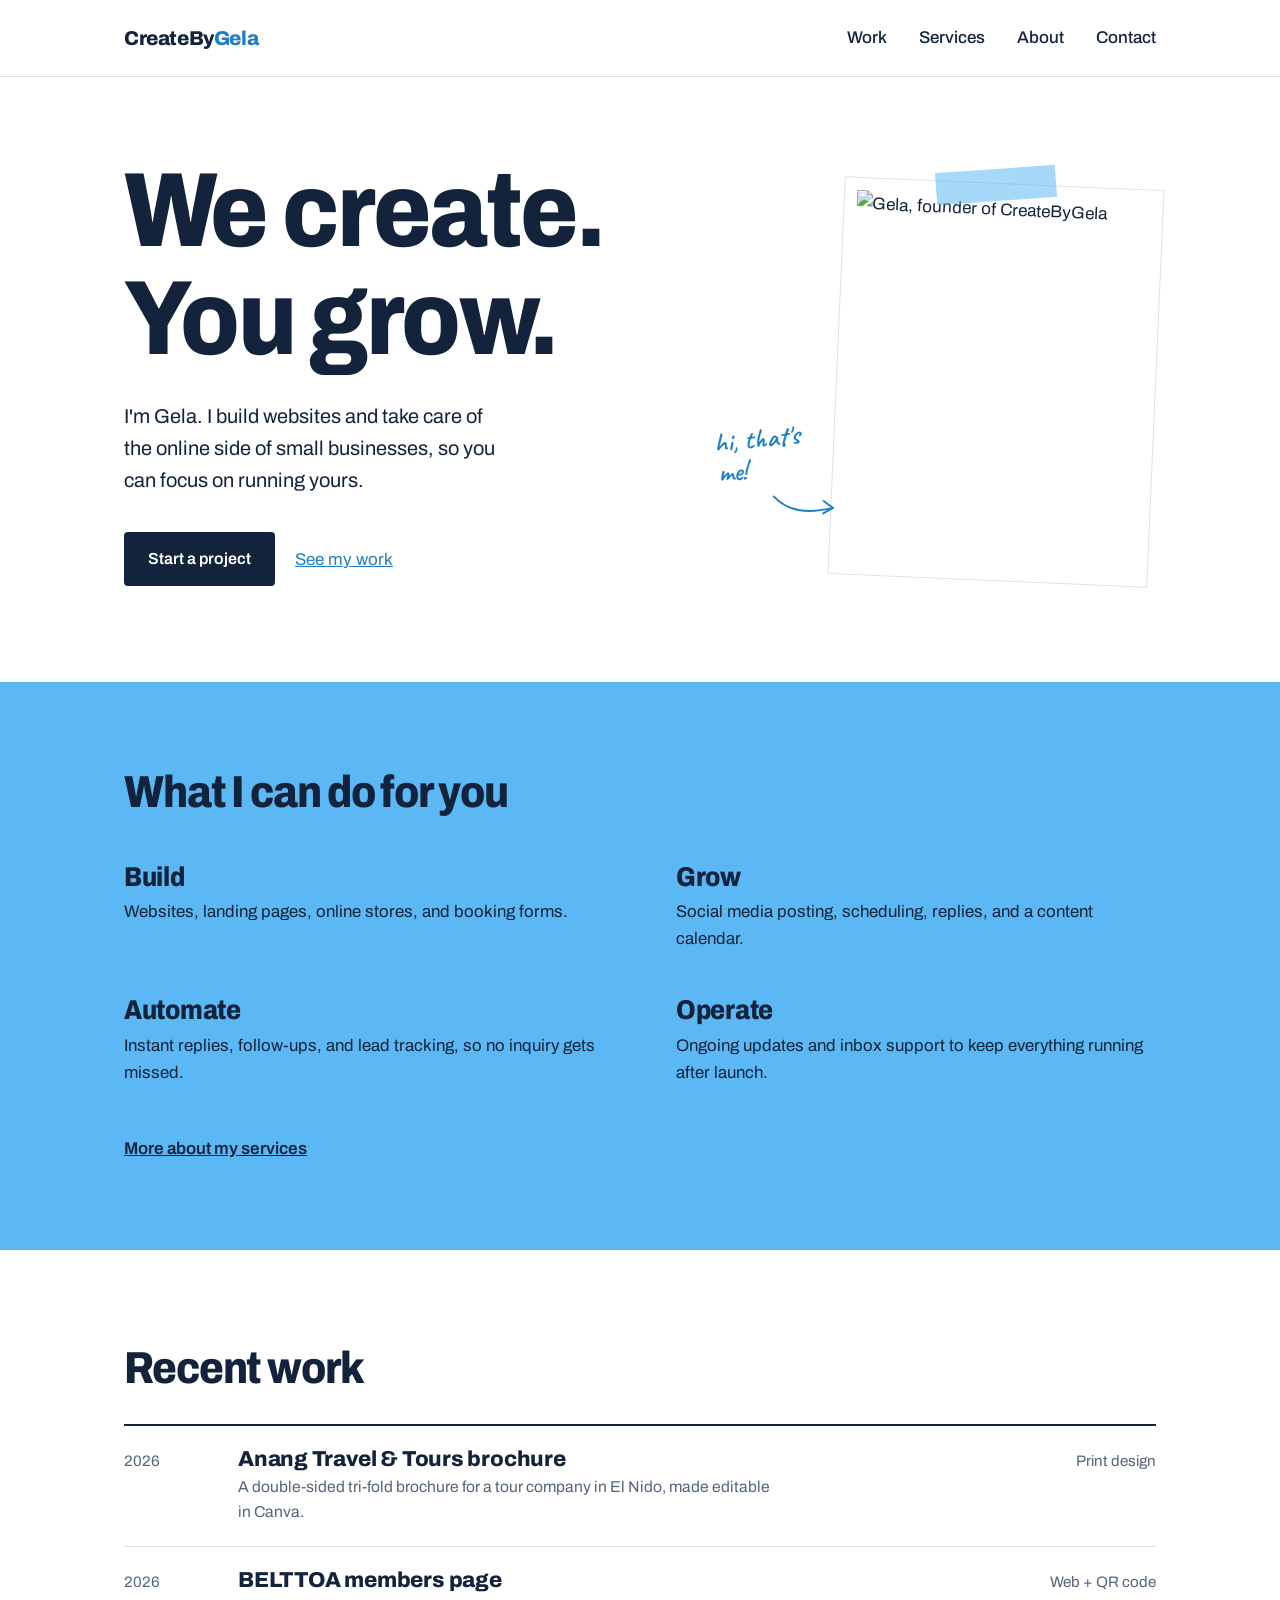
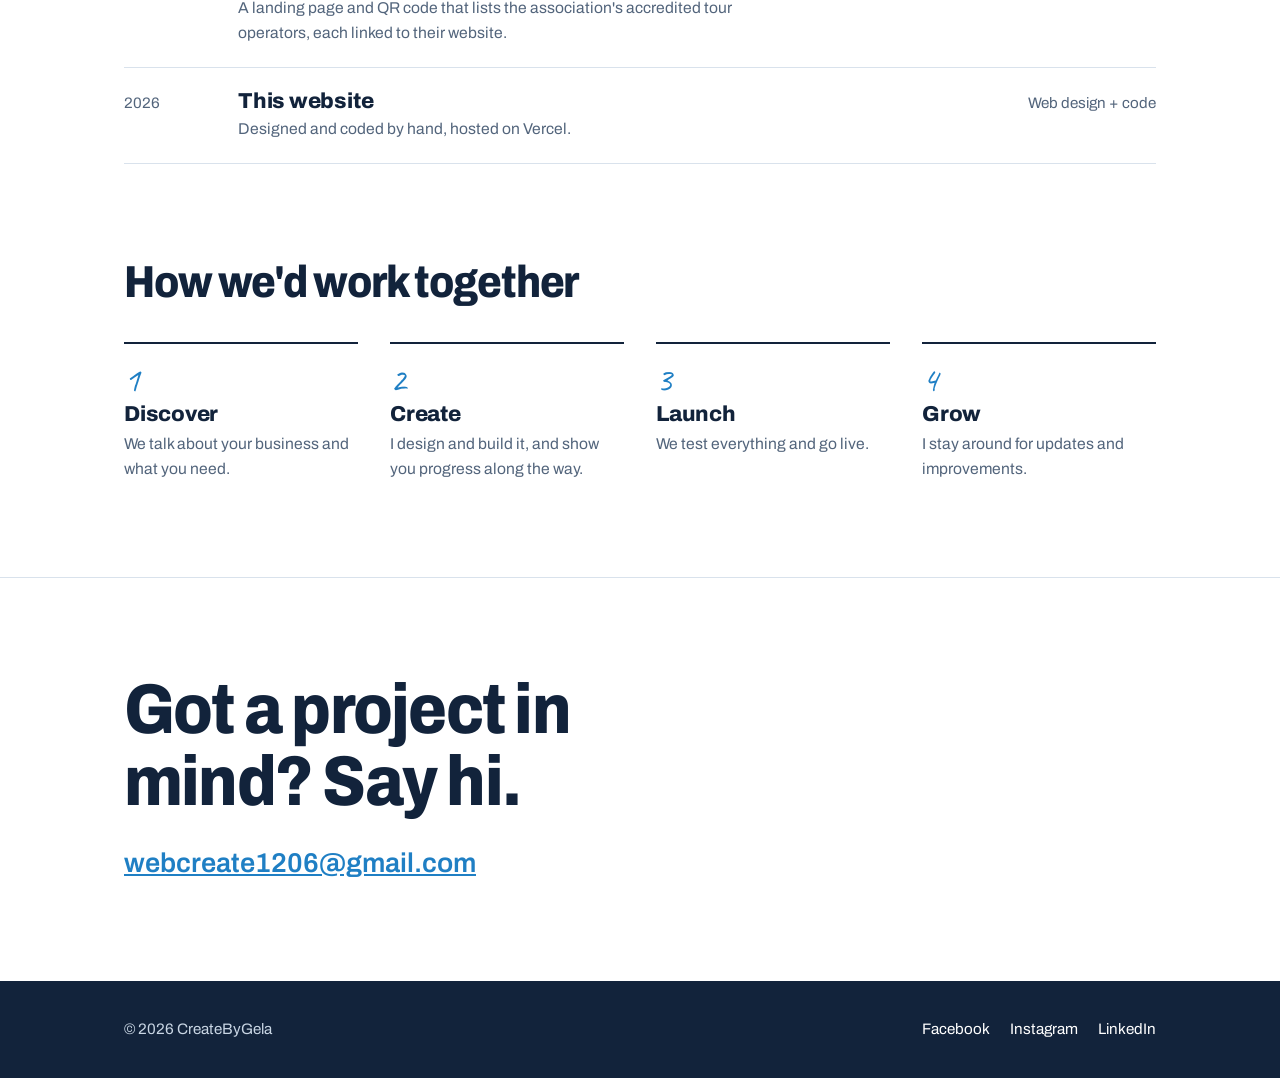
==== index.html @ d4316ad9 "Redesign site in sky blue with real recent work Co-Authored-By: Claude Opus 5.5 <noreply@anthropic.c" ====
<!DOCTYPE html>
<html lang="en">
<head>
<meta charset="UTF-8">
<meta name="viewport" content="width=device-width, initial-scale=1">
<title>CreateByGela — We Create. You Grow.</title>
<meta name="description" content="CreateByGela builds websites, manages social media, and automates the busywork for small businesses.">
<link rel="preconnect" href="https://fonts.googleapis.com"><link rel="preconnect" href="https://fonts.gstatic.com" crossorigin><link href="https://fonts.googleapis.com/css2?family=Archivo:wdth,wght@62..125,400..800&family=Caveat:wght@600&display=swap" rel="stylesheet">
<link rel="stylesheet" href="style.css">
</head>
<body>
<header><div class="wrap"><nav>
  <a class="logo" href="index.html">CreateBy<span>Gela</span></a>
  <button class="burger" aria-label="Open menu" aria-expanded="false" aria-controls="menu"><svg viewBox="0 0 24 24" fill="none" stroke="currentColor" stroke-width="2" stroke-linecap="round"><path d="M4 7h16M4 12h16M4 17h16"/></svg></button>
  <div class="links" id="menu"><a href="portfolio.html">Work</a><a href="services.html">Services</a><a href="about.html">About</a><a href="contact.html">Contact</a></div>
</nav></div></header>
<main>
<div class="wrap hero">
  <div>
    <h1>We create.<br>You grow.</h1>
    <p class="intro">I'm Gela. I build websites and take care of the online side of small businesses, so you can focus on running yours.</p>
    <div class="act"><a class="btn" href="contact.html">Start a project</a><a href="portfolio.html">See my work</a></div>
  </div>
  <div class="photo">
    <span class="tape" aria-hidden="true"></span>
    <div class="frame"><img src="assets/profile.png" alt="Gela, founder of CreateByGela"></div>
    <p class="hand">hi, that's me!<svg viewBox="0 0 80 40" fill="none" stroke="#1F7FC4" stroke-width="2.2" stroke-linecap="round" stroke-linejoin="round" aria-hidden="true"><path d="M4 8c14 18 34 24 66 20"/><path d="M60 19l10 9-12 5"/></svg></p>
  </div>
</div>

<div class="sky"><div class="wrap">
  <h2>What I can do for you</h2>
  <div class="what">
    <div><h3>Build</h3><p>Websites, landing pages, online stores, and booking forms.</p></div>
    <div><h3>Grow</h3><p>Social media posting, scheduling, replies, and a content calendar.</p></div>
    <div><h3>Automate</h3><p>Instant replies, follow-ups, and lead tracking, so no inquiry gets missed.</p></div>
    <div><h3>Operate</h3><p>Ongoing updates and inbox support to keep everything running after launch.</p></div>
  </div>
  <p style="margin-top:48px"><a href="services.html">More about my services</a></p>
</div></div>

<section><div class="wrap">
  <h2 style="margin-bottom:32px">Recent work</h2>
  <ul class="worklist"><li><span class="yr">2026</span><div><h3>Anang Travel &amp; Tours brochure</h3><p>A double-sided tri-fold brochure for a tour company in El Nido, made editable in Canva.</p></div><span class="type">Print design</span></li><li><span class="yr">2026</span><div><h3>BELTTOA members page</h3><p>A landing page and QR code that lists the association's accredited tour operators, each linked to their website.</p></div><span class="type">Web + QR code</span></li><li><span class="yr">2026</span><div><h3>This website</h3><p>Designed and coded by hand, hosted on Vercel.</p></div><span class="type">Web design + code</span></li></ul>
</div></section>

<section><div class="wrap">
  <h2 style="margin-bottom:36px">How we'd work together</h2>
  <ol class="steps">
    <li><span class="n">1</span><h3>Discover</h3><p>We talk about your business and what you need.</p></li>
    <li><span class="n">2</span><h3>Create</h3><p>I design and build it, and show you progress along the way.</p></li>
    <li><span class="n">3</span><h3>Launch</h3><p>We test everything and go live.</p></li>
    <li><span class="n">4</span><h3>Grow</h3><p>I stay around for updates and improvements.</p></li>
  </ol>
</div></section>

<div class="hello"><div class="wrap">
  <h2>Got a project in mind? Say hi.</h2>
  <a class="mail" href="mailto:webcreate1206@gmail.com">webcreate1206@gmail.com</a>
</div></div>
</main>
<footer><div class="wrap">
  <span>© 2026 CreateByGela</span>
  <span><a href="https://www.facebook.com/profile.php?id=61593954279510" target="_blank" rel="noopener">Facebook</a><a href="https://www.instagram.com/_webcreate" target="_blank" rel="noopener">Instagram</a><a href="https://www.linkedin.com/in/angela-reynoso-3a8237406" target="_blank" rel="noopener">LinkedIn</a></span>
</div></footer>
<script src="script.js"></script>
</body>
</html>
---- style.css ----
/* CreateByGela
   Colors: change them here and the whole site follows. */
:root{
  --ink:#12233B;      /* text */
  --soft:#53657C;     /* secondary text */
  --sky:#5BB8F5;      /* the sky blue */
  --sky-deep:#1F7FC4; /* links on white */
  --sky-pale:#DCEFFD; /* tape, light fills */
  --paper:#FFFFFF;
  --rule:#D9E2EC;
  --font:'Archivo','Helvetica Neue',Arial,sans-serif;
  --hand:'Caveat','Segoe Print','Bradley Hand',cursive;
}
*{box-sizing:border-box;margin:0;padding:0}
body{font-family:var(--font);font-size:1.0625rem;line-height:1.6;color:var(--ink);background:var(--paper)}
img{max-width:100%;display:block}
a{color:var(--sky-deep)}
a:hover{color:var(--ink)}
ul,ol{list-style:none}
:focus-visible{outline:3px solid var(--sky);outline-offset:3px}
.wrap{max-width:1080px;margin:0 auto;padding-left:24px;padding-right:24px}
p{max-width:60ch}

h1,h2,h3{font-weight:800;line-height:1.02;letter-spacing:-.025em;font-stretch:88%}
h1{font-size:clamp(3rem,8.5vw,6.6rem)}
h2{font-size:clamp(1.9rem,4vw,2.8rem)}
h3{font-size:1.35rem;letter-spacing:-.01em;font-stretch:100%}
.hand{font-family:var(--hand);font-weight:600;font-size:1.7rem;line-height:1.1;color:var(--sky-deep)}

/* header */
header{border-bottom:1px solid var(--rule)}
nav{display:flex;align-items:center;justify-content:space-between;height:76px}
.logo{font-weight:800;font-size:1.25rem;letter-spacing:-.02em;color:var(--ink);text-decoration:none}
.logo span{color:var(--sky-deep)}
.links{display:flex;gap:32px}
.links a{color:var(--ink);text-decoration:none;font-weight:500}
.links a:hover,.links a[aria-current="page"]{text-decoration:underline;text-decoration-thickness:2px;text-underline-offset:8px;text-decoration-color:var(--sky)}
.burger{display:none;background:none;border:0;cursor:pointer;width:44px;height:44px;color:var(--ink)}
.burger svg{width:26px;height:26px}

/* buttons */
.btn{display:inline-block;background:var(--ink);color:#fff;text-decoration:none;font-weight:600;padding:14px 24px;border:0;border-radius:4px;font-family:inherit;font-size:1rem;cursor:pointer}
.btn:hover{background:var(--sky-deep);color:#fff}

/* home hero */
.hero{display:grid;grid-template-columns:1.25fr .75fr;gap:56px;align-items:center;padding-top:80px;padding-bottom:96px}
.hero .intro{font-size:1.25rem;margin-top:28px;max-width:34ch}
.hero .act{display:flex;flex-wrap:wrap;align-items:center;gap:20px;margin-top:36px}
.photo{position:relative;justify-self:end;width:min(100%,320px);margin-top:20px}
.photo .frame{background:#fff;padding:12px 12px 16px;border:1px solid var(--rule);transform:rotate(2.5deg)}
.photo img{aspect-ratio:4/5;object-fit:cover;object-position:center 15%;width:100%}
.photo .tape{position:absolute;top:-14px;left:50%;width:120px;height:32px;margin-left:-60px;background:var(--sky);opacity:.55;transform:rotate(-4deg);z-index:2}
.photo .hand{position:absolute;left:-118px;bottom:56px;width:120px;transform:rotate(-6deg)}
.photo .hand svg{display:block;width:70px;margin:6px 0 0 50px}

/* page head */
.pagehead{padding-top:72px;padding-bottom:56px}
.pagehead p{font-size:1.25rem;margin-top:20px;color:var(--soft)}

/* sky block */
.sky{background:var(--sky);color:var(--ink);padding:88px 0}
.sky h2{margin-bottom:48px}
.what{display:grid;grid-template-columns:1fr 1fr;gap:44px 72px}
.what h3{font-size:1.7rem;font-stretch:88%;margin-bottom:8px}
.what p{font-size:1.05rem}
.what .inc{margin-top:10px;font-size:.98rem;color:#12233Bcc}
.sky a{color:var(--ink);font-weight:600}

section{padding:96px 0}
section + section{padding-top:0}
.split{display:grid;grid-template-columns:.8fr 1.2fr;gap:56px;align-items:start}

/* work list */
.worklist{border-top:2px solid var(--ink)}
.worklist li{display:grid;grid-template-columns:90px 1fr 200px;gap:24px;padding:22px 0;border-bottom:1px solid var(--rule);align-items:baseline}
.worklist .yr{color:var(--soft);font-size:.95rem}
.worklist h3{margin-bottom:4px}
.worklist p{color:var(--soft);font-size:.98rem}
.worklist .type{text-align:right;color:var(--soft);font-size:.95rem}

/* steps (a real sequence) */
.steps{display:grid;grid-template-columns:repeat(4,1fr);gap:32px}
.steps li{border-top:2px solid var(--ink);padding-top:18px}
.steps .n{font-family:var(--hand);font-size:2.2rem;line-height:1;color:var(--sky-deep);display:block;margin-bottom:6px}
.steps p{color:var(--soft);font-size:.98rem;margin-top:6px}

/* projects (work page) */
.project{display:grid;grid-template-columns:1fr 1fr;gap:56px;align-items:center;padding:56px 0;border-top:1px solid var(--rule)}
.project:first-child{border-top:0;padding-top:0}
.project .cover{aspect-ratio:4/3;display:flex;align-items:flex-end;padding:28px;font-weight:800;font-stretch:88%;font-size:clamp(1.8rem,3.4vw,2.6rem);line-height:1;letter-spacing:-.02em}
.c-sea{background:#0E7C86;color:#fff}
.c-sky{background:var(--sky);color:var(--ink)}
.c-ink{background:var(--ink);color:#fff}
.project .meta{color:var(--soft);font-size:.95rem;margin-bottom:10px}
.project h2{font-size:clamp(1.7rem,3vw,2.2rem);margin-bottom:14px}
.project p+p{margin-top:12px}
.project ul{margin-top:16px}
.project ul li{padding-left:18px;position:relative;margin-bottom:6px}
.project ul li::before{content:"";position:absolute;left:0;top:.7em;width:8px;height:2px;background:var(--sky-deep)}

/* about */
.about-photo{width:100%;max-width:380px}
.about-photo img{aspect-ratio:4/5;object-fit:cover;object-position:center 15%}
.about-photo .hand{margin-top:10px}
.prose p+p{margin-top:16px}
.prose .skills{margin-top:24px;color:var(--soft)}
.prose .skills b{color:var(--ink)}
.jobs li{display:grid;grid-template-columns:140px 1fr;gap:24px;padding:26px 0;border-top:1px solid var(--rule)}
.jobs li:last-child{border-bottom:1px solid var(--rule)}
.jobs .yr{color:var(--soft)}
.jobs .org{color:var(--soft);margin:2px 0 10px}
.jobs ul li{display:block;padding:0 0 0 18px;border:0;position:relative;margin-bottom:4px}
.jobs ul li::before{content:"";position:absolute;left:0;top:.7em;width:8px;height:2px;background:var(--sky-deep)}
.plain li{padding:12px 0;border-bottom:1px solid var(--rule)}
.plain li:first-child{border-top:1px solid var(--rule)}
.beliefs{display:grid;grid-template-columns:repeat(3,1fr);gap:40px}
.beliefs p{color:var(--soft);margin-top:6px}

/* services page */
.svc{padding:48px 0;border-top:1px solid var(--rule);display:grid;grid-template-columns:.7fr 1.3fr;gap:48px}
.svc:first-child{border-top:2px solid var(--ink)}
.svc h2{font-size:clamp(2.2rem,5vw,3.4rem)}
.svc ul{margin-top:16px;columns:2;column-gap:32px}
.svc ul li{padding-left:18px;position:relative;margin-bottom:8px;break-inside:avoid}
.svc ul li::before{content:"";position:absolute;left:0;top:.7em;width:8px;height:2px;background:var(--sky-deep)}

/* contact */
.contact-grid{display:grid;grid-template-columns:.85fr 1.15fr;gap:72px;align-items:start}
.direct li{padding:14px 0;border-bottom:1px solid var(--rule)}
.direct li:first-child{border-top:2px solid var(--ink)}
.direct span{display:block;color:var(--soft);font-size:.92rem}
.direct a{font-weight:600;font-size:1.1rem}
form{display:grid;gap:18px}
label{display:grid;gap:6px;font-weight:600;font-size:.95rem}
input,textarea{width:100%;padding:13px 14px;border:1.5px solid #B9C6D4;border-radius:4px;font:inherit;font-weight:400;color:var(--ink);background:#fff}
input:focus,textarea:focus{outline:0;border-color:var(--sky-deep);box-shadow:0 0 0 3px var(--sky-pale)}
textarea{min-height:150px;resize:vertical}
form .btn{justify-self:start}
#status{min-height:1.4em;color:var(--soft)}

/* closing + footer */
.hello{padding:96px 0;border-top:1px solid var(--rule)}
.hello h2{font-size:clamp(2.2rem,6vw,4.4rem);max-width:14ch}
.hello .mail{display:inline-block;margin-top:24px;font-size:clamp(1.2rem,2.6vw,1.7rem);font-weight:600}
footer{background:var(--ink);color:#C9D6E4;padding:36px 0;font-size:.95rem}
footer .wrap{display:flex;flex-wrap:wrap;justify-content:space-between;gap:16px}
footer a{color:#fff;text-decoration:none;margin-left:20px}
footer a:first-child{margin-left:0}
footer a:hover{color:var(--sky)}

@media(max-width:880px){
  .burger{display:grid;place-items:center}
  .links{display:none;position:absolute;left:0;right:0;top:76px;flex-direction:column;gap:0;background:#fff;border-bottom:1px solid var(--rule);padding:8px 24px 16px;z-index:10}
  .links.open{display:flex}
  .links a{padding:12px 0;border-bottom:1px solid var(--rule)}
  header{position:relative}
  .hero{grid-template-columns:1fr;padding-top:48px;padding-bottom:72px}
  .photo{justify-self:center;width:min(78%,300px)}
  .photo .hand{left:auto;right:-8px;bottom:-56px;width:auto;text-align:right}
  .photo .hand svg{display:none}
  .what,.split,.project,.contact-grid,.svc{grid-template-columns:1fr;gap:28px}
  .steps,.beliefs{grid-template-columns:1fr 1fr}
  .worklist li{grid-template-columns:1fr;gap:4px}
  .worklist .type{text-align:left}
  .jobs li{grid-template-columns:1fr;gap:6px}
  .svc ul{columns:1}
  section,.hello{padding:72px 0}
  .sky{padding:64px 0}
}
@media(max-width:520px){.steps,.beliefs{grid-template-columns:1fr}footer .wrap{flex-direction:column}}
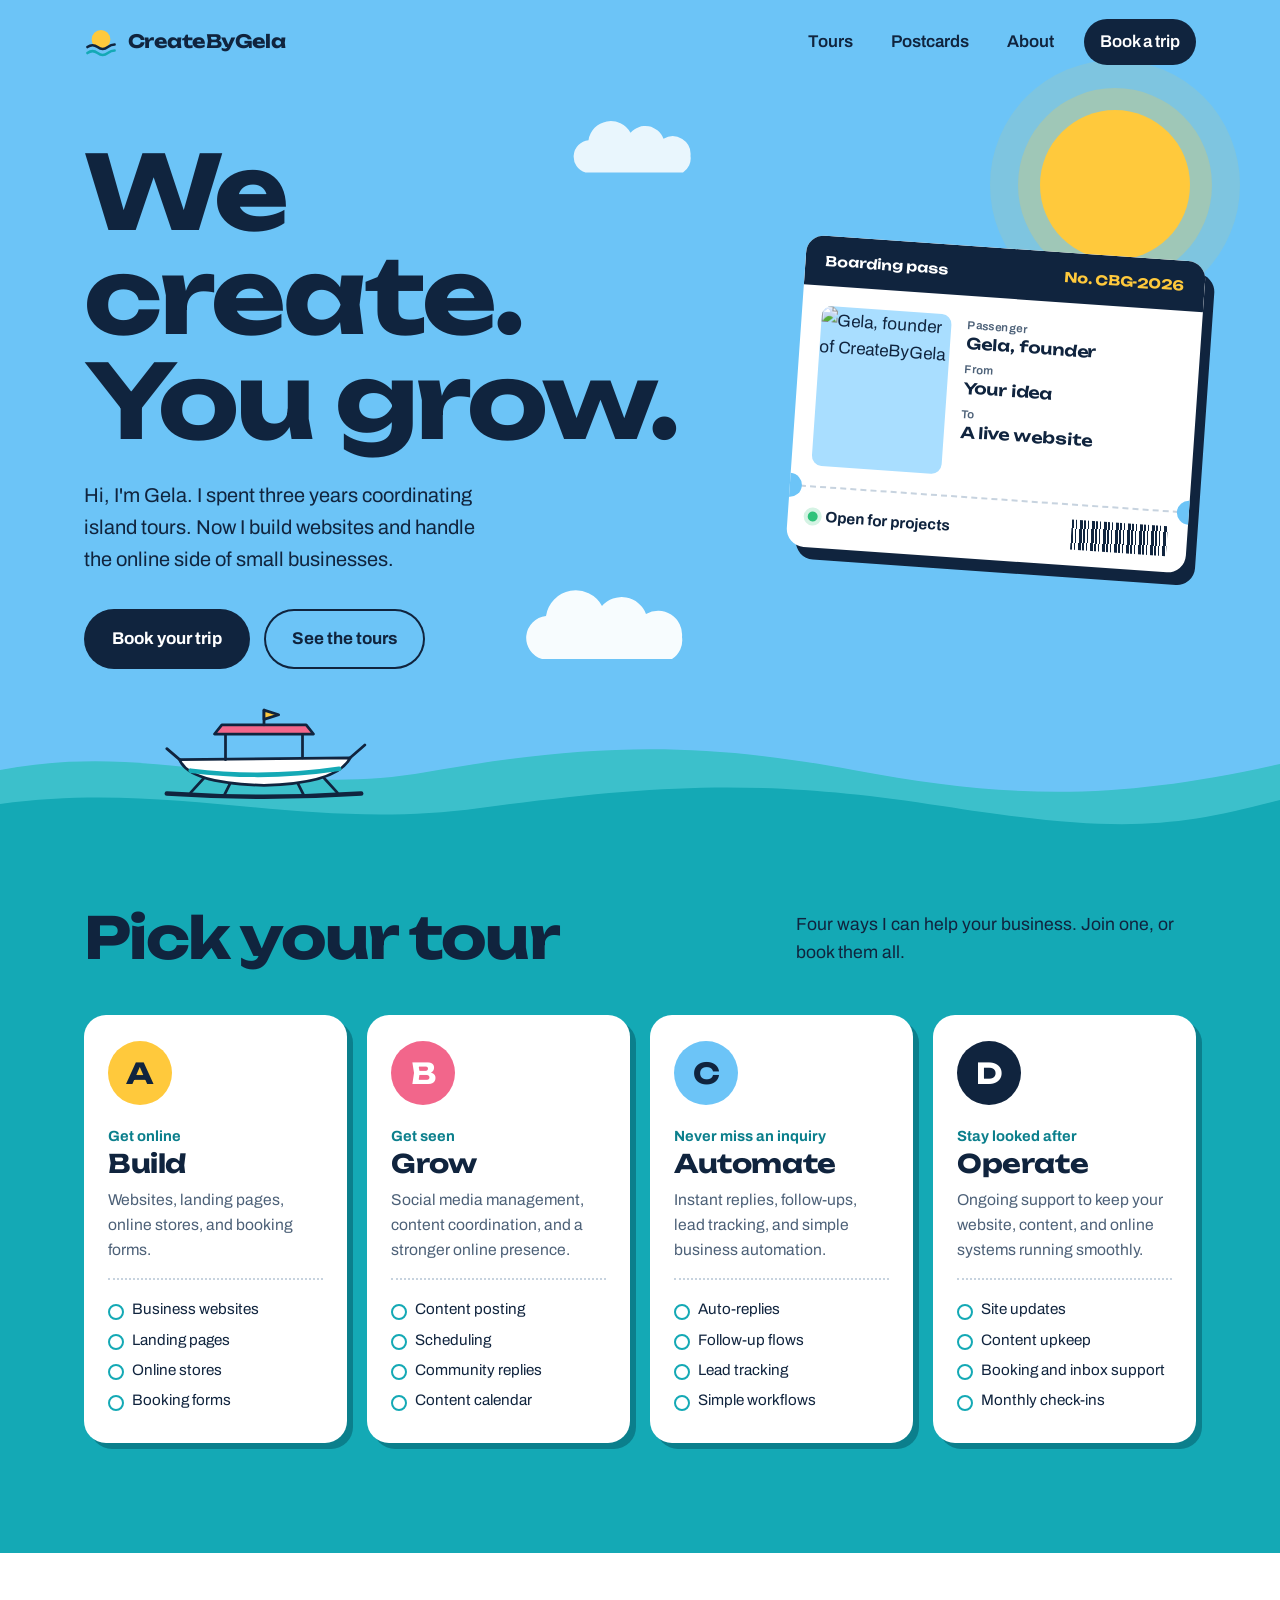
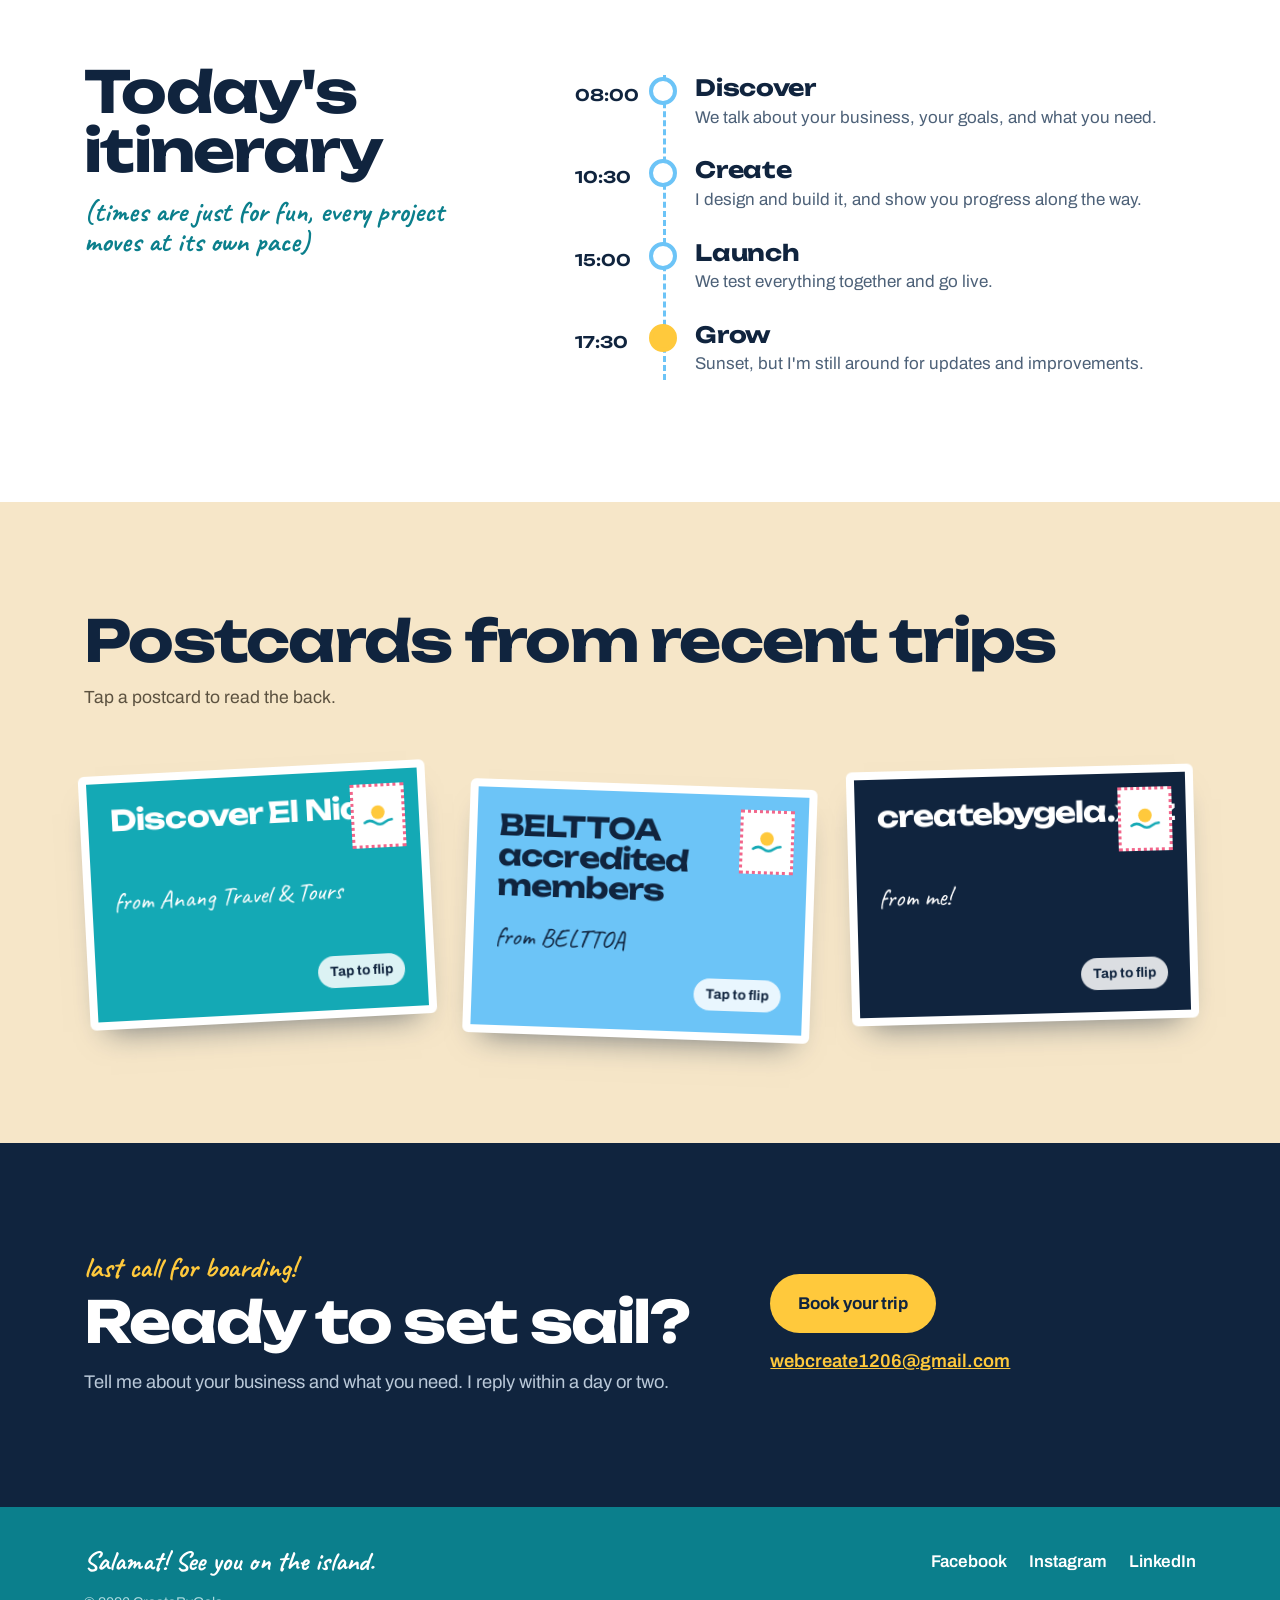
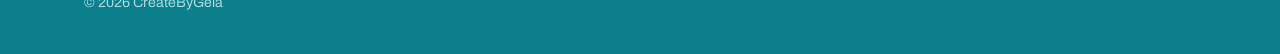
==== commit 31620c97: "Island-hopping redesign: boarding pass hero, tours, itinerary, postcards Co-Authored-By: Claude Opus" ====
--- a/index.html
+++ b/index.html
@@ -5,63 +5,96 @@
 <meta name="viewport" content="width=device-width, initial-scale=1">
 <title>CreateByGela — We Create. You Grow.</title>
 <meta name="description" content="CreateByGela builds websites, manages social media, and automates the busywork for small businesses.">
-<link rel="preconnect" href="https://fonts.googleapis.com"><link rel="preconnect" href="https://fonts.gstatic.com" crossorigin><link href="https://fonts.googleapis.com/css2?family=Archivo:wdth,wght@62..125,400..800&family=Caveat:wght@600&display=swap" rel="stylesheet">
+<meta name="theme-color" content="#6CC4F7">
+<link rel="preconnect" href="https://fonts.googleapis.com"><link rel="preconnect" href="https://fonts.gstatic.com" crossorigin><link href="https://fonts.googleapis.com/css2?family=Archivo:wght@400;500;600;700&family=Caveat:wght@700&family=Unbounded:wght@600;700&display=swap" rel="stylesheet">
 <link rel="stylesheet" href="style.css">
 </head>
 <body>
 <header><div class="wrap"><nav>
-  <a class="logo" href="index.html">CreateBy<span>Gela</span></a>
-  <button class="burger" aria-label="Open menu" aria-expanded="false" aria-controls="menu"><svg viewBox="0 0 24 24" fill="none" stroke="currentColor" stroke-width="2" stroke-linecap="round"><path d="M4 7h16M4 12h16M4 17h16"/></svg></button>
-  <div class="links" id="menu"><a href="portfolio.html">Work</a><a href="services.html">Services</a><a href="about.html">About</a><a href="contact.html">Contact</a></div>
+  <a class="logo" href="index.html"><svg viewBox="0 0 40 40" aria-hidden="true"><circle cx="20" cy="17" r="11" fill="#FFC93C"/><path d="M4 26c4-3 8-3 12 0s8 3 12 0 8-3 8-3" fill="none" stroke="#10243E" stroke-width="3" stroke-linecap="round"/><path d="M4 33c4-3 8-3 12 0s8 3 12 0 8-3 8-3" fill="none" stroke="#14A9B5" stroke-width="3" stroke-linecap="round"/></svg>CreateByGela</a>
+  <button class="burger" aria-label="Open menu" aria-expanded="false" aria-controls="menu"><svg viewBox="0 0 24 24" fill="none" stroke="currentColor" stroke-width="2.4" stroke-linecap="round"><path d="M4 7h16M4 12h16M4 17h16"/></svg></button>
+  <div class="links" id="menu"><a href="services.html">Tours</a><a href="portfolio.html">Postcards</a><a href="about.html">About</a><a class="book" href="contact.html">Book a trip</a></div>
 </nav></div></header>
 <main>
-<div class="wrap hero">
-  <div>
-    <h1>We create.<br>You grow.</h1>
-    <p class="intro">I'm Gela. I build websites and take care of the online side of small businesses, so you can focus on running yours.</p>
-    <div class="act"><a class="btn" href="contact.html">Start a project</a><a href="portfolio.html">See my work</a></div>
+<section class="hero">
+  <span class="sunball" aria-hidden="true"></span><svg class="cloud c1" viewBox="0 0 200 80" aria-hidden="true"><path d="M30 70a22 22 0 0 1 4-43 30 30 0 0 1 56-10 26 26 0 0 1 44 8 24 24 0 0 1 36 23 22 22 0 0 1-10 22z"/></svg><svg class="cloud c2" viewBox="0 0 200 80" aria-hidden="true"><path d="M30 70a22 22 0 0 1 4-43 30 30 0 0 1 56-10 26 26 0 0 1 44 8 24 24 0 0 1 36 23 22 22 0 0 1-10 22z"/></svg><svg class="cloud c3" viewBox="0 0 200 80" aria-hidden="true"><path d="M30 70a22 22 0 0 1 4-43 30 30 0 0 1 56-10 26 26 0 0 1 44 8 24 24 0 0 1 36 23 22 22 0 0 1-10 22z"/></svg>
+  <div class="wrap hero-grid">
+    <div>
+      <h1>We create.<br>You grow.</h1>
+      <p class="intro">Hi, I'm Gela. I spent three years coordinating island tours. Now I build websites and handle the online side of small businesses.</p>
+      <div class="act"><a class="btn" href="contact.html">Book your trip</a><a class="btn line" href="services.html">See the tours</a></div>
+    </div>
+    <div class="ticket">
+      <div class="top"><span>Boarding pass</span><b>No. CBG-2026</b></div>
+      <div class="body">
+        <img src="assets/profile.png" alt="Gela, founder of CreateByGela" fetchpriority="high">
+        <dl><div><dt>Passenger</dt><dd>Gela, founder</dd></div><div><dt>From</dt><dd>Your idea</dd></div><div><dt>To</dt><dd>A live website</dd></div></dl>
+      </div>
+      <div class="stub"><span class="status"><i></i>Open for projects</span><span class="barcode" aria-hidden="true"></span></div>
+    </div>
   </div>
-  <div class="photo">
-    <span class="tape" aria-hidden="true"></span>
-    <div class="frame"><img src="assets/profile.png" alt="Gela, founder of CreateByGela"></div>
-    <p class="hand">hi, that's me!<svg viewBox="0 0 80 40" fill="none" stroke="#1F7FC4" stroke-width="2.2" stroke-linecap="round" stroke-linejoin="round" aria-hidden="true"><path d="M4 8c14 18 34 24 66 20"/><path d="M60 19l10 9-12 5"/></svg></p>
-  </div>
-</div>
+  <div class="sea" aria-hidden="true"><svg viewBox="0 0 1440 170" preserveAspectRatio="none">
+  <path d="M0 70 C 180 40 300 100 480 72 S 780 40 960 70 S 1260 100 1440 64 V170 H0Z" fill="#3CC0CB"/>
+  <path d="M0 104 C 200 80 340 132 540 108 S 860 78 1060 106 S 1320 128 1440 100 V170 H0Z" fill="#14A9B5"/>
+</svg></div><svg class="bangka" viewBox="0 0 240 120" aria-hidden="true">
+  <g stroke="#10243E" stroke-width="3" stroke-linecap="round" stroke-linejoin="round">
+    <path d="M60 78 L40 100 M180 78 L200 100 M88 80 L76 104 M152 80 L164 104" fill="none"/>
+    <path d="M14 101 Q120 108 226 101" fill="none" stroke-width="5"/>
+    <path d="M28 64 Q38 90 120 92 Q200 90 214 62 Z" fill="#fff"/>
+    <path d="M40 76 Q120 86 202 74" fill="none" stroke="#14A9B5" stroke-width="5"/>
+    <path d="M28 64 L14 52 M214 62 L230 48" fill="none"/>
+    <path d="M78 64 V36 M162 62 V36" fill="none"/>
+    <path d="M66 36 H174 L166 26 H74 Z" fill="#F2668B"/>
+    <path d="M120 26 V10" fill="none"/>
+    <path d="M120 10 L136 15 L120 20 Z" fill="#FFC93C"/>
+  </g>
+</svg>
+</section>
 
-<div class="sky"><div class="wrap">
-  <h2>What I can do for you</h2>
-  <div class="what">
-    <div><h3>Build</h3><p>Websites, landing pages, online stores, and booking forms.</p></div>
-    <div><h3>Grow</h3><p>Social media posting, scheduling, replies, and a content calendar.</p></div>
-    <div><h3>Automate</h3><p>Instant replies, follow-ups, and lead tracking, so no inquiry gets missed.</p></div>
-    <div><h3>Operate</h3><p>Ongoing updates and inbox support to keep everything running after launch.</p></div>
-  </div>
-  <p style="margin-top:48px"><a href="services.html">More about my services</a></p>
-</div></div>
-
-<section><div class="wrap">
-  <h2 style="margin-bottom:32px">Recent work</h2>
-  <ul class="worklist"><li><span class="yr">2026</span><div><h3>Anang Travel &amp; Tours brochure</h3><p>A double-sided tri-fold brochure for a tour company in El Nido, made editable in Canva.</p></div><span class="type">Print design</span></li><li><span class="yr">2026</span><div><h3>BELTTOA members page</h3><p>A landing page and QR code that lists the association's accredited tour operators, each linked to their website.</p></div><span class="type">Web + QR code</span></li><li><span class="yr">2026</span><div><h3>This website</h3><p>Designed and coded by hand, hosted on Vercel.</p></div><span class="type">Web design + code</span></li></ul>
+<section class="tours"><div class="wrap">
+  <div class="head"><h2>Pick your tour</h2><p>Four ways I can help your business. Join one, or book them all.</p></div>
+  <div class="board"><article class="tour"><span class="letter" aria-label="Tour A">A</span><p class="kicker">Get online</p><h3>Build</h3><p>Websites, landing pages, online stores, and booking forms.</p><ul><li>Business websites</li><li>Landing pages</li><li>Online stores</li><li>Booking forms</li></ul></article><article class="tour"><span class="letter" aria-label="Tour B">B</span><p class="kicker">Get seen</p><h3>Grow</h3><p>Social media management, content coordination, and a stronger online presence.</p><ul><li>Content posting</li><li>Scheduling</li><li>Community replies</li><li>Content calendar</li></ul></article><article class="tour"><span class="letter" aria-label="Tour C">C</span><p class="kicker">Never miss an inquiry</p><h3>Automate</h3><p>Instant replies, follow-ups, lead tracking, and simple business automation.</p><ul><li>Auto-replies</li><li>Follow-up flows</li><li>Lead tracking</li><li>Simple workflows</li></ul></article><article class="tour"><span class="letter" aria-label="Tour D">D</span><p class="kicker">Stay looked after</p><h3>Operate</h3><p>Ongoing support to keep your website, content, and online systems running smoothly.</p><ul><li>Site updates</li><li>Content upkeep</li><li>Booking and inbox support</li><li>Monthly check-ins</li></ul></article></div>
 </div></section>
 
-<section><div class="wrap">
-  <h2 style="margin-bottom:36px">How we'd work together</h2>
-  <ol class="steps">
-    <li><span class="n">1</span><h3>Discover</h3><p>We talk about your business and what you need.</p></li>
-    <li><span class="n">2</span><h3>Create</h3><p>I design and build it, and show you progress along the way.</p></li>
-    <li><span class="n">3</span><h3>Launch</h3><p>We test everything and go live.</p></li>
-    <li><span class="n">4</span><h3>Grow</h3><p>I stay around for updates and improvements.</p></li>
+<section class="itin"><div class="wrap itin-grid">
+  <div><h2>Today's itinerary</h2><span class="hand">(times are just for fun, every project moves at its own pace)</span></div>
+  <ol class="stops">
+    <li><time>08:00</time><span class="dot"></span><div><h3>Discover</h3><p>We talk about your business, your goals, and what you need.</p></div></li>
+    <li><time>10:30</time><span class="dot"></span><div><h3>Create</h3><p>I design and build it, and show you progress along the way.</p></div></li>
+    <li><time>15:00</time><span class="dot"></span><div><h3>Launch</h3><p>We test everything together and go live.</p></div></li>
+    <li><time>17:30</time><span class="dot"></span><div><h3>Grow</h3><p>Sunset, but I'm still around for updates and improvements.</p></div></li>
   </ol>
 </div></section>
 
-<div class="hello"><div class="wrap">
-  <h2>Got a project in mind? Say hi.</h2>
-  <a class="mail" href="mailto:webcreate1206@gmail.com">webcreate1206@gmail.com</a>
-</div></div>
+<section class="cards"><div class="wrap">
+  <div class="head"><h2>Postcards from recent trips</h2><p>Tap a postcard to read the back.</p></div>
+  <div class="deck"><button class="pc" type="button" aria-pressed="false" aria-label="Anang Travel &amp; Tours brochure. Flip postcard for details">
+  <span class="inner">
+    <span class="face front f1"><span class="stamp" aria-hidden="true"><svg viewBox="0 0 40 40"><circle cx="20" cy="16" r="8" fill="#FFC93C"/><path d="M4 28c4-3 8-3 12 0s8 3 12 0 8-3 8-3" fill="none" stroke="#14A9B5" stroke-width="3" stroke-linecap="round"/></svg></span><strong>Discover El Nido</strong><span class="from">from Anang Travel &amp; Tours</span><span class="tap">Tap to flip</span></span>
+    <span class="face back"><span class="msg"><h3>Anang Travel &amp; Tours brochure</h3><p>A six-panel tri-fold for an El Nido tour company, editable in Canva and ready to print.</p></span><span class="addr"><span>Print design</span><span>2026</span><span>CreateByGela</span></span></span>
+  </span>
+</button><button class="pc" type="button" aria-pressed="false" aria-label="BELTTOA members page. Flip postcard for details">
+  <span class="inner">
+    <span class="face front f2"><span class="stamp" aria-hidden="true"><svg viewBox="0 0 40 40"><circle cx="20" cy="16" r="8" fill="#FFC93C"/><path d="M4 28c4-3 8-3 12 0s8 3 12 0 8-3 8-3" fill="none" stroke="#14A9B5" stroke-width="3" stroke-linecap="round"/></svg></span><strong>BELTTOA accredited members</strong><span class="from">from BELTTOA</span><span class="tap">Tap to flip</span></span>
+    <span class="face back"><span class="msg"><h3>BELTTOA members page</h3><p>One QR scan opens a page listing the accredited tour operators, each linked to their own site.</p></span><span class="addr"><span>Web + QR code</span><span>2026</span><span>CreateByGela</span></span></span>
+  </span>
+</button><button class="pc" type="button" aria-pressed="false" aria-label="This website. Flip postcard for details">
+  <span class="inner">
+    <span class="face front f3"><span class="stamp" aria-hidden="true"><svg viewBox="0 0 40 40"><circle cx="20" cy="16" r="8" fill="#FFC93C"/><path d="M4 28c4-3 8-3 12 0s8 3 12 0 8-3 8-3" fill="none" stroke="#14A9B5" stroke-width="3" stroke-linecap="round"/></svg></span><strong>createbygela.xyz</strong><span class="from">from me!</span><span class="tap">Tap to flip</span></span>
+    <span class="face back"><span class="msg"><h3>This website</h3><p>Designed and coded by hand in HTML, CSS, and JavaScript, then hosted on Vercel.</p></span><span class="addr"><span>Web design + code</span><span>2026</span><span>CreateByGela</span></span></span>
+  </span>
+</button></div>
+</div></section>
+
+<section class="board-cta"><div class="wrap">
+  <div><span class="hand">last call for boarding!</span><h2>Ready to set sail?</h2><p>Tell me about your business and what you need. I reply within a day or two.</p></div>
+  <div class="side"><a class="btn sun" href="contact.html">Book your trip</a><a class="mail" href="mailto:webcreate1206@gmail.com">webcreate1206@gmail.com</a></div>
+</div></section>
 </main>
 <footer><div class="wrap">
-  <span>© 2026 CreateByGela</span>
+  <span class="hand">Salamat! See you on the island.</span>
   <span><a href="https://www.facebook.com/profile.php?id=61593954279510" target="_blank" rel="noopener">Facebook</a><a href="https://www.instagram.com/_webcreate" target="_blank" rel="noopener">Instagram</a><a href="https://www.linkedin.com/in/angela-reynoso-3a8237406" target="_blank" rel="noopener">LinkedIn</a></span>
+  <small style="flex-basis:100%;opacity:.8">© 2026 CreateByGela</small>
 </div></footer>
 <script src="script.js"></script>
 </body>
--- a/style.css
+++ b/style.css
@@ -1,170 +1,279 @@
-/* CreateByGela
-   Colors: change them here and the whole site follows. */
+/* CreateByGela: island-hopping edition
+   All colors live here. */
 :root{
-  --ink:#12233B;      /* text */
-  --soft:#53657C;     /* secondary text */
-  --sky:#5BB8F5;      /* the sky blue */
-  --sky-deep:#1F7FC4; /* links on white */
-  --sky-pale:#DCEFFD; /* tape, light fills */
-  --paper:#FFFFFF;
-  --rule:#D9E2EC;
-  --font:'Archivo','Helvetica Neue',Arial,sans-serif;
+  --sky:#6CC4F7;
+  --sky-hi:#A9DEFF;
+  --sea:#14A9B5;
+  --sea-deep:#0B7F8C;
+  --sand:#F6E6C8;
+  --sun:#FFC93C;
+  --pink:#F2668B;
+  --ink:#10243E;
+  --soft:#4D6178;
+  --white:#FFFFFF;
+  --display:'Unbounded','Arial Black',system-ui,sans-serif;
+  --body:'Archivo','Helvetica Neue',Arial,sans-serif;
   --hand:'Caveat','Segoe Print','Bradley Hand',cursive;
 }
 *{box-sizing:border-box;margin:0;padding:0}
-body{font-family:var(--font);font-size:1.0625rem;line-height:1.6;color:var(--ink);background:var(--paper)}
+html{scroll-behavior:smooth}
+body{font-family:var(--body);font-size:1.0625rem;line-height:1.6;color:var(--ink);background:var(--white);overflow-x:hidden}
 img{max-width:100%;display:block}
-a{color:var(--sky-deep)}
-a:hover{color:var(--ink)}
+a{color:inherit}
 ul,ol{list-style:none}
-:focus-visible{outline:3px solid var(--sky);outline-offset:3px}
-.wrap{max-width:1080px;margin:0 auto;padding-left:24px;padding-right:24px}
+button{font:inherit;color:inherit}
+:focus-visible{outline:3px solid var(--ink);outline-offset:3px}
+.wrap{max-width:1160px;margin:0 auto;padding-left:24px;padding-right:24px}
 p{max-width:60ch}
 
-h1,h2,h3{font-weight:800;line-height:1.02;letter-spacing:-.025em;font-stretch:88%}
-h1{font-size:clamp(3rem,8.5vw,6.6rem)}
-h2{font-size:clamp(1.9rem,4vw,2.8rem)}
-h3{font-size:1.35rem;letter-spacing:-.01em;font-stretch:100%}
-.hand{font-family:var(--hand);font-weight:600;font-size:1.7rem;line-height:1.1;color:var(--sky-deep)}
-
-/* header */
-header{border-bottom:1px solid var(--rule)}
-nav{display:flex;align-items:center;justify-content:space-between;height:76px}
-.logo{font-weight:800;font-size:1.25rem;letter-spacing:-.02em;color:var(--ink);text-decoration:none}
-.logo span{color:var(--sky-deep)}
-.links{display:flex;gap:32px}
-.links a{color:var(--ink);text-decoration:none;font-weight:500}
-.links a:hover,.links a[aria-current="page"]{text-decoration:underline;text-decoration-thickness:2px;text-underline-offset:8px;text-decoration-color:var(--sky)}
-.burger{display:none;background:none;border:0;cursor:pointer;width:44px;height:44px;color:var(--ink)}
-.burger svg{width:26px;height:26px}
-
-/* buttons */
-.btn{display:inline-block;background:var(--ink);color:#fff;text-decoration:none;font-weight:600;padding:14px 24px;border:0;border-radius:4px;font-family:inherit;font-size:1rem;cursor:pointer}
-.btn:hover{background:var(--sky-deep);color:#fff}
-
-/* home hero */
-.hero{display:grid;grid-template-columns:1.25fr .75fr;gap:56px;align-items:center;padding-top:80px;padding-bottom:96px}
-.hero .intro{font-size:1.25rem;margin-top:28px;max-width:34ch}
-.hero .act{display:flex;flex-wrap:wrap;align-items:center;gap:20px;margin-top:36px}
-.photo{position:relative;justify-self:end;width:min(100%,320px);margin-top:20px}
-.photo .frame{background:#fff;padding:12px 12px 16px;border:1px solid var(--rule);transform:rotate(2.5deg)}
-.photo img{aspect-ratio:4/5;object-fit:cover;object-position:center 15%;width:100%}
-.photo .tape{position:absolute;top:-14px;left:50%;width:120px;height:32px;margin-left:-60px;background:var(--sky);opacity:.55;transform:rotate(-4deg);z-index:2}
-.photo .hand{position:absolute;left:-118px;bottom:56px;width:120px;transform:rotate(-6deg)}
-.photo .hand svg{display:block;width:70px;margin:6px 0 0 50px}
-
-/* page head */
-.pagehead{padding-top:72px;padding-bottom:56px}
-.pagehead p{font-size:1.25rem;margin-top:20px;color:var(--soft)}
-
-/* sky block */
-.sky{background:var(--sky);color:var(--ink);padding:88px 0}
-.sky h2{margin-bottom:48px}
-.what{display:grid;grid-template-columns:1fr 1fr;gap:44px 72px}
-.what h3{font-size:1.7rem;font-stretch:88%;margin-bottom:8px}
-.what p{font-size:1.05rem}
-.what .inc{margin-top:10px;font-size:.98rem;color:#12233Bcc}
-.sky a{color:var(--ink);font-weight:600}
-
-section{padding:96px 0}
-section + section{padding-top:0}
-.split{display:grid;grid-template-columns:.8fr 1.2fr;gap:56px;align-items:start}
-
-/* work list */
-.worklist{border-top:2px solid var(--ink)}
-.worklist li{display:grid;grid-template-columns:90px 1fr 200px;gap:24px;padding:22px 0;border-bottom:1px solid var(--rule);align-items:baseline}
-.worklist .yr{color:var(--soft);font-size:.95rem}
-.worklist h3{margin-bottom:4px}
-.worklist p{color:var(--soft);font-size:.98rem}
-.worklist .type{text-align:right;color:var(--soft);font-size:.95rem}
-
-/* steps (a real sequence) */
-.steps{display:grid;grid-template-columns:repeat(4,1fr);gap:32px}
-.steps li{border-top:2px solid var(--ink);padding-top:18px}
-.steps .n{font-family:var(--hand);font-size:2.2rem;line-height:1;color:var(--sky-deep);display:block;margin-bottom:6px}
-.steps p{color:var(--soft);font-size:.98rem;margin-top:6px}
-
-/* projects (work page) */
-.project{display:grid;grid-template-columns:1fr 1fr;gap:56px;align-items:center;padding:56px 0;border-top:1px solid var(--rule)}
-.project:first-child{border-top:0;padding-top:0}
-.project .cover{aspect-ratio:4/3;display:flex;align-items:flex-end;padding:28px;font-weight:800;font-stretch:88%;font-size:clamp(1.8rem,3.4vw,2.6rem);line-height:1;letter-spacing:-.02em}
-.c-sea{background:#0E7C86;color:#fff}
-.c-sky{background:var(--sky);color:var(--ink)}
-.c-ink{background:var(--ink);color:#fff}
-.project .meta{color:var(--soft);font-size:.95rem;margin-bottom:10px}
-.project h2{font-size:clamp(1.7rem,3vw,2.2rem);margin-bottom:14px}
-.project p+p{margin-top:12px}
-.project ul{margin-top:16px}
-.project ul li{padding-left:18px;position:relative;margin-bottom:6px}
-.project ul li::before{content:"";position:absolute;left:0;top:.7em;width:8px;height:2px;background:var(--sky-deep)}
+h1,h2,h3{font-family:var(--display);font-weight:700;line-height:1.02;letter-spacing:-.03em}
+h1{font-size:clamp(2.9rem,8vw,6.8rem)}
+h2{font-size:clamp(2rem,4.6vw,3.6rem)}
+h3{font-size:1.35rem;letter-spacing:-.015em}
+.hand{font-family:var(--hand);font-weight:700;font-size:1.8rem;line-height:1.05}
+
+/* ---------- nav ---------- */
+header{position:absolute;top:0;left:0;right:0;z-index:20}
+header.solid{position:relative;background:var(--sky)}
+nav{display:flex;align-items:center;justify-content:space-between;height:84px}
+.logo{display:flex;align-items:center;gap:10px;font-family:var(--display);font-weight:700;font-size:1.15rem;letter-spacing:-.03em;text-decoration:none}
+.logo svg{width:34px;height:34px}
+.links{display:flex;align-items:center;gap:6px}
+.links a{text-decoration:none;font-weight:600;padding:9px 16px;border-radius:999px;white-space:nowrap}
+.links a:hover{background:rgba(255,255,255,.45)}
+.links a[aria-current="page"]{background:var(--white)}
+.links a.book{background:var(--ink);color:var(--white);margin-left:8px}
+.links a.book:hover{background:var(--pink)}
+.burger{display:none;width:46px;height:46px;border:0;border-radius:50%;background:var(--white);cursor:pointer}
+.burger svg{width:24px;height:24px}
+
+/* ---------- buttons ---------- */
+.btn{display:inline-flex;align-items:center;gap:10px;padding:16px 28px;border-radius:999px;background:var(--ink);color:var(--white);font-weight:700;text-decoration:none;border:0;cursor:pointer;transition:transform .15s,background .15s}
+.btn:hover{background:var(--pink);transform:rotate(-2deg)}
+.btn.sun{background:var(--sun);color:var(--ink)}
+.btn.sun:hover{background:var(--white)}
+.btn.line{background:transparent;color:var(--ink);box-shadow:inset 0 0 0 2px var(--ink)}
+.btn.line:hover{background:var(--white)}
+
+/* ---------- hero: sky + sea ---------- */
+.hero{position:relative;background:var(--sky);padding-top:84px;overflow:hidden}
+.sunball{position:absolute;width:150px;height:150px;border-radius:50%;background:var(--sun);right:7%;top:110px;box-shadow:0 0 0 22px rgba(255,201,60,.25),0 0 0 50px rgba(255,201,60,.12)}
+.cloud{position:absolute;fill:var(--white)}
+.cloud.c1{width:200px;left:40%;bottom:200px;opacity:.95}
+.cloud.c2{width:150px;left:44%;top:120px;opacity:.85}
+.cloud.c3{width:120px;right:24%;top:330px;opacity:.7}
+.hero-grid{position:relative;z-index:2;display:grid;grid-template-columns:1.15fr .85fr;gap:40px;align-items:center;padding-top:56px;padding-bottom:200px}
+.hero h1 .l2{display:block;color:var(--white);-webkit-text-stroke:2px var(--ink);paint-order:stroke fill}
+.hero .intro{font-size:1.25rem;margin-top:26px;max-width:36ch}
+.hero .act{display:flex;flex-wrap:wrap;gap:14px;margin-top:34px}
+.hero .note{position:absolute;left:0;bottom:120px;transform:rotate(-4deg)}
+
+/* ticket */
+.ticket{position:relative;z-index:3;justify-self:end;width:min(100%,400px);background:var(--white);border-radius:18px;transform:rotate(4deg);box-shadow:10px 12px 0 var(--ink);display:grid;grid-template-columns:1fr;overflow:hidden}
+.ticket .top{display:flex;justify-content:space-between;align-items:center;padding:14px 20px;background:var(--ink);color:var(--white);font-family:var(--display);font-size:.85rem;font-weight:600}
+.ticket .top b{color:var(--sun)}
+.ticket .body{display:grid;grid-template-columns:130px 1fr;gap:16px;padding:20px}
+.ticket img{width:130px;height:160px;object-fit:cover;object-position:center 15%;border-radius:10px;background:var(--sky-hi)}
+.ticket dl{display:grid;gap:8px;align-content:start}
+.ticket dt{font-size:.72rem;color:var(--soft);font-weight:600;letter-spacing:.04em}
+.ticket dd{font-family:var(--display);font-weight:600;font-size:.98rem;line-height:1.15}
+.ticket .stub{position:relative;border-top:2px dashed #C7D3DF;padding:14px 20px 16px;display:flex;justify-content:space-between;align-items:center}
+.ticket .stub::before,.ticket .stub::after{content:"";position:absolute;top:-13px;width:24px;height:24px;border-radius:50%;background:var(--sky)}
+.ticket .stub::before{left:-12px}.ticket .stub::after{right:-12px}
+.ticket .status{display:flex;align-items:center;gap:8px;font-weight:700;font-size:.95rem}
+.ticket .status i{width:10px;height:10px;border-radius:50%;background:#2FC27A;box-shadow:0 0 0 4px rgba(47,194,122,.2)}
+.barcode{width:96px;height:30px;background:repeating-linear-gradient(90deg,var(--ink) 0 2px,transparent 2px 4px,var(--ink) 4px 5px,transparent 5px 8px,var(--ink) 8px 11px,transparent 11px 12px)}
+
+/* sea + bangka */
+.sea{position:absolute;left:0;right:0;bottom:-1px;height:170px;z-index:1}
+.sea svg{position:absolute;bottom:0;width:100%;height:100%}
+.bangka{position:absolute;left:12%;bottom:58px;z-index:2;width:220px;animation:bob 3.6s ease-in-out infinite;transform-origin:50% 80%}
+@keyframes bob{0%,100%{transform:translateY(0) rotate(-1.5deg)}50%{transform:translateY(-8px) rotate(1.5deg)}}
+
+/* ---------- tours ---------- */
+.tours{background:var(--sea);padding:40px 0 110px}
+.tours .head{display:flex;justify-content:space-between;align-items:end;gap:24px;flex-wrap:wrap;margin-bottom:48px}
+.tours .head p{max-width:40ch;font-size:1.1rem}
+.board{display:grid;grid-template-columns:repeat(4,1fr);gap:20px}
+.tour{background:var(--white);border-radius:22px;padding:26px 24px 28px;position:relative;box-shadow:6px 6px 0 var(--sea-deep);transition:transform .2s}
+.tour:hover{transform:translateY(-6px) rotate(-1deg)}
+.tour .letter{display:grid;place-items:center;width:64px;height:64px;border-radius:50%;background:var(--sun);font-family:var(--display);font-weight:700;font-size:1.8rem;margin-bottom:20px}
+.tour:nth-child(2) .letter{background:var(--pink);color:var(--white)}
+.tour:nth-child(3) .letter{background:var(--sky)}
+.tour:nth-child(4) .letter{background:var(--ink);color:var(--white)}
+.tour .kicker{font-weight:700;color:var(--sea-deep);font-size:.92rem}
+.tour h3{font-size:1.6rem;margin:2px 0 10px}
+.tour p{color:var(--soft);font-size:.98rem}
+.tour ul{margin-top:16px;padding-top:14px;border-top:2px dotted #C7D3DF}
+.tour li{font-size:.95rem;padding:3px 0 3px 24px;position:relative}
+.tour li::before{content:"";position:absolute;left:0;top:.62em;width:12px;height:12px;border-radius:50%;border:2px solid var(--sea)}
+
+/* ---------- itinerary ---------- */
+.itin{padding:110px 0}
+.itin-grid{display:grid;grid-template-columns:.8fr 1.2fr;gap:64px;align-items:start}
+.itin .hand{color:var(--sea-deep);margin-top:16px;display:block}
+.stops{position:relative;padding-left:8px}
+.stops::before{content:"";position:absolute;left:96px;top:12px;bottom:12px;border-left:3px dashed var(--sky)}
+.stops li{display:grid;grid-template-columns:72px 48px 1fr;align-items:start;padding:14px 0}
+.stops time{font-family:var(--display);font-weight:600;font-size:1rem;padding-top:6px}
+.stops .dot{width:28px;height:28px;border-radius:50%;background:var(--white);border:4px solid var(--sky);position:relative;z-index:1;margin-left:2px}
+.stops li:last-child .dot{background:var(--sun);border-color:var(--sun)}
+.stops h3{font-size:1.4rem}
+.stops p{color:var(--soft);margin-top:4px}
+
+/* ---------- postcards ---------- */
+.cards{background:var(--sand);padding:110px 0 120px;position:relative}
+.cards .head{margin-bottom:56px}
+.cards .head p{margin-top:14px;font-size:1.1rem;color:#5C5240}
+.deck{display:grid;grid-template-columns:repeat(3,1fr);gap:36px}
+.pc{display:block;width:100%;perspective:1200px;background:none;border:0;padding:0;cursor:pointer;text-align:left;aspect-ratio:3/2.2}
+.pc .inner{display:block;position:relative;width:100%;height:100%;transition:transform .7s cubic-bezier(.3,.8,.3,1);transform-style:preserve-3d}
+.pc:nth-child(1) .inner{transform:rotate(-3deg)}
+.pc:nth-child(2) .inner{transform:rotate(2deg) translateY(16px)}
+.pc:nth-child(3) .inner{transform:rotate(-1.5deg)}
+.pc.flip .inner{transform:rotateY(180deg)}.pc:nth-child(1).flip .inner{transform:rotate(3deg) rotateY(180deg)}.pc:nth-child(2).flip .inner{transform:rotate(-2deg) translateY(16px) rotateY(180deg)}.pc:nth-child(3).flip .inner{transform:rotate(1.5deg) rotateY(180deg)}
+.pc .face{position:absolute;inset:0;backface-visibility:hidden;border-radius:6px;box-shadow:0 18px 30px -18px rgba(16,36,62,.6);overflow:hidden}
+.pc .front{display:flex;flex-direction:column;justify-content:space-between;padding:22px;border:8px solid var(--white)}
+.pc .front strong{font-family:var(--display);font-size:clamp(1.3rem,2.4vw,1.8rem);line-height:1.05;letter-spacing:-.03em;max-width:11ch}
+.pc .front .from{font-family:var(--hand);font-size:1.6rem;line-height:1}
+.pc .front .tap{align-self:flex-end;font-size:.85rem;font-weight:700;background:rgba(255,255,255,.85);color:var(--ink);padding:5px 12px;border-radius:999px}
+.pc .stamp{position:absolute;top:14px;right:14px;width:54px;height:64px;background:var(--white);border:3px dotted var(--pink);display:grid;place-items:center}
+.pc .stamp svg{width:34px;height:34px}
+.f1{background:var(--sea);color:var(--white)}
+.f2{background:var(--sky);color:var(--ink)}
+.f3{background:var(--ink);color:var(--white)}
+.pc .back{transform:rotateY(180deg);background:var(--white);padding:22px 24px;display:grid;grid-template-columns:1.4fr .6fr;gap:14px}
+.pc .back .msg{border-right:2px solid #E3E9EF;padding-right:14px;overflow:auto}
+.pc .back h3{font-size:1.1rem;margin-bottom:8px}
+.pc .back p{font-family:var(--hand);font-size:1.35rem;line-height:1.15;color:var(--ink)}
+.pc .back .addr{display:grid;align-content:end;gap:6px;font-size:.82rem;color:var(--soft)}
+.pc .back .addr span{border-bottom:1.5px solid #D5DEE7;padding-bottom:4px}
+
+/* ---------- booking band ---------- */
+.board-cta{background:var(--ink);color:var(--white);padding:110px 0;position:relative;overflow:hidden}
+.board-cta .wrap{position:relative;z-index:1;display:grid;grid-template-columns:1.2fr .8fr;gap:48px;align-items:center}
+.board-cta p{color:#B9C8D8;margin-top:16px;font-size:1.15rem}
+.board-cta .side{display:grid;gap:14px;justify-items:start}
+.board-cta .side a.mail{color:var(--sun);font-weight:600;font-size:1.15rem}
+.board-cta .hand{color:var(--sun);display:block;margin-bottom:10px}
+
+/* ---------- inner pages ---------- */
+.phead{background:var(--sky);position:relative;overflow:hidden;padding:150px 0 160px}
+.phead .cloud.c2{display:none}
+.phead .cloud.c1{left:auto;right:15%;top:200px;bottom:auto;width:150px}
+.phead h1{position:relative;z-index:2;max-width:14ch}
+.phead p{position:relative;z-index:2;font-size:1.25rem;margin-top:18px;max-width:44ch}
+.phead .sea{height:120px}
+.phead .sunball{top:96px;width:110px;height:110px}
+.section{padding:100px 0}
 
 /* about */
-.about-photo{width:100%;max-width:380px}
-.about-photo img{aspect-ratio:4/5;object-fit:cover;object-position:center 15%}
-.about-photo .hand{margin-top:10px}
-.prose p+p{margin-top:16px}
-.prose .skills{margin-top:24px;color:var(--soft)}
-.prose .skills b{color:var(--ink)}
-.jobs li{display:grid;grid-template-columns:140px 1fr;gap:24px;padding:26px 0;border-top:1px solid var(--rule)}
-.jobs li:last-child{border-bottom:1px solid var(--rule)}
-.jobs .yr{color:var(--soft)}
-.jobs .org{color:var(--soft);margin:2px 0 10px}
-.jobs ul li{display:block;padding:0 0 0 18px;border:0;position:relative;margin-bottom:4px}
-.jobs ul li::before{content:"";position:absolute;left:0;top:.7em;width:8px;height:2px;background:var(--sky-deep)}
-.plain li{padding:12px 0;border-bottom:1px solid var(--rule)}
-.plain li:first-child{border-top:1px solid var(--rule)}
-.beliefs{display:grid;grid-template-columns:repeat(3,1fr);gap:40px}
-.beliefs p{color:var(--soft);margin-top:6px}
+.guide{display:grid;grid-template-columns:.8fr 1.2fr;gap:64px;align-items:center}
+.guide .polaroid{background:var(--white);padding:14px 14px 56px;box-shadow:8px 10px 0 var(--ink);transform:rotate(-3deg);position:relative;max-width:360px}
+.guide .polaroid img{aspect-ratio:4/5;object-fit:cover;object-position:center 15%}
+.guide .polaroid .hand{position:absolute;bottom:12px;left:18px;font-size:1.7rem}
+.guide .big{font-family:var(--display);font-weight:600;font-size:clamp(1.3rem,2.4vw,1.75rem);line-height:1.25;letter-spacing:-.02em}
+.guide p+p{margin-top:16px}
+.packing{margin-top:26px;display:flex;flex-wrap:wrap;gap:10px}
+.packing span{background:var(--sand);padding:8px 16px;border-radius:999px;font-weight:600;font-size:.92rem}
+.log{background:var(--sea);padding:100px 0}
+.log h2{margin-bottom:40px}
+.entries{display:grid;grid-template-columns:1fr 1fr;gap:24px}
+.entry{background:var(--white);border-radius:22px;padding:30px;box-shadow:6px 6px 0 var(--sea-deep)}
+.entry time{display:inline-block;background:var(--sun);font-family:var(--display);font-weight:600;font-size:.85rem;padding:5px 12px;border-radius:999px}
+.entry h3{margin:14px 0 2px}
+.entry .org{color:var(--soft);margin-bottom:14px}
+.entry li{padding:3px 0 3px 22px;position:relative}
+.entry li::before{content:"";position:absolute;left:0;top:.65em;width:11px;height:11px;border-radius:50%;border:2px solid var(--sea)}
+.rules{display:grid;grid-template-columns:repeat(3,1fr);gap:24px;margin-top:40px}
+.rule{border:2.5px solid var(--ink);border-radius:22px;padding:28px}
+.rule .n{font-family:var(--hand);font-size:2.4rem;line-height:1;color:var(--pink)}
+.rule h3{margin:8px 0 6px}
+.rule p{color:var(--soft)}
+.why{display:grid;grid-template-columns:.8fr 1.2fr;gap:48px;align-items:start}
+.why ul li{font-size:1.15rem;padding:14px 0 14px 40px;border-bottom:2px dotted #C7D3DF;position:relative}
+.why ul li::before{content:"";position:absolute;left:0;top:16px;width:24px;height:24px;border-radius:50%;background:var(--sun) url("data:image/svg+xml,%3Csvg xmlns='http://www.w3.org/2000/svg' viewBox='0 0 24 24' fill='none' stroke='%2310243E' stroke-width='3.2' stroke-linecap='round' stroke-linejoin='round'%3E%3Cpath d='M6 12.5l4 4 8-9'/%3E%3C/svg%3E") center/14px no-repeat}
 
 /* services page */
-.svc{padding:48px 0;border-top:1px solid var(--rule);display:grid;grid-template-columns:.7fr 1.3fr;gap:48px}
-.svc:first-child{border-top:2px solid var(--ink)}
-.svc h2{font-size:clamp(2.2rem,5vw,3.4rem)}
-.svc ul{margin-top:16px;columns:2;column-gap:32px}
-.svc ul li{padding-left:18px;position:relative;margin-bottom:8px;break-inside:avoid}
-.svc ul li::before{content:"";position:absolute;left:0;top:.7em;width:8px;height:2px;background:var(--sky-deep)}
+.tour-rows{display:grid;gap:28px}
+.trow{display:grid;grid-template-columns:120px 1fr 1fr;gap:36px;align-items:start;background:var(--white);border-radius:28px;padding:36px;box-shadow:6px 6px 0 var(--sea-deep)}
+.trow .letter{display:grid;place-items:center;width:96px;height:96px;border-radius:50%;background:var(--sun);font-family:var(--display);font-weight:700;font-size:2.6rem}
+.trow:nth-child(2) .letter{background:var(--pink);color:var(--white)}
+.trow:nth-child(3) .letter{background:var(--sky)}
+.trow:nth-child(4) .letter{background:var(--ink);color:var(--white)}
+.trow h2{font-size:clamp(1.8rem,3.4vw,2.6rem);margin:4px 0 10px}
+.trow .kicker{font-weight:700;color:var(--sea-deep)}
+.trow p{color:var(--soft)}
+.trow ul li{padding:6px 0 6px 28px;position:relative;font-weight:500}
+.trow ul li::before{content:"";position:absolute;left:0;top:.75em;width:14px;height:14px;border-radius:50%;border:2.5px solid var(--sea)}
+.trow ul{padding-top:6px}
+
+/* work page */
+.deck.big{grid-template-columns:repeat(2,1fr);gap:48px 56px}
+.deck.big .pc{aspect-ratio:3/2}
 
 /* contact */
-.contact-grid{display:grid;grid-template-columns:.85fr 1.15fr;gap:72px;align-items:start}
-.direct li{padding:14px 0;border-bottom:1px solid var(--rule)}
-.direct li:first-child{border-top:2px solid var(--ink)}
-.direct span{display:block;color:var(--soft);font-size:.92rem}
-.direct a{font-weight:600;font-size:1.1rem}
-form{display:grid;gap:18px}
-label{display:grid;gap:6px;font-weight:600;font-size:.95rem}
-input,textarea{width:100%;padding:13px 14px;border:1.5px solid #B9C6D4;border-radius:4px;font:inherit;font-weight:400;color:var(--ink);background:#fff}
-input:focus,textarea:focus{outline:0;border-color:var(--sky-deep);box-shadow:0 0 0 3px var(--sky-pale)}
-textarea{min-height:150px;resize:vertical}
-form .btn{justify-self:start}
-#status{min-height:1.4em;color:var(--soft)}
-
-/* closing + footer */
-.hello{padding:96px 0;border-top:1px solid var(--rule)}
-.hello h2{font-size:clamp(2.2rem,6vw,4.4rem);max-width:14ch}
-.hello .mail{display:inline-block;margin-top:24px;font-size:clamp(1.2rem,2.6vw,1.7rem);font-weight:600}
-footer{background:var(--ink);color:#C9D6E4;padding:36px 0;font-size:.95rem}
-footer .wrap{display:flex;flex-wrap:wrap;justify-content:space-between;gap:16px}
-footer a{color:#fff;text-decoration:none;margin-left:20px}
+.booking{display:grid;grid-template-columns:.9fr 1.1fr;gap:64px;align-items:start}
+.booking .ways li{border-bottom:2px dotted #C7D3DF}
+.booking .ways a{display:flex;justify-content:space-between;gap:16px;padding:16px 0;text-decoration:none;font-weight:700}
+.booking .ways a span{font-weight:400;color:var(--soft)}
+.booking .ways a:hover span{color:var(--sea-deep)}
+form.slip{background:var(--white);border-radius:24px;box-shadow:10px 12px 0 var(--ink);border:2.5px solid var(--ink);overflow:hidden}
+.slip .top{background:var(--ink);color:var(--white);padding:16px 26px;display:flex;justify-content:space-between;font-family:var(--display);font-size:.9rem;font-weight:600}
+.slip .top b{color:var(--sun)}
+.slip .fields{padding:28px 26px 30px;display:grid;gap:18px}
+.slip .row{display:grid;grid-template-columns:1fr 1fr;gap:18px}
+.slip label{display:grid;gap:6px;font-weight:700;font-size:.92rem}
+.slip input,.slip textarea{width:100%;padding:13px 14px;border:2px solid #C7D3DF;border-radius:12px;font:inherit;font-weight:400;color:var(--ink);background:#FAFCFE}
+.slip input:focus,.slip textarea:focus{outline:0;border-color:var(--sea);background:var(--white);box-shadow:0 0 0 4px rgba(20,169,181,.18)}
+.slip textarea{min-height:140px;resize:vertical}
+.slip .btn{justify-self:start}
+#status{min-height:1.4em;color:var(--soft);font-weight:600}
+
+/* footer */
+footer{background:var(--sea-deep);color:#D4F1F3;padding:40px 0}
+footer .wrap{display:flex;flex-wrap:wrap;justify-content:space-between;align-items:center;gap:16px}
+footer .hand{color:var(--white);font-size:1.7rem}
+footer a{color:var(--white);text-decoration:none;font-weight:600;margin-left:22px}
 footer a:first-child{margin-left:0}
-footer a:hover{color:var(--sky)}
-
-@media(max-width:880px){
+footer a:hover{color:var(--sun)}
+
+/* ---------- responsive ---------- */
+@media(max-width:960px){
+  .board{grid-template-columns:1fr 1fr}
+  .deck{grid-template-columns:1fr 1fr}
+}
+@media(max-width:860px){
   .burger{display:grid;place-items:center}
-  .links{display:none;position:absolute;left:0;right:0;top:76px;flex-direction:column;gap:0;background:#fff;border-bottom:1px solid var(--rule);padding:8px 24px 16px;z-index:10}
+  .links{display:none;position:absolute;top:84px;left:16px;right:16px;flex-direction:column;align-items:stretch;gap:4px;background:var(--white);padding:12px;border-radius:22px;box-shadow:6px 6px 0 var(--ink)}
   .links.open{display:flex}
-  .links a{padding:12px 0;border-bottom:1px solid var(--rule)}
-  header{position:relative}
-  .hero{grid-template-columns:1fr;padding-top:48px;padding-bottom:72px}
-  .photo{justify-self:center;width:min(78%,300px)}
-  .photo .hand{left:auto;right:-8px;bottom:-56px;width:auto;text-align:right}
-  .photo .hand svg{display:none}
-  .what,.split,.project,.contact-grid,.svc{grid-template-columns:1fr;gap:28px}
-  .steps,.beliefs{grid-template-columns:1fr 1fr}
-  .worklist li{grid-template-columns:1fr;gap:4px}
-  .worklist .type{text-align:left}
-  .jobs li{grid-template-columns:1fr;gap:6px}
-  .svc ul{columns:1}
-  section,.hello{padding:72px 0}
-  .sky{padding:64px 0}
-}
-@media(max-width:520px){.steps,.beliefs{grid-template-columns:1fr}footer .wrap{flex-direction:column}}
+  .links a{padding:12px 16px}
+  .links a[aria-current="page"]{background:var(--sky-hi)}
+  .links a.book{margin:6px 0 0;text-align:center}
+  .hero-grid{grid-template-columns:1fr;padding-top:28px;padding-bottom:190px;gap:56px}
+  .ticket{justify-self:center;transform:rotate(2deg)}
+  .hero .note{display:none}
+  .sunball{width:96px;height:96px;top:96px;right:-20px}
+  .cloud.c2,.cloud.c3{display:none}
+  .bangka{width:150px;left:auto;right:8%;bottom:60px}
+  .itin-grid,.board-cta .wrap,.guide,.why,.booking,.entries{grid-template-columns:1fr;gap:36px}
+  .rules{grid-template-columns:1fr}
+  .phead{padding:120px 0 130px}
+  .phead .cloud.c1{display:none}
+  .trow{grid-template-columns:1fr;gap:16px;padding:28px}
+  .trow .letter{width:72px;height:72px;font-size:2rem}
+  .deck.big{grid-template-columns:1fr}
+  .itin,.cards,.board-cta,.section,.log{padding:76px 0}
+  .slip .row{grid-template-columns:1fr}
+}
+@media(max-width:600px){
+  .board,.deck{grid-template-columns:1fr}
+  .deck{gap:44px}
+  .pc{aspect-ratio:3/2.3}
+  .ticket .body{grid-template-columns:100px 1fr}
+  .ticket img{width:100px;height:128px}
+  .stops::before{left:84px}
+  .stops li{grid-template-columns:60px 46px 1fr}
+  footer .wrap{flex-direction:column;align-items:flex-start}
+}
+@media(prefers-reduced-motion:reduce){*{animation:none!important;transition:none!important;scroll-behavior:auto!important}}
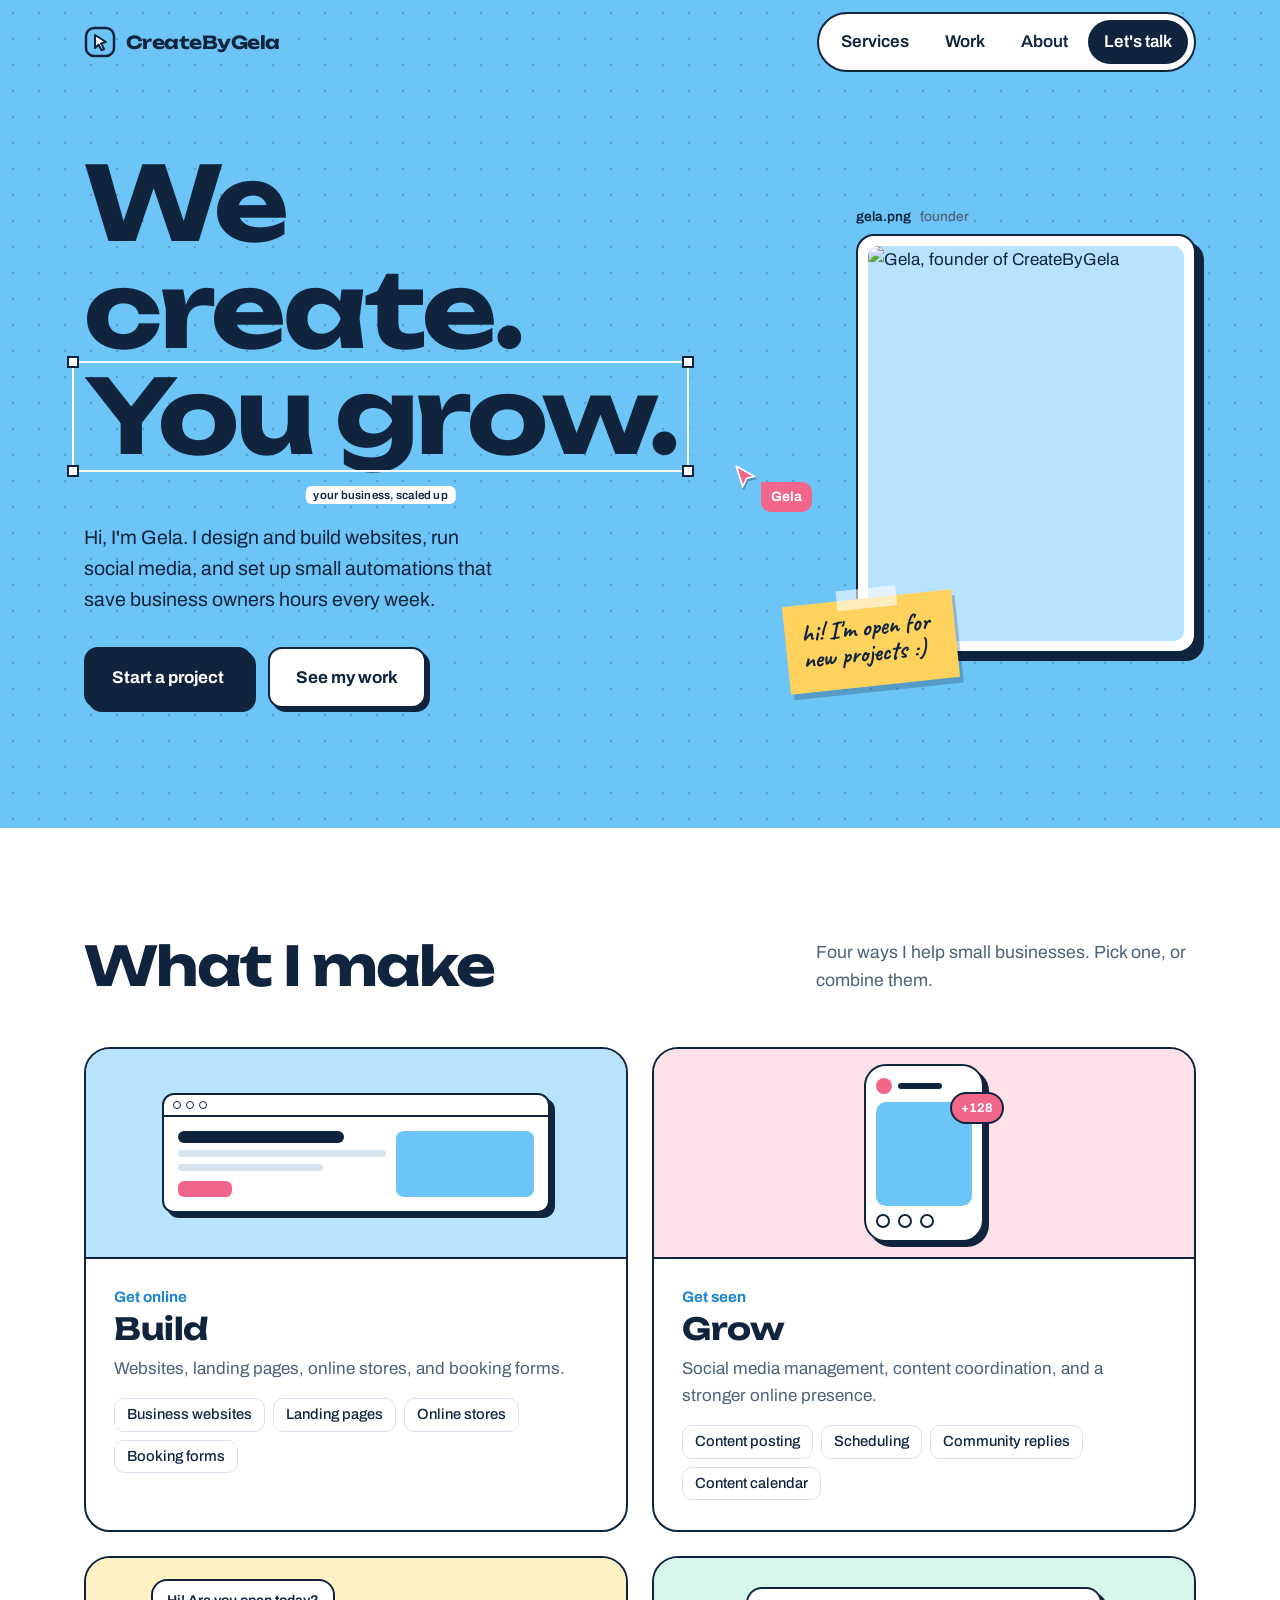
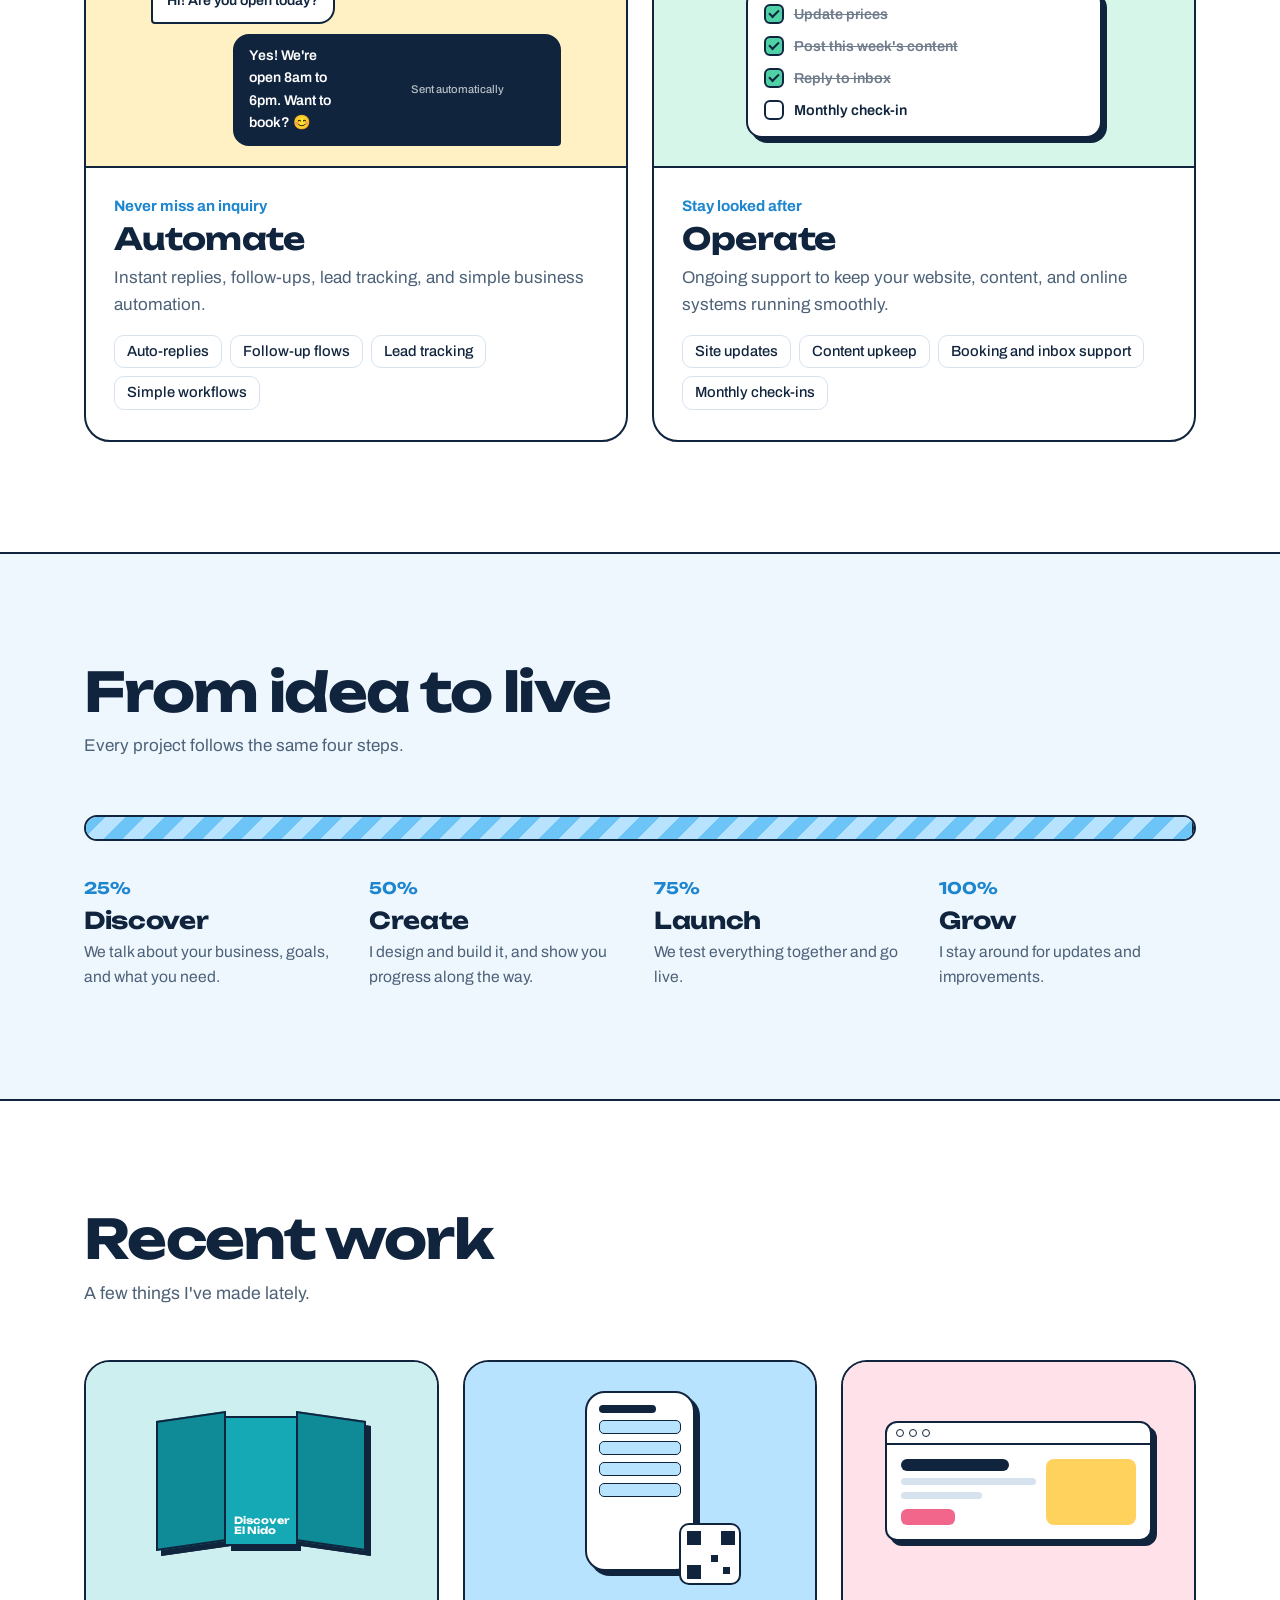
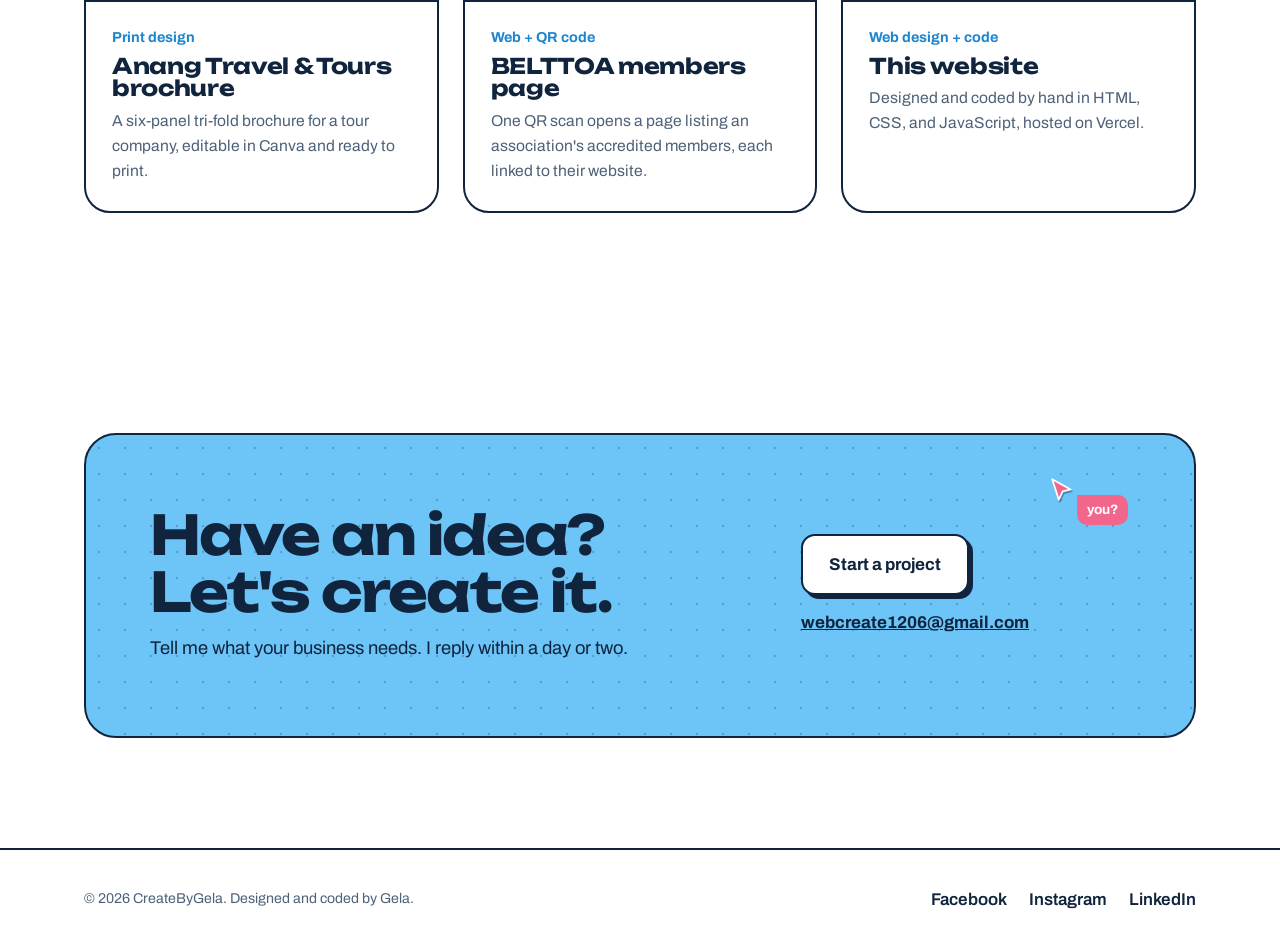
==== commit e42b7ad2: "Replace travel theme with design-canvas look Co-Authored-By: Claude Opus 5.5 <noreply@anthropic.com>" ====
--- a/index.html
+++ b/index.html
@@ -11,90 +11,57 @@
 </head>
 <body>
 <header><div class="wrap"><nav>
-  <a class="logo" href="index.html"><svg viewBox="0 0 40 40" aria-hidden="true"><circle cx="20" cy="17" r="11" fill="#FFC93C"/><path d="M4 26c4-3 8-3 12 0s8 3 12 0 8-3 8-3" fill="none" stroke="#10243E" stroke-width="3" stroke-linecap="round"/><path d="M4 33c4-3 8-3 12 0s8 3 12 0 8-3 8-3" fill="none" stroke="#14A9B5" stroke-width="3" stroke-linecap="round"/></svg>CreateByGela</a>
-  <button class="burger" aria-label="Open menu" aria-expanded="false" aria-controls="menu"><svg viewBox="0 0 24 24" fill="none" stroke="currentColor" stroke-width="2.4" stroke-linecap="round"><path d="M4 7h16M4 12h16M4 17h16"/></svg></button>
-  <div class="links" id="menu"><a href="services.html">Tours</a><a href="portfolio.html">Postcards</a><a href="about.html">About</a><a class="book" href="contact.html">Book a trip</a></div>
+  <a class="logo" href="index.html"><svg viewBox="0 0 32 32" aria-hidden="true"><rect x="2" y="2" width="28" height="28" rx="8" fill="#6CC4F7" stroke="#10243E" stroke-width="2.5"/><path d="M11 9l11 7-5 1.4 3 5.6-2.4 1.2-3-5.6L11 22z" fill="#fff" stroke="#10243E" stroke-width="2" stroke-linejoin="round"/></svg>CreateByGela</a>
+  <button class="burger" aria-label="Open menu" aria-expanded="false" aria-controls="menu"><svg viewBox="0 0 24 24" fill="none" stroke="currentColor" stroke-width="2.6" stroke-linecap="round"><path d="M4 7h16M4 12h16M4 17h16"/></svg></button>
+  <div class="links" id="menu"><a href="services.html">Services</a><a href="portfolio.html">Work</a><a href="about.html">About</a><a class="cta" href="contact.html">Let's talk</a></div>
 </nav></div></header>
 <main>
-<section class="hero">
-  <span class="sunball" aria-hidden="true"></span><svg class="cloud c1" viewBox="0 0 200 80" aria-hidden="true"><path d="M30 70a22 22 0 0 1 4-43 30 30 0 0 1 56-10 26 26 0 0 1 44 8 24 24 0 0 1 36 23 22 22 0 0 1-10 22z"/></svg><svg class="cloud c2" viewBox="0 0 200 80" aria-hidden="true"><path d="M30 70a22 22 0 0 1 4-43 30 30 0 0 1 56-10 26 26 0 0 1 44 8 24 24 0 0 1 36 23 22 22 0 0 1-10 22z"/></svg><svg class="cloud c3" viewBox="0 0 200 80" aria-hidden="true"><path d="M30 70a22 22 0 0 1 4-43 30 30 0 0 1 56-10 26 26 0 0 1 44 8 24 24 0 0 1 36 23 22 22 0 0 1-10 22z"/></svg>
-  <div class="wrap hero-grid">
-    <div>
-      <h1>We create.<br>You grow.</h1>
-      <p class="intro">Hi, I'm Gela. I spent three years coordinating island tours. Now I build websites and handle the online side of small businesses.</p>
-      <div class="act"><a class="btn" href="contact.html">Book your trip</a><a class="btn line" href="services.html">See the tours</a></div>
-    </div>
-    <div class="ticket">
-      <div class="top"><span>Boarding pass</span><b>No. CBG-2026</b></div>
-      <div class="body">
-        <img src="assets/profile.png" alt="Gela, founder of CreateByGela" fetchpriority="high">
-        <dl><div><dt>Passenger</dt><dd>Gela, founder</dd></div><div><dt>From</dt><dd>Your idea</dd></div><div><dt>To</dt><dd>A live website</dd></div></dl>
-      </div>
-      <div class="stub"><span class="status"><i></i>Open for projects</span><span class="barcode" aria-hidden="true"></span></div>
-    </div>
+<section class="canvas"><div class="wrap hero">
+  <div class="cursor gela" aria-hidden="true"><svg viewBox="0 0 24 24" aria-hidden="true"><path d="M3 2l17 9.5-7.4 1.8L9 21z" fill="#F2668B" stroke="#fff" stroke-width="1.6" stroke-linejoin="round"/></svg><span>Gela</span></div>
+  <div>
+    <h1>We create.<br><span class="sel">You grow.<i></i><i></i><i></i><i></i><span class="size" aria-hidden="true">your business, scaled up</span></span></h1>
+    <p class="intro">Hi, I'm Gela. I design and build websites, run social media, and set up small automations that save business owners hours every week.</p>
+    <div class="act"><a class="btn" href="contact.html">Start a project</a><a class="btn white" href="portfolio.html">See my work</a></div>
   </div>
-  <div class="sea" aria-hidden="true"><svg viewBox="0 0 1440 170" preserveAspectRatio="none">
-  <path d="M0 70 C 180 40 300 100 480 72 S 780 40 960 70 S 1260 100 1440 64 V170 H0Z" fill="#3CC0CB"/>
-  <path d="M0 104 C 200 80 340 132 540 108 S 860 78 1060 106 S 1320 128 1440 100 V170 H0Z" fill="#14A9B5"/>
-</svg></div><svg class="bangka" viewBox="0 0 240 120" aria-hidden="true">
-  <g stroke="#10243E" stroke-width="3" stroke-linecap="round" stroke-linejoin="round">
-    <path d="M60 78 L40 100 M180 78 L200 100 M88 80 L76 104 M152 80 L164 104" fill="none"/>
-    <path d="M14 101 Q120 108 226 101" fill="none" stroke-width="5"/>
-    <path d="M28 64 Q38 90 120 92 Q200 90 214 62 Z" fill="#fff"/>
-    <path d="M40 76 Q120 86 202 74" fill="none" stroke="#14A9B5" stroke-width="5"/>
-    <path d="M28 64 L14 52 M214 62 L230 48" fill="none"/>
-    <path d="M78 64 V36 M162 62 V36" fill="none"/>
-    <path d="M66 36 H174 L166 26 H74 Z" fill="#F2668B"/>
-    <path d="M120 26 V10" fill="none"/>
-    <path d="M120 10 L136 15 L120 20 Z" fill="#FFC93C"/>
-  </g>
-</svg>
-</section>
-
-<section class="tours"><div class="wrap">
-  <div class="head"><h2>Pick your tour</h2><p>Four ways I can help your business. Join one, or book them all.</p></div>
-  <div class="board"><article class="tour"><span class="letter" aria-label="Tour A">A</span><p class="kicker">Get online</p><h3>Build</h3><p>Websites, landing pages, online stores, and booking forms.</p><ul><li>Business websites</li><li>Landing pages</li><li>Online stores</li><li>Booking forms</li></ul></article><article class="tour"><span class="letter" aria-label="Tour B">B</span><p class="kicker">Get seen</p><h3>Grow</h3><p>Social media management, content coordination, and a stronger online presence.</p><ul><li>Content posting</li><li>Scheduling</li><li>Community replies</li><li>Content calendar</li></ul></article><article class="tour"><span class="letter" aria-label="Tour C">C</span><p class="kicker">Never miss an inquiry</p><h3>Automate</h3><p>Instant replies, follow-ups, lead tracking, and simple business automation.</p><ul><li>Auto-replies</li><li>Follow-up flows</li><li>Lead tracking</li><li>Simple workflows</li></ul></article><article class="tour"><span class="letter" aria-label="Tour D">D</span><p class="kicker">Stay looked after</p><h3>Operate</h3><p>Ongoing support to keep your website, content, and online systems running smoothly.</p><ul><li>Site updates</li><li>Content upkeep</li><li>Booking and inbox support</li><li>Monthly check-ins</li></ul></article></div>
+  <div class="frame">
+    <span class="label">gela.png <b>founder</b></span>
+    <div class="pic"><img src="assets/profile.png" alt="Gela, founder of CreateByGela" fetchpriority="high"></div>
+    <div class="sticky">hi! I'm open for new projects :)</div>
+  </div>
 </div></section>
 
-<section class="itin"><div class="wrap itin-grid">
-  <div><h2>Today's itinerary</h2><span class="hand">(times are just for fun, every project moves at its own pace)</span></div>
-  <ol class="stops">
-    <li><time>08:00</time><span class="dot"></span><div><h3>Discover</h3><p>We talk about your business, your goals, and what you need.</p></div></li>
-    <li><time>10:30</time><span class="dot"></span><div><h3>Create</h3><p>I design and build it, and show you progress along the way.</p></div></li>
-    <li><time>15:00</time><span class="dot"></span><div><h3>Launch</h3><p>We test everything together and go live.</p></div></li>
-    <li><time>17:30</time><span class="dot"></span><div><h3>Grow</h3><p>Sunset, but I'm still around for updates and improvements.</p></div></li>
+<section class="make"><div class="wrap">
+  <div class="head"><h2>What I make</h2><p>Four ways I help small businesses. Pick one, or combine them.</p></div>
+  <div class="grid4"><article class="svc" id="build"><div class="art a1" aria-hidden="true"><div class="mini-browser"><div class="bar"><i></i><i></i><i></i></div><div class="pg"><div><b></b><u></u><u style="width:70%"></u><s></s></div><em></em></div></div></div><div class="txt"><p class="kicker">Get online</p><h3>Build</h3><p>Websites, landing pages, online stores, and booking forms.</p><ul class="inc"><li>Business websites</li><li>Landing pages</li><li>Online stores</li><li>Booking forms</li></ul></div></article><article class="svc" id="grow"><div class="art a2" aria-hidden="true"><div class="mini-phone"><div class="who"><i></i><b></b></div><div class="post"></div><div class="acts"><i></i><i></i><i></i></div><span class="heart">+128</span></div></div><div class="txt"><p class="kicker">Get seen</p><h3>Grow</h3><p>Social media management, content coordination, and a stronger online presence.</p><ul class="inc"><li>Content posting</li><li>Scheduling</li><li>Community replies</li><li>Content calendar</li></ul></div></article><article class="svc" id="automate"><div class="art a3" aria-hidden="true"><div class="mini-chat"><span class="bub them">Hi! Are you open today?</span><span class="bub me">Yes! We're open 8am to 6pm. Want to book? 😊<small>Sent automatically</small></span></div></div><div class="txt"><p class="kicker">Never miss an inquiry</p><h3>Automate</h3><p>Instant replies, follow-ups, lead tracking, and simple business automation.</p><ul class="inc"><li>Auto-replies</li><li>Follow-up flows</li><li>Lead tracking</li><li>Simple workflows</li></ul></div></article><article class="svc" id="operate"><div class="art a4" aria-hidden="true"><ul class="mini-check"><li class="done"><i></i><span>Update prices</span></li><li class="done"><i></i><span>Post this week's content</span></li><li class="done"><i></i><span>Reply to inbox</span></li><li><i></i><span>Monthly check-in</span></li></ul></div><div class="txt"><p class="kicker">Stay looked after</p><h3>Operate</h3><p>Ongoing support to keep your website, content, and online systems running smoothly.</p><ul class="inc"><li>Site updates</li><li>Content upkeep</li><li>Booking and inbox support</li><li>Monthly check-ins</li></ul></div></article></div>
+</div></section>
+
+<section class="proc"><div class="wrap">
+  <h2>From idea to live</h2>
+  <p class="sub">Every project follows the same four steps.</p>
+  <div class="loader" aria-hidden="true"><i></i></div>
+  <ol class="stages">
+    <li><span class="pct">25%</span><h3>Discover</h3><p>We talk about your business, goals, and what you need.</p></li>
+    <li><span class="pct">50%</span><h3>Create</h3><p>I design and build it, and show you progress along the way.</p></li>
+    <li><span class="pct">75%</span><h3>Launch</h3><p>We test everything together and go live.</p></li>
+    <li><span class="pct">100%</span><h3>Grow</h3><p>I stay around for updates and improvements.</p></li>
   </ol>
 </div></section>
 
-<section class="cards"><div class="wrap">
-  <div class="head"><h2>Postcards from recent trips</h2><p>Tap a postcard to read the back.</p></div>
-  <div class="deck"><button class="pc" type="button" aria-pressed="false" aria-label="Anang Travel &amp; Tours brochure. Flip postcard for details">
-  <span class="inner">
-    <span class="face front f1"><span class="stamp" aria-hidden="true"><svg viewBox="0 0 40 40"><circle cx="20" cy="16" r="8" fill="#FFC93C"/><path d="M4 28c4-3 8-3 12 0s8 3 12 0 8-3 8-3" fill="none" stroke="#14A9B5" stroke-width="3" stroke-linecap="round"/></svg></span><strong>Discover El Nido</strong><span class="from">from Anang Travel &amp; Tours</span><span class="tap">Tap to flip</span></span>
-    <span class="face back"><span class="msg"><h3>Anang Travel &amp; Tours brochure</h3><p>A six-panel tri-fold for an El Nido tour company, editable in Canva and ready to print.</p></span><span class="addr"><span>Print design</span><span>2026</span><span>CreateByGela</span></span></span>
-  </span>
-</button><button class="pc" type="button" aria-pressed="false" aria-label="BELTTOA members page. Flip postcard for details">
-  <span class="inner">
-    <span class="face front f2"><span class="stamp" aria-hidden="true"><svg viewBox="0 0 40 40"><circle cx="20" cy="16" r="8" fill="#FFC93C"/><path d="M4 28c4-3 8-3 12 0s8 3 12 0 8-3 8-3" fill="none" stroke="#14A9B5" stroke-width="3" stroke-linecap="round"/></svg></span><strong>BELTTOA accredited members</strong><span class="from">from BELTTOA</span><span class="tap">Tap to flip</span></span>
-    <span class="face back"><span class="msg"><h3>BELTTOA members page</h3><p>One QR scan opens a page listing the accredited tour operators, each linked to their own site.</p></span><span class="addr"><span>Web + QR code</span><span>2026</span><span>CreateByGela</span></span></span>
-  </span>
-</button><button class="pc" type="button" aria-pressed="false" aria-label="This website. Flip postcard for details">
-  <span class="inner">
-    <span class="face front f3"><span class="stamp" aria-hidden="true"><svg viewBox="0 0 40 40"><circle cx="20" cy="16" r="8" fill="#FFC93C"/><path d="M4 28c4-3 8-3 12 0s8 3 12 0 8-3 8-3" fill="none" stroke="#14A9B5" stroke-width="3" stroke-linecap="round"/></svg></span><strong>createbygela.xyz</strong><span class="from">from me!</span><span class="tap">Tap to flip</span></span>
-    <span class="face back"><span class="msg"><h3>This website</h3><p>Designed and coded by hand in HTML, CSS, and JavaScript, then hosted on Vercel.</p></span><span class="addr"><span>Web design + code</span><span>2026</span><span>CreateByGela</span></span></span>
-  </span>
-</button></div>
+<section class="work"><div class="wrap">
+  <div class="head"><h2>Recent work</h2><p>A few things I've made lately.</p></div>
+  <div class="projects"><article class="proj"><div class="art w1" aria-hidden="true"><div class="trifold"><span></span><span>Discover El Nido</span><span></span></div></div><div class="txt"><p class="type">Print design</p><h3>Anang Travel &amp; Tours brochure</h3><p>A six-panel tri-fold brochure for a tour company, editable in Canva and ready to print.</p></div></article><article class="proj"><div class="art w2" aria-hidden="true"><div class="qrwrap"><div class="qrphone"><b></b><u></u><u></u><u></u><u></u></div><span class="qr"></span></div></div><div class="txt"><p class="type">Web + QR code</p><h3>BELTTOA members page</h3><p>One QR scan opens a page listing an association's accredited members, each linked to their website.</p></div></article><article class="proj"><div class="art w3" aria-hidden="true"><div class="mini-browser" style="width:76%"><div class="bar"><i></i><i></i><i></i></div><div class="pg"><div><b></b><u></u><u style="width:60%"></u><s></s></div><em style="background:var(--sun)"></em></div></div></div><div class="txt"><p class="type">Web design + code</p><h3>This website</h3><p>Designed and coded by hand in HTML, CSS, and JavaScript, hosted on Vercel.</p></div></article></div>
 </div></section>
 
-<section class="board-cta"><div class="wrap">
-  <div><span class="hand">last call for boarding!</span><h2>Ready to set sail?</h2><p>Tell me about your business and what you need. I reply within a day or two.</p></div>
-  <div class="side"><a class="btn sun" href="contact.html">Book your trip</a><a class="mail" href="mailto:webcreate1206@gmail.com">webcreate1206@gmail.com</a></div>
+<section class="cta-band"><div class="wrap">
+  <div class="cta-box canvas"><div class="cursor you" aria-hidden="true"><svg viewBox="0 0 24 24" aria-hidden="true"><path d="M3 2l17 9.5-7.4 1.8L9 21z" fill="#F2668B" stroke="#fff" stroke-width="1.6" stroke-linejoin="round"/></svg><span>you?</span></div>
+    <div><h2>Have an idea? Let's create it.</h2><p>Tell me what your business needs. I reply within a day or two.</p></div>
+    <div class="side"><a class="btn white" href="contact.html">Start a project</a><a class="mail" href="mailto:webcreate1206@gmail.com">webcreate1206@gmail.com</a></div>
+  </div>
 </div></section>
 </main>
 <footer><div class="wrap">
-  <span class="hand">Salamat! See you on the island.</span>
+  <small>© 2026 CreateByGela. Designed and coded by Gela.</small>
   <span><a href="https://www.facebook.com/profile.php?id=61593954279510" target="_blank" rel="noopener">Facebook</a><a href="https://www.instagram.com/_webcreate" target="_blank" rel="noopener">Instagram</a><a href="https://www.linkedin.com/in/angela-reynoso-3a8237406" target="_blank" rel="noopener">LinkedIn</a></span>
-  <small style="flex-basis:100%;opacity:.8">© 2026 CreateByGela</small>
 </div></footer>
 <script src="script.js"></script>
 </body>
--- a/style.css
+++ b/style.css
@@ -1,23 +1,24 @@
-/* CreateByGela: island-hopping edition
+/* CreateByGela: design-canvas edition
    All colors live here. */
 :root{
   --sky:#6CC4F7;
-  --sky-hi:#A9DEFF;
-  --sea:#14A9B5;
-  --sea-deep:#0B7F8C;
-  --sand:#F6E6C8;
-  --sun:#FFC93C;
-  --pink:#F2668B;
+  --sky-hi:#B7E3FF;
+  --sky-deep:#1E86CF;
   --ink:#10243E;
   --soft:#4D6178;
-  --white:#FFFFFF;
+  --pink:#F2668B;
+  --sun:#FFD25E;
+  --mint:#4FD1A5;
+  --paper:#FFFFFF;
+  --mist:#EEF7FE;
+  --line:#D6E3EE;
   --display:'Unbounded','Arial Black',system-ui,sans-serif;
   --body:'Archivo','Helvetica Neue',Arial,sans-serif;
   --hand:'Caveat','Segoe Print','Bradley Hand',cursive;
 }
 *{box-sizing:border-box;margin:0;padding:0}
 html{scroll-behavior:smooth}
-body{font-family:var(--body);font-size:1.0625rem;line-height:1.6;color:var(--ink);background:var(--white);overflow-x:hidden}
+body{font-family:var(--body);font-size:1.0625rem;line-height:1.6;color:var(--ink);background:var(--paper);overflow-x:hidden}
 img{max-width:100%;display:block}
 a{color:inherit}
 ul,ol{list-style:none}
@@ -25,255 +26,247 @@
 :focus-visible{outline:3px solid var(--ink);outline-offset:3px}
 .wrap{max-width:1160px;margin:0 auto;padding-left:24px;padding-right:24px}
 p{max-width:60ch}
-
-h1,h2,h3{font-family:var(--display);font-weight:700;line-height:1.02;letter-spacing:-.03em}
-h1{font-size:clamp(2.9rem,8vw,6.8rem)}
-h2{font-size:clamp(2rem,4.6vw,3.6rem)}
-h3{font-size:1.35rem;letter-spacing:-.015em}
-.hand{font-family:var(--hand);font-weight:700;font-size:1.8rem;line-height:1.05}
+h1,h2,h3{font-family:var(--display);font-weight:700;line-height:1.04;letter-spacing:-.03em}
+h1{font-size:clamp(2.9rem,8vw,6.6rem)}
+h2{font-size:clamp(2rem,4.4vw,3.4rem)}
+h3{font-size:1.3rem;letter-spacing:-.015em}
+.hand{font-family:var(--hand);font-weight:700;line-height:1.05}
 
 /* ---------- nav ---------- */
-header{position:absolute;top:0;left:0;right:0;z-index:20}
-header.solid{position:relative;background:var(--sky)}
+header{position:absolute;top:0;left:0;right:0;z-index:30}
 nav{display:flex;align-items:center;justify-content:space-between;height:84px}
-.logo{display:flex;align-items:center;gap:10px;font-family:var(--display);font-weight:700;font-size:1.15rem;letter-spacing:-.03em;text-decoration:none}
-.logo svg{width:34px;height:34px}
-.links{display:flex;align-items:center;gap:6px}
-.links a{text-decoration:none;font-weight:600;padding:9px 16px;border-radius:999px;white-space:nowrap}
-.links a:hover{background:rgba(255,255,255,.45)}
-.links a[aria-current="page"]{background:var(--white)}
-.links a.book{background:var(--ink);color:var(--white);margin-left:8px}
-.links a.book:hover{background:var(--pink)}
-.burger{display:none;width:46px;height:46px;border:0;border-radius:50%;background:var(--white);cursor:pointer}
-.burger svg{width:24px;height:24px}
+.logo{display:flex;align-items:center;gap:10px;font-family:var(--display);font-weight:700;font-size:1.12rem;letter-spacing:-.03em;text-decoration:none}
+.logo svg{width:32px;height:32px}
+.links{display:flex;align-items:center;gap:4px;background:var(--paper);padding:6px;border-radius:999px;border:2px solid var(--ink)}
+.links a{text-decoration:none;font-weight:600;padding:8px 16px;border-radius:999px;white-space:nowrap}
+.links a:hover{background:var(--mist)}
+.links a[aria-current="page"]{background:var(--sky-hi)}
+.links a.cta{background:var(--ink);color:var(--paper)}
+.links a.cta:hover{background:var(--pink)}
+.burger{display:none;width:48px;height:48px;border:2px solid var(--ink);border-radius:50%;background:var(--paper);cursor:pointer}
+.burger svg{width:22px;height:22px}
 
 /* ---------- buttons ---------- */
-.btn{display:inline-flex;align-items:center;gap:10px;padding:16px 28px;border-radius:999px;background:var(--ink);color:var(--white);font-weight:700;text-decoration:none;border:0;cursor:pointer;transition:transform .15s,background .15s}
-.btn:hover{background:var(--pink);transform:rotate(-2deg)}
-.btn.sun{background:var(--sun);color:var(--ink)}
-.btn.sun:hover{background:var(--white)}
-.btn.line{background:transparent;color:var(--ink);box-shadow:inset 0 0 0 2px var(--ink)}
-.btn.line:hover{background:var(--white)}
-
-/* ---------- hero: sky + sea ---------- */
-.hero{position:relative;background:var(--sky);padding-top:84px;overflow:hidden}
-.sunball{position:absolute;width:150px;height:150px;border-radius:50%;background:var(--sun);right:7%;top:110px;box-shadow:0 0 0 22px rgba(255,201,60,.25),0 0 0 50px rgba(255,201,60,.12)}
-.cloud{position:absolute;fill:var(--white)}
-.cloud.c1{width:200px;left:40%;bottom:200px;opacity:.95}
-.cloud.c2{width:150px;left:44%;top:120px;opacity:.85}
-.cloud.c3{width:120px;right:24%;top:330px;opacity:.7}
-.hero-grid{position:relative;z-index:2;display:grid;grid-template-columns:1.15fr .85fr;gap:40px;align-items:center;padding-top:56px;padding-bottom:200px}
-.hero h1 .l2{display:block;color:var(--white);-webkit-text-stroke:2px var(--ink);paint-order:stroke fill}
-.hero .intro{font-size:1.25rem;margin-top:26px;max-width:36ch}
-.hero .act{display:flex;flex-wrap:wrap;gap:14px;margin-top:34px}
-.hero .note{position:absolute;left:0;bottom:120px;transform:rotate(-4deg)}
-
-/* ticket */
-.ticket{position:relative;z-index:3;justify-self:end;width:min(100%,400px);background:var(--white);border-radius:18px;transform:rotate(4deg);box-shadow:10px 12px 0 var(--ink);display:grid;grid-template-columns:1fr;overflow:hidden}
-.ticket .top{display:flex;justify-content:space-between;align-items:center;padding:14px 20px;background:var(--ink);color:var(--white);font-family:var(--display);font-size:.85rem;font-weight:600}
-.ticket .top b{color:var(--sun)}
-.ticket .body{display:grid;grid-template-columns:130px 1fr;gap:16px;padding:20px}
-.ticket img{width:130px;height:160px;object-fit:cover;object-position:center 15%;border-radius:10px;background:var(--sky-hi)}
-.ticket dl{display:grid;gap:8px;align-content:start}
-.ticket dt{font-size:.72rem;color:var(--soft);font-weight:600;letter-spacing:.04em}
-.ticket dd{font-family:var(--display);font-weight:600;font-size:.98rem;line-height:1.15}
-.ticket .stub{position:relative;border-top:2px dashed #C7D3DF;padding:14px 20px 16px;display:flex;justify-content:space-between;align-items:center}
-.ticket .stub::before,.ticket .stub::after{content:"";position:absolute;top:-13px;width:24px;height:24px;border-radius:50%;background:var(--sky)}
-.ticket .stub::before{left:-12px}.ticket .stub::after{right:-12px}
-.ticket .status{display:flex;align-items:center;gap:8px;font-weight:700;font-size:.95rem}
-.ticket .status i{width:10px;height:10px;border-radius:50%;background:#2FC27A;box-shadow:0 0 0 4px rgba(47,194,122,.2)}
-.barcode{width:96px;height:30px;background:repeating-linear-gradient(90deg,var(--ink) 0 2px,transparent 2px 4px,var(--ink) 4px 5px,transparent 5px 8px,var(--ink) 8px 11px,transparent 11px 12px)}
-
-/* sea + bangka */
-.sea{position:absolute;left:0;right:0;bottom:-1px;height:170px;z-index:1}
-.sea svg{position:absolute;bottom:0;width:100%;height:100%}
-.bangka{position:absolute;left:12%;bottom:58px;z-index:2;width:220px;animation:bob 3.6s ease-in-out infinite;transform-origin:50% 80%}
-@keyframes bob{0%,100%{transform:translateY(0) rotate(-1.5deg)}50%{transform:translateY(-8px) rotate(1.5deg)}}
-
-/* ---------- tours ---------- */
-.tours{background:var(--sea);padding:40px 0 110px}
-.tours .head{display:flex;justify-content:space-between;align-items:end;gap:24px;flex-wrap:wrap;margin-bottom:48px}
-.tours .head p{max-width:40ch;font-size:1.1rem}
-.board{display:grid;grid-template-columns:repeat(4,1fr);gap:20px}
-.tour{background:var(--white);border-radius:22px;padding:26px 24px 28px;position:relative;box-shadow:6px 6px 0 var(--sea-deep);transition:transform .2s}
-.tour:hover{transform:translateY(-6px) rotate(-1deg)}
-.tour .letter{display:grid;place-items:center;width:64px;height:64px;border-radius:50%;background:var(--sun);font-family:var(--display);font-weight:700;font-size:1.8rem;margin-bottom:20px}
-.tour:nth-child(2) .letter{background:var(--pink);color:var(--white)}
-.tour:nth-child(3) .letter{background:var(--sky)}
-.tour:nth-child(4) .letter{background:var(--ink);color:var(--white)}
-.tour .kicker{font-weight:700;color:var(--sea-deep);font-size:.92rem}
-.tour h3{font-size:1.6rem;margin:2px 0 10px}
-.tour p{color:var(--soft);font-size:.98rem}
-.tour ul{margin-top:16px;padding-top:14px;border-top:2px dotted #C7D3DF}
-.tour li{font-size:.95rem;padding:3px 0 3px 24px;position:relative}
-.tour li::before{content:"";position:absolute;left:0;top:.62em;width:12px;height:12px;border-radius:50%;border:2px solid var(--sea)}
-
-/* ---------- itinerary ---------- */
-.itin{padding:110px 0}
-.itin-grid{display:grid;grid-template-columns:.8fr 1.2fr;gap:64px;align-items:start}
-.itin .hand{color:var(--sea-deep);margin-top:16px;display:block}
-.stops{position:relative;padding-left:8px}
-.stops::before{content:"";position:absolute;left:96px;top:12px;bottom:12px;border-left:3px dashed var(--sky)}
-.stops li{display:grid;grid-template-columns:72px 48px 1fr;align-items:start;padding:14px 0}
-.stops time{font-family:var(--display);font-weight:600;font-size:1rem;padding-top:6px}
-.stops .dot{width:28px;height:28px;border-radius:50%;background:var(--white);border:4px solid var(--sky);position:relative;z-index:1;margin-left:2px}
-.stops li:last-child .dot{background:var(--sun);border-color:var(--sun)}
-.stops h3{font-size:1.4rem}
-.stops p{color:var(--soft);margin-top:4px}
-
-/* ---------- postcards ---------- */
-.cards{background:var(--sand);padding:110px 0 120px;position:relative}
-.cards .head{margin-bottom:56px}
-.cards .head p{margin-top:14px;font-size:1.1rem;color:#5C5240}
-.deck{display:grid;grid-template-columns:repeat(3,1fr);gap:36px}
-.pc{display:block;width:100%;perspective:1200px;background:none;border:0;padding:0;cursor:pointer;text-align:left;aspect-ratio:3/2.2}
-.pc .inner{display:block;position:relative;width:100%;height:100%;transition:transform .7s cubic-bezier(.3,.8,.3,1);transform-style:preserve-3d}
-.pc:nth-child(1) .inner{transform:rotate(-3deg)}
-.pc:nth-child(2) .inner{transform:rotate(2deg) translateY(16px)}
-.pc:nth-child(3) .inner{transform:rotate(-1.5deg)}
-.pc.flip .inner{transform:rotateY(180deg)}.pc:nth-child(1).flip .inner{transform:rotate(3deg) rotateY(180deg)}.pc:nth-child(2).flip .inner{transform:rotate(-2deg) translateY(16px) rotateY(180deg)}.pc:nth-child(3).flip .inner{transform:rotate(1.5deg) rotateY(180deg)}
-.pc .face{position:absolute;inset:0;backface-visibility:hidden;border-radius:6px;box-shadow:0 18px 30px -18px rgba(16,36,62,.6);overflow:hidden}
-.pc .front{display:flex;flex-direction:column;justify-content:space-between;padding:22px;border:8px solid var(--white)}
-.pc .front strong{font-family:var(--display);font-size:clamp(1.3rem,2.4vw,1.8rem);line-height:1.05;letter-spacing:-.03em;max-width:11ch}
-.pc .front .from{font-family:var(--hand);font-size:1.6rem;line-height:1}
-.pc .front .tap{align-self:flex-end;font-size:.85rem;font-weight:700;background:rgba(255,255,255,.85);color:var(--ink);padding:5px 12px;border-radius:999px}
-.pc .stamp{position:absolute;top:14px;right:14px;width:54px;height:64px;background:var(--white);border:3px dotted var(--pink);display:grid;place-items:center}
-.pc .stamp svg{width:34px;height:34px}
-.f1{background:var(--sea);color:var(--white)}
-.f2{background:var(--sky);color:var(--ink)}
-.f3{background:var(--ink);color:var(--white)}
-.pc .back{transform:rotateY(180deg);background:var(--white);padding:22px 24px;display:grid;grid-template-columns:1.4fr .6fr;gap:14px}
-.pc .back .msg{border-right:2px solid #E3E9EF;padding-right:14px;overflow:auto}
-.pc .back h3{font-size:1.1rem;margin-bottom:8px}
-.pc .back p{font-family:var(--hand);font-size:1.35rem;line-height:1.15;color:var(--ink)}
-.pc .back .addr{display:grid;align-content:end;gap:6px;font-size:.82rem;color:var(--soft)}
-.pc .back .addr span{border-bottom:1.5px solid #D5DEE7;padding-bottom:4px}
-
-/* ---------- booking band ---------- */
-.board-cta{background:var(--ink);color:var(--white);padding:110px 0;position:relative;overflow:hidden}
-.board-cta .wrap{position:relative;z-index:1;display:grid;grid-template-columns:1.2fr .8fr;gap:48px;align-items:center}
-.board-cta p{color:#B9C8D8;margin-top:16px;font-size:1.15rem}
-.board-cta .side{display:grid;gap:14px;justify-items:start}
-.board-cta .side a.mail{color:var(--sun);font-weight:600;font-size:1.15rem}
-.board-cta .hand{color:var(--sun);display:block;margin-bottom:10px}
-
-/* ---------- inner pages ---------- */
-.phead{background:var(--sky);position:relative;overflow:hidden;padding:150px 0 160px}
-.phead .cloud.c2{display:none}
-.phead .cloud.c1{left:auto;right:15%;top:200px;bottom:auto;width:150px}
-.phead h1{position:relative;z-index:2;max-width:14ch}
-.phead p{position:relative;z-index:2;font-size:1.25rem;margin-top:18px;max-width:44ch}
-.phead .sea{height:120px}
-.phead .sunball{top:96px;width:110px;height:110px}
+.btn{display:inline-flex;align-items:center;gap:10px;padding:15px 26px;border-radius:14px;background:var(--ink);color:var(--paper);font-weight:700;text-decoration:none;border:2px solid var(--ink);cursor:pointer;box-shadow:4px 4px 0 var(--ink);transition:transform .12s,box-shadow .12s,background .12s}
+.btn:hover{transform:translate(-2px,-2px);box-shadow:6px 6px 0 var(--ink);background:var(--pink)}
+.btn:active{transform:translate(2px,2px);box-shadow:2px 2px 0 var(--ink)}
+.btn.white{background:var(--paper);color:var(--ink)}
+.btn.white:hover{background:var(--sun)}
+
+/* ---------- canvas hero ---------- */
+.canvas{position:relative;background-color:var(--sky);background-image:radial-gradient(rgba(16,36,62,.22) 1.4px,transparent 1.6px);background-size:26px 26px;overflow:hidden}
+.hero{position:relative;display:grid;grid-template-columns:1.2fr .8fr;gap:48px;align-items:center;padding-top:150px;padding-bottom:120px}
+.sel{position:relative;display:inline-block;padding:0 10px;margin-left:-10px;outline:2px solid var(--paper)}
+.sel i{position:absolute;width:12px;height:12px;background:var(--paper);border:2px solid var(--ink)}
+.sel i:nth-child(1){left:-7px;top:-7px}.sel i:nth-child(2){right:-7px;top:-7px}
+.sel i:nth-child(3){left:-7px;bottom:-7px}.sel i:nth-child(4){right:-7px;bottom:-7px}
+.sel .size{position:absolute;left:50%;bottom:-34px;transform:translateX(-50%);font:600 .72rem var(--body);letter-spacing:.02em;background:var(--paper);color:var(--ink);padding:3px 8px;border-radius:6px;white-space:nowrap}
+.hero .intro{font-size:1.22rem;margin-top:52px;max-width:38ch}
+.hero .act{display:flex;flex-wrap:wrap;gap:16px;margin-top:32px}
+
+.cursor{position:absolute;z-index:5;display:flex;align-items:flex-start;gap:2px;pointer-events:none;animation:glide 1.6s cubic-bezier(.25,.8,.3,1) .4s both}
+.cursor svg{width:26px;height:26px;filter:drop-shadow(1px 2px 0 rgba(16,36,62,.35))}
+.cursor span{margin-top:18px;background:var(--pink);color:var(--paper);font-weight:700;font-size:.85rem;padding:4px 10px;border-radius:0 10px 10px 10px}
+.cursor.gela{left:58%;top:56%}
+@keyframes glide{from{opacity:0;transform:translate(220px,160px)}to{opacity:1;transform:none}}
+
+.frame{position:relative;justify-self:end;width:min(100%,340px)}
+.frame .label{display:block;font-size:.85rem;font-weight:600;margin-bottom:6px;color:var(--ink)}
+.frame .label b{color:var(--soft);font-weight:500;margin-left:6px}
+.frame .pic{border:2px solid var(--ink);background:var(--paper);padding:10px;border-radius:18px;box-shadow:8px 8px 0 var(--ink)}
+.frame img{aspect-ratio:4/5;width:100%;object-fit:cover;object-position:center 15%;border-radius:10px;background:var(--sky-hi)}
+.sticky{position:absolute;left:-70px;bottom:-34px;width:170px;background:var(--sun);padding:16px 16px 20px;transform:rotate(-6deg);box-shadow:3px 6px 0 rgba(16,36,62,.25);font-family:var(--hand);font-weight:700;font-size:1.55rem;line-height:1.05}
+.sticky::before{content:"";position:absolute;top:-10px;left:50%;width:60px;height:20px;margin-left:-30px;background:rgba(255,255,255,.6)}
+
+/* ---------- marquee strip ---------- */
+.strip{background:var(--ink);color:var(--paper);padding:18px 0;overflow:hidden;white-space:nowrap;border-top:2px solid var(--ink)}
+.strip .track{display:inline-flex;gap:40px;font-family:var(--display);font-weight:600;font-size:1.15rem;animation:slide 26s linear infinite}
+.strip .track span{display:inline-flex;align-items:center;gap:40px}
+.strip .track span::after{content:"";width:12px;height:12px;border-radius:50%;background:var(--sky)}
+@keyframes slide{to{transform:translateX(-50%)}}
+
+/* ---------- services with mini UIs ---------- */
+.make{padding:110px 0}
+.make .head{display:flex;justify-content:space-between;align-items:end;gap:24px;flex-wrap:wrap;margin-bottom:52px}
+.make .head p{max-width:38ch;color:var(--soft);font-size:1.1rem}
+.grid4{display:grid;grid-template-columns:repeat(2,1fr);gap:24px}
+.svc{border:2px solid var(--ink);border-radius:26px;overflow:hidden;background:var(--paper);display:grid;grid-template-rows:auto 1fr}
+.svc .art{height:210px;display:grid;place-items:center;border-bottom:2px solid var(--ink);position:relative;overflow:hidden}
+.svc .txt{padding:26px 28px 30px}
+.svc .kicker{font-weight:700;color:var(--sky-deep);font-size:.95rem}
+.svc h3{font-size:1.9rem;margin:4px 0 10px}
+.svc p{color:var(--soft)}
+.svc .inc{margin-top:16px;display:flex;flex-wrap:wrap;gap:8px}
+.svc .inc li{border:1.5px solid var(--line);border-radius:10px;padding:4px 12px;font-size:.92rem;font-weight:500}
+.a1{background:var(--sky-hi)}.a2{background:#FFE1EA}.a3{background:#FFF1C4}.a4{background:#D6F6EA}
+
+/* mini browser */
+.mini-browser{width:72%;background:var(--paper);border:2px solid var(--ink);border-radius:12px;overflow:hidden;box-shadow:5px 5px 0 var(--ink)}
+.mini-browser .bar{height:22px;border-bottom:2px solid var(--ink);display:flex;align-items:center;gap:5px;padding:0 9px}
+.mini-browser .bar i{width:8px;height:8px;border-radius:50%;border:1.5px solid var(--ink)}
+.mini-browser .pg{padding:14px;display:grid;grid-template-columns:1.2fr .8fr;gap:10px}
+.mini-browser .pg b{display:block;height:12px;border-radius:6px;background:var(--ink);width:80%}
+.mini-browser .pg u{display:block;height:7px;border-radius:4px;background:var(--line);margin-top:7px;text-decoration:none}
+.mini-browser .pg s{display:block;width:54px;height:16px;border-radius:6px;background:var(--pink);margin-top:10px}
+.mini-browser .pg em{display:block;border-radius:8px;background:var(--sky);min-height:62px}
+/* mini phone */
+.mini-phone{width:120px;height:178px;background:var(--paper);border:2px solid var(--ink);border-radius:22px;padding:12px 10px;box-shadow:5px 5px 0 var(--ink);display:grid;grid-template-rows:auto 1fr auto;gap:8px;position:relative}
+.mini-phone .who{display:flex;align-items:center;gap:6px}
+.mini-phone .who i{width:16px;height:16px;border-radius:50%;background:var(--pink)}
+.mini-phone .who b{height:6px;width:44px;border-radius:3px;background:var(--ink)}
+.mini-phone .post{border-radius:10px;background:var(--sky)}
+.mini-phone .acts{display:flex;gap:8px}
+.mini-phone .acts i{width:14px;height:14px;border-radius:50%;border:2px solid var(--ink)}
+.heart{position:absolute;right:-22px;top:26px;background:var(--pink);color:var(--paper);font-weight:700;font-size:.8rem;padding:4px 9px;border-radius:999px;border:2px solid var(--ink)}
+/* mini chat */
+.mini-chat{width:76%;display:grid;gap:10px}
+.bub{display:block;max-width:80%;padding:9px 14px;border:2px solid var(--ink);border-radius:16px;font-size:.88rem;font-weight:600;background:var(--paper)}
+.bub.me{justify-self:end;background:var(--ink);color:var(--paper);border-radius:16px 16px 4px 16px}
+.bub.them{justify-self:start;border-radius:16px 16px 16px 4px}
+.bub small{display:block;font-size:.7rem;font-weight:500;opacity:.7}
+/* mini checklist */
+.mini-check{width:66%;background:var(--paper);border:2px solid var(--ink);border-radius:16px;padding:14px 16px;box-shadow:5px 5px 0 var(--ink);display:grid;gap:9px}
+.mini-check li{display:flex;align-items:center;gap:10px;font-size:.9rem;font-weight:600}
+.mini-check li i{width:20px;height:20px;border-radius:6px;border:2px solid var(--ink);display:grid;place-items:center;flex:none}
+.mini-check li.done i{background:var(--mint)}
+.mini-check li.done i::after{content:"";width:8px;height:4px;border-left:2px solid var(--ink);border-bottom:2px solid var(--ink);transform:rotate(-45deg) translate(1px,-1px)}
+.mini-check li.done span{text-decoration:line-through;opacity:.6}
+
+/* ---------- process: loading bar ---------- */
+.proc{background:var(--mist);padding:110px 0;border-top:2px solid var(--ink);border-bottom:2px solid var(--ink)}
+.proc h2{margin-bottom:12px}
+.proc .sub{color:var(--soft);margin-bottom:56px}
+.loader{border:2px solid var(--ink);border-radius:999px;height:26px;background:var(--paper);overflow:hidden;position:relative}
+.loader i{position:absolute;inset:0;width:100%;background:repeating-linear-gradient(-45deg,var(--sky) 0 14px,var(--sky-hi) 14px 28px);border-right:2px solid var(--ink)}
+.stages{display:grid;grid-template-columns:repeat(4,1fr);gap:28px;margin-top:28px}
+.stages li{position:relative;padding-top:6px}
+.stages .pct{font-family:var(--display);font-weight:700;font-size:1rem;color:var(--sky-deep)}
+.stages h3{font-size:1.45rem;margin:6px 0}
+.stages p{color:var(--soft);font-size:.98rem}
+
+/* ---------- work ---------- */
+.work{padding:110px 0}
+.work .head{margin-bottom:52px}
+.work .head p{color:var(--soft);margin-top:12px;font-size:1.1rem}
+.projects{display:grid;grid-template-columns:repeat(3,1fr);gap:24px}
+.proj{border:2px solid var(--ink);border-radius:26px;overflow:hidden;background:var(--paper)}
+.proj .art{height:240px;display:grid;place-items:center;border-bottom:2px solid var(--ink)}
+.proj .txt{padding:24px 26px 28px}
+.proj .type{font-size:.9rem;font-weight:700;color:var(--sky-deep)}
+.proj h3{margin:6px 0 8px;font-size:1.35rem}
+.proj p{color:var(--soft);font-size:.98rem}
+.w1{background:#CDEFF0}.w2{background:var(--sky-hi)}.w3{background:#FFE1EA}
+/* trifold */
+.trifold{display:flex;filter:drop-shadow(5px 5px 0 var(--ink))}
+.trifold span{width:70px;height:130px;border:2px solid var(--ink);background:#14A9B5;display:flex;align-items:flex-end;padding:8px;color:var(--paper);font-family:var(--display);font-weight:700;font-size:.62rem;line-height:1.05}
+.trifold span:nth-child(1){transform:skewY(-8deg);background:#0E8B96}
+.trifold span:nth-child(2){border-left:0;border-right:0}
+.trifold span:nth-child(3){transform:skewY(8deg);background:#0E8B96}
+/* phone with qr */
+.qrphone{width:110px;height:180px;background:var(--paper);border:2px solid var(--ink);border-radius:20px;padding:12px;box-shadow:5px 5px 0 var(--ink);display:grid;gap:7px;align-content:start}
+.qrphone b{height:8px;border-radius:4px;background:var(--ink);width:70%}
+.qrphone u{height:14px;border-radius:5px;background:var(--sky-hi);border:1.5px solid var(--ink);text-decoration:none}
+.qr{position:absolute;margin:120px 0 0 120px;width:62px;height:62px;background:var(--paper);border:2px solid var(--ink);border-radius:10px;padding:6px;
+  background-image:linear-gradient(var(--ink) 0 0),linear-gradient(var(--ink) 0 0),linear-gradient(var(--ink) 0 0),linear-gradient(var(--ink) 0 0),linear-gradient(var(--ink) 0 0);
+  background-size:14px 14px,14px 14px,14px 14px,7px 7px,7px 7px;background-position:6px 6px,40px 6px,6px 40px,30px 30px,42px 42px;background-repeat:no-repeat}
+.qrwrap{position:relative;display:grid;place-items:center}
+.qrwrap .qr{position:absolute;margin:0;right:-46px;bottom:-14px}
+
+/* ---------- about ---------- */
+.phead{position:relative;padding-top:150px;padding-bottom:84px}
+.phead p{font-size:1.22rem;margin-top:22px;max-width:44ch}
+.phead .cursor{left:auto;right:12%;top:46%}
 .section{padding:100px 0}
-
-/* about */
-.guide{display:grid;grid-template-columns:.8fr 1.2fr;gap:64px;align-items:center}
-.guide .polaroid{background:var(--white);padding:14px 14px 56px;box-shadow:8px 10px 0 var(--ink);transform:rotate(-3deg);position:relative;max-width:360px}
-.guide .polaroid img{aspect-ratio:4/5;object-fit:cover;object-position:center 15%}
-.guide .polaroid .hand{position:absolute;bottom:12px;left:18px;font-size:1.7rem}
-.guide .big{font-family:var(--display);font-weight:600;font-size:clamp(1.3rem,2.4vw,1.75rem);line-height:1.25;letter-spacing:-.02em}
-.guide p+p{margin-top:16px}
-.packing{margin-top:26px;display:flex;flex-wrap:wrap;gap:10px}
-.packing span{background:var(--sand);padding:8px 16px;border-radius:999px;font-weight:600;font-size:.92rem}
-.log{background:var(--sea);padding:100px 0}
-.log h2{margin-bottom:40px}
-.entries{display:grid;grid-template-columns:1fr 1fr;gap:24px}
-.entry{background:var(--white);border-radius:22px;padding:30px;box-shadow:6px 6px 0 var(--sea-deep)}
-.entry time{display:inline-block;background:var(--sun);font-family:var(--display);font-weight:600;font-size:.85rem;padding:5px 12px;border-radius:999px}
-.entry h3{margin:14px 0 2px}
-.entry .org{color:var(--soft);margin-bottom:14px}
-.entry li{padding:3px 0 3px 22px;position:relative}
-.entry li::before{content:"";position:absolute;left:0;top:.65em;width:11px;height:11px;border-radius:50%;border:2px solid var(--sea)}
-.rules{display:grid;grid-template-columns:repeat(3,1fr);gap:24px;margin-top:40px}
-.rule{border:2.5px solid var(--ink);border-radius:22px;padding:28px}
-.rule .n{font-family:var(--hand);font-size:2.4rem;line-height:1;color:var(--pink)}
-.rule h3{margin:8px 0 6px}
-.rule p{color:var(--soft)}
+.me{display:grid;grid-template-columns:.8fr 1.2fr;gap:72px;align-items:center}
+.me .frame{justify-self:start}
+.me .sticky{left:auto;right:-40px;bottom:-30px}
+.me .big{font-family:var(--display);font-weight:600;font-size:clamp(1.3rem,2.4vw,1.75rem);line-height:1.25;letter-spacing:-.02em}
+.me p+p{margin-top:16px}
+.tools{margin-top:24px;display:flex;flex-wrap:wrap;gap:8px}
+.tools li{border:2px solid var(--ink);border-radius:10px;padding:5px 13px;font-weight:600;font-size:.92rem;background:var(--paper)}
+.exp{display:grid;grid-template-columns:1fr 1fr;gap:24px;margin-top:40px}
+.job{border:2px solid var(--ink);border-radius:24px;padding:30px;background:var(--paper);box-shadow:6px 6px 0 var(--sky)}
+.job time{display:inline-block;font-weight:700;font-size:.9rem;background:var(--sky-hi);border:1.5px solid var(--ink);padding:3px 12px;border-radius:999px}
+.job h3{margin:14px 0 2px}
+.job .org{color:var(--soft);margin-bottom:14px}
+.job li{padding:3px 0 3px 22px;position:relative}
+.job li::before{content:"";position:absolute;left:0;top:.62em;width:10px;height:10px;border-radius:3px;background:var(--sky)}
+.beliefs{display:grid;grid-template-columns:repeat(3,1fr);gap:24px;margin-top:40px}
+.belief{border-top:3px solid var(--ink);padding-top:18px}
+.belief p{color:var(--soft);margin-top:6px}
 .why{display:grid;grid-template-columns:.8fr 1.2fr;gap:48px;align-items:start}
-.why ul li{font-size:1.15rem;padding:14px 0 14px 40px;border-bottom:2px dotted #C7D3DF;position:relative}
-.why ul li::before{content:"";position:absolute;left:0;top:16px;width:24px;height:24px;border-radius:50%;background:var(--sun) url("data:image/svg+xml,%3Csvg xmlns='http://www.w3.org/2000/svg' viewBox='0 0 24 24' fill='none' stroke='%2310243E' stroke-width='3.2' stroke-linecap='round' stroke-linejoin='round'%3E%3Cpath d='M6 12.5l4 4 8-9'/%3E%3C/svg%3E") center/14px no-repeat}
+.why li{font-size:1.15rem;padding:14px 0 14px 40px;border-bottom:2px solid var(--line);position:relative}
+.why li::before{content:"";position:absolute;left:0;top:15px;width:24px;height:24px;border-radius:7px;border:2px solid var(--ink);background:var(--mint) url("data:image/svg+xml,%3Csvg xmlns='http://www.w3.org/2000/svg' viewBox='0 0 24 24' fill='none' stroke='%2310243E' stroke-width='3.4' stroke-linecap='round' stroke-linejoin='round'%3E%3Cpath d='M6 12.5l4 4 8-9'/%3E%3C/svg%3E") center/14px no-repeat}
 
 /* services page */
-.tour-rows{display:grid;gap:28px}
-.trow{display:grid;grid-template-columns:120px 1fr 1fr;gap:36px;align-items:start;background:var(--white);border-radius:28px;padding:36px;box-shadow:6px 6px 0 var(--sea-deep)}
-.trow .letter{display:grid;place-items:center;width:96px;height:96px;border-radius:50%;background:var(--sun);font-family:var(--display);font-weight:700;font-size:2.6rem}
-.trow:nth-child(2) .letter{background:var(--pink);color:var(--white)}
-.trow:nth-child(3) .letter{background:var(--sky)}
-.trow:nth-child(4) .letter{background:var(--ink);color:var(--white)}
-.trow h2{font-size:clamp(1.8rem,3.4vw,2.6rem);margin:4px 0 10px}
-.trow .kicker{font-weight:700;color:var(--sea-deep)}
-.trow p{color:var(--soft)}
-.trow ul li{padding:6px 0 6px 28px;position:relative;font-weight:500}
-.trow ul li::before{content:"";position:absolute;left:0;top:.75em;width:14px;height:14px;border-radius:50%;border:2.5px solid var(--sea)}
-.trow ul{padding-top:6px}
-
-/* work page */
-.deck.big{grid-template-columns:repeat(2,1fr);gap:48px 56px}
-.deck.big .pc{aspect-ratio:3/2}
-
-/* contact */
-.booking{display:grid;grid-template-columns:.9fr 1.1fr;gap:64px;align-items:start}
-.booking .ways li{border-bottom:2px dotted #C7D3DF}
-.booking .ways a{display:flex;justify-content:space-between;gap:16px;padding:16px 0;text-decoration:none;font-weight:700}
-.booking .ways a span{font-weight:400;color:var(--soft)}
-.booking .ways a:hover span{color:var(--sea-deep)}
-form.slip{background:var(--white);border-radius:24px;box-shadow:10px 12px 0 var(--ink);border:2.5px solid var(--ink);overflow:hidden}
-.slip .top{background:var(--ink);color:var(--white);padding:16px 26px;display:flex;justify-content:space-between;font-family:var(--display);font-size:.9rem;font-weight:600}
-.slip .top b{color:var(--sun)}
-.slip .fields{padding:28px 26px 30px;display:grid;gap:18px}
-.slip .row{display:grid;grid-template-columns:1fr 1fr;gap:18px}
-.slip label{display:grid;gap:6px;font-weight:700;font-size:.92rem}
-.slip input,.slip textarea{width:100%;padding:13px 14px;border:2px solid #C7D3DF;border-radius:12px;font:inherit;font-weight:400;color:var(--ink);background:#FAFCFE}
-.slip input:focus,.slip textarea:focus{outline:0;border-color:var(--sea);background:var(--white);box-shadow:0 0 0 4px rgba(20,169,181,.18)}
-.slip textarea{min-height:140px;resize:vertical}
-.slip .btn{justify-self:start}
+.svc.wide{grid-template-columns:.9fr 1.1fr;grid-template-rows:none}
+.svc.wide .art{height:auto;min-height:260px;border-bottom:0;border-right:2px solid var(--ink)}
+.stack{display:grid;gap:24px}
+
+/* ---------- contact: chat ---------- */
+.chat{border:2px solid var(--ink);border-radius:28px;background:var(--paper);box-shadow:8px 8px 0 var(--ink);overflow:hidden}
+.chat .top{display:flex;align-items:center;gap:12px;padding:14px 20px;border-bottom:2px solid var(--ink);background:var(--sky-hi)}
+.chat .top img{width:42px;height:42px;border-radius:50%;object-fit:cover;object-position:center 15%;border:2px solid var(--ink)}
+.chat .top b{display:block;line-height:1.2}
+.chat .top small{color:var(--soft);display:flex;align-items:center;gap:6px}
+.chat .top small i{width:8px;height:8px;border-radius:50%;background:var(--mint)}
+.chat .log{padding:22px 20px 6px;display:grid;gap:10px}
+.chat .log .bub{font-weight:500;font-size:.98rem;max-width:85%}
+.chat form{padding:16px 20px 24px;display:grid;gap:14px}
+.chat .row{display:grid;grid-template-columns:1fr 1fr;gap:14px}
+.chat label{display:grid;gap:6px;font-weight:700;font-size:.9rem}
+.chat input,.chat textarea{width:100%;padding:12px 14px;border:2px solid var(--line);border-radius:14px;font:inherit;font-weight:400;color:var(--ink);background:var(--mist)}
+.chat input:focus,.chat textarea:focus{outline:0;border-color:var(--ink);background:var(--paper)}
+.chat textarea{min-height:120px;resize:vertical}
+.chat .btn{justify-self:end}
 #status{min-height:1.4em;color:var(--soft);font-weight:600}
-
-/* footer */
-footer{background:var(--sea-deep);color:#D4F1F3;padding:40px 0}
+.contact-grid{display:grid;grid-template-columns:.85fr 1.15fr;gap:64px;align-items:start}
+.ways li{border-bottom:2px solid var(--line)}
+.ways a{display:flex;justify-content:space-between;gap:16px;padding:16px 0;text-decoration:none;font-weight:700}
+.ways a span{font-weight:400;color:var(--soft)}
+.ways a:hover span{color:var(--sky-deep)}
+
+/* ---------- CTA + footer ---------- */
+.cta-band{padding:110px 0}
+.cta-box{position:relative;border:2px solid var(--ink);border-radius:32px;padding:72px 64px;display:grid;grid-template-columns:1.3fr .7fr;gap:40px;align-items:center;overflow:hidden}
+.cta-box p{color:var(--ink);margin-top:14px;font-size:1.15rem}
+.cta-box .side{display:grid;gap:14px;justify-items:start}
+.cta-box .mail{font-weight:700}
+.cta-box .cursor{left:auto;right:6%;top:14%;animation:none}
+footer{border-top:2px solid var(--ink);padding:36px 0}
 footer .wrap{display:flex;flex-wrap:wrap;justify-content:space-between;align-items:center;gap:16px}
-footer .hand{color:var(--white);font-size:1.7rem}
-footer a{color:var(--white);text-decoration:none;font-weight:600;margin-left:22px}
+footer a{text-decoration:none;font-weight:600;margin-left:22px}
 footer a:first-child{margin-left:0}
-footer a:hover{color:var(--sun)}
+footer a:hover{color:var(--sky-deep)}
+footer small{color:var(--soft)}
 
 /* ---------- responsive ---------- */
-@media(max-width:960px){
-  .board{grid-template-columns:1fr 1fr}
-  .deck{grid-template-columns:1fr 1fr}
-}
-@media(max-width:860px){
+@media(max-width:960px){.projects{grid-template-columns:1fr 1fr}}
+@media(max-width:880px){
   .burger{display:grid;place-items:center}
-  .links{display:none;position:absolute;top:84px;left:16px;right:16px;flex-direction:column;align-items:stretch;gap:4px;background:var(--white);padding:12px;border-radius:22px;box-shadow:6px 6px 0 var(--ink)}
+  .links{display:none;position:absolute;top:84px;left:16px;right:16px;flex-direction:column;align-items:stretch;border-radius:22px;padding:10px;box-shadow:6px 6px 0 var(--ink)}
   .links.open{display:flex}
   .links a{padding:12px 16px}
-  .links a[aria-current="page"]{background:var(--sky-hi)}
-  .links a.book{margin:6px 0 0;text-align:center}
-  .hero-grid{grid-template-columns:1fr;padding-top:28px;padding-bottom:190px;gap:56px}
-  .ticket{justify-self:center;transform:rotate(2deg)}
-  .hero .note{display:none}
-  .sunball{width:96px;height:96px;top:96px;right:-20px}
-  .cloud.c2,.cloud.c3{display:none}
-  .bangka{width:150px;left:auto;right:8%;bottom:60px}
-  .itin-grid,.board-cta .wrap,.guide,.why,.booking,.entries{grid-template-columns:1fr;gap:36px}
-  .rules{grid-template-columns:1fr}
-  .phead{padding:120px 0 130px}
-  .phead .cloud.c1{display:none}
-  .trow{grid-template-columns:1fr;gap:16px;padding:28px}
-  .trow .letter{width:72px;height:72px;font-size:2rem}
-  .deck.big{grid-template-columns:1fr}
-  .itin,.cards,.board-cta,.section,.log{padding:76px 0}
-  .slip .row{grid-template-columns:1fr}
+  .hero{grid-template-columns:1fr;padding-top:120px;padding-bottom:100px;gap:72px}
+  .frame{justify-self:center;width:min(76%,300px)}
+  .sticky{left:-40px;width:140px;font-size:1.3rem}
+  .cursor.gela{left:auto;right:6%;top:40%}
+  .grid4,.me,.why,.exp,.contact-grid,.cta-box{grid-template-columns:1fr;gap:32px}
+  .svc.wide{grid-template-columns:1fr}
+  .svc.wide .art{border-right:0;border-bottom:2px solid var(--ink);min-height:220px}
+  .stages{grid-template-columns:1fr 1fr}
+  .beliefs{grid-template-columns:1fr}
+  .make,.proc,.work,.section,.cta-band{padding:76px 0}
+  .cta-box{padding:48px 28px}
+  .cta-box .cursor{display:none}
+  .phead{padding-top:120px;padding-bottom:64px}
+  .phead .cursor{display:none}
+  .me .sticky{right:-10px}
 }
 @media(max-width:600px){
-  .board,.deck{grid-template-columns:1fr}
-  .deck{gap:44px}
-  .pc{aspect-ratio:3/2.3}
-  .ticket .body{grid-template-columns:100px 1fr}
-  .ticket img{width:100px;height:128px}
-  .stops::before{left:84px}
-  .stops li{grid-template-columns:60px 46px 1fr}
+  .projects,.stages{grid-template-columns:1fr}
+  .chat .row{grid-template-columns:1fr}
+  .sel .size{display:none}
   footer .wrap{flex-direction:column;align-items:flex-start}
 }
 @media(prefers-reduced-motion:reduce){*{animation:none!important;transition:none!important;scroll-behavior:auto!important}}
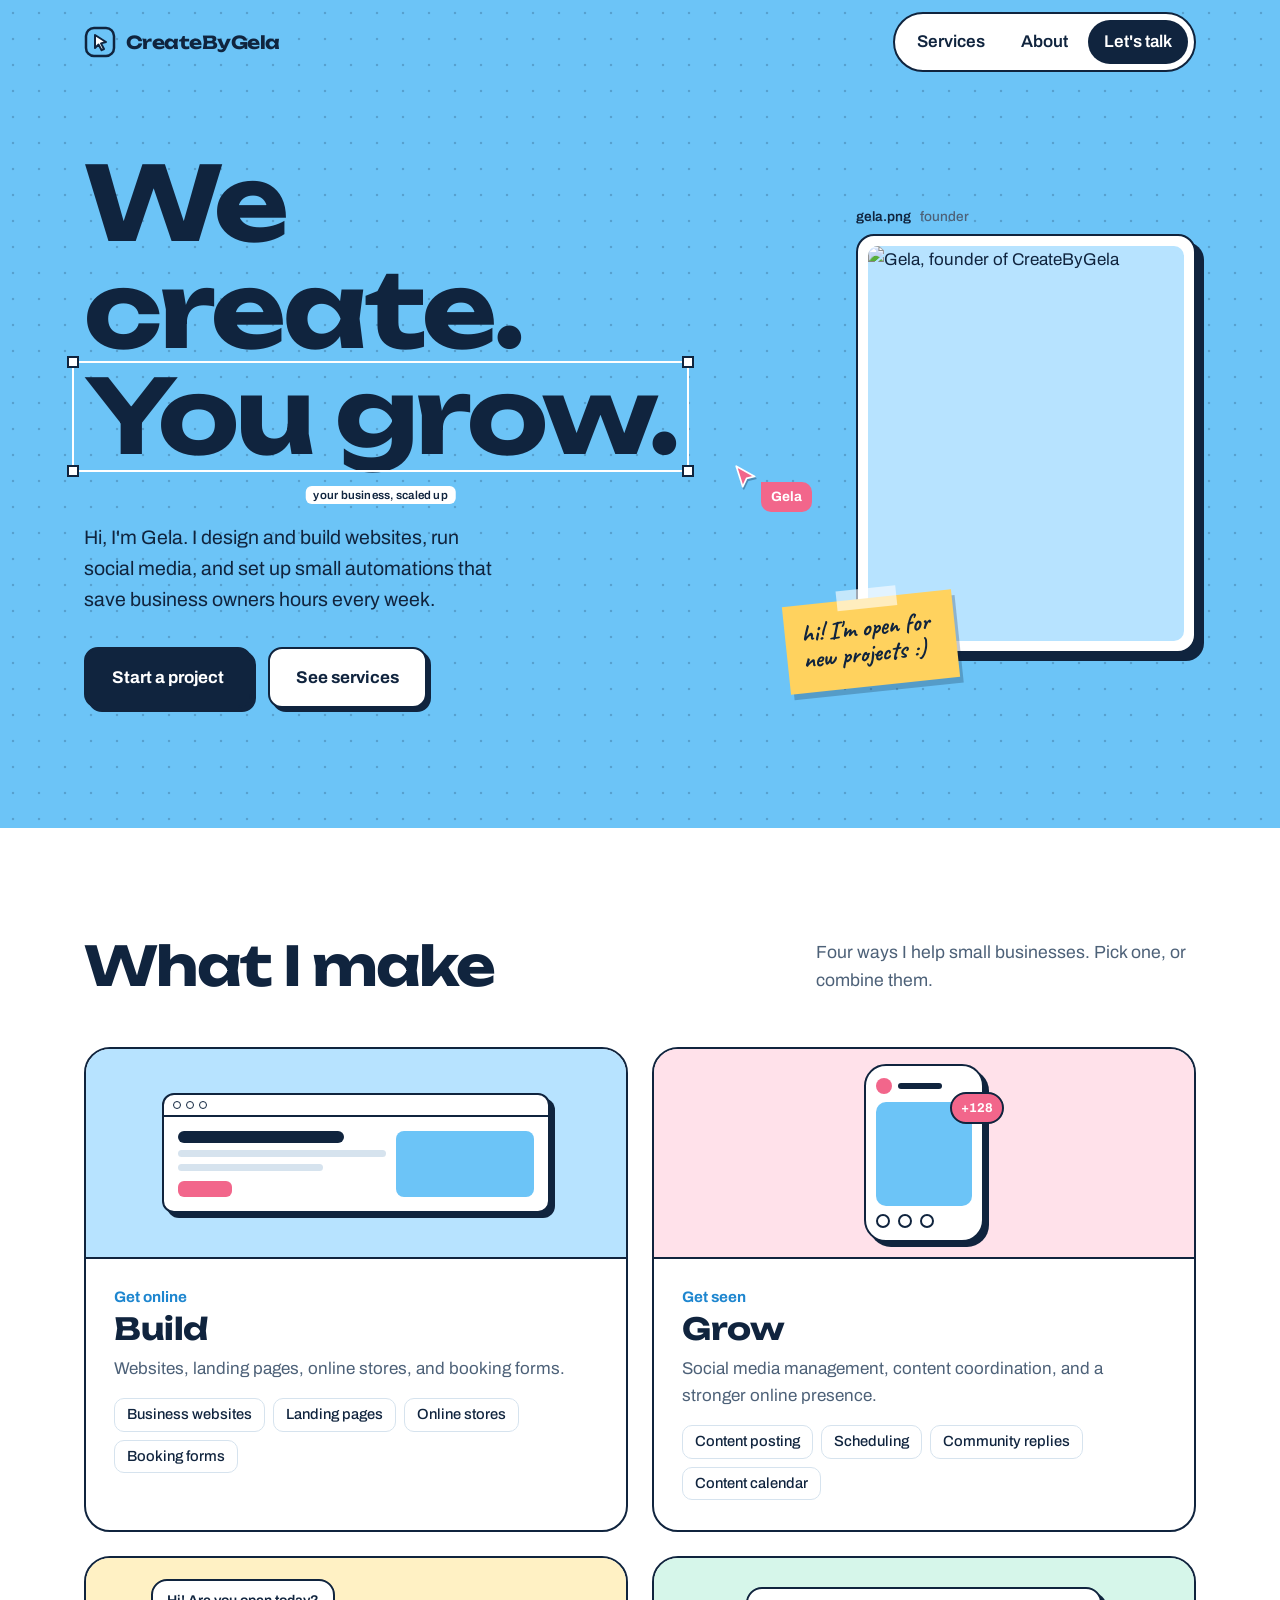
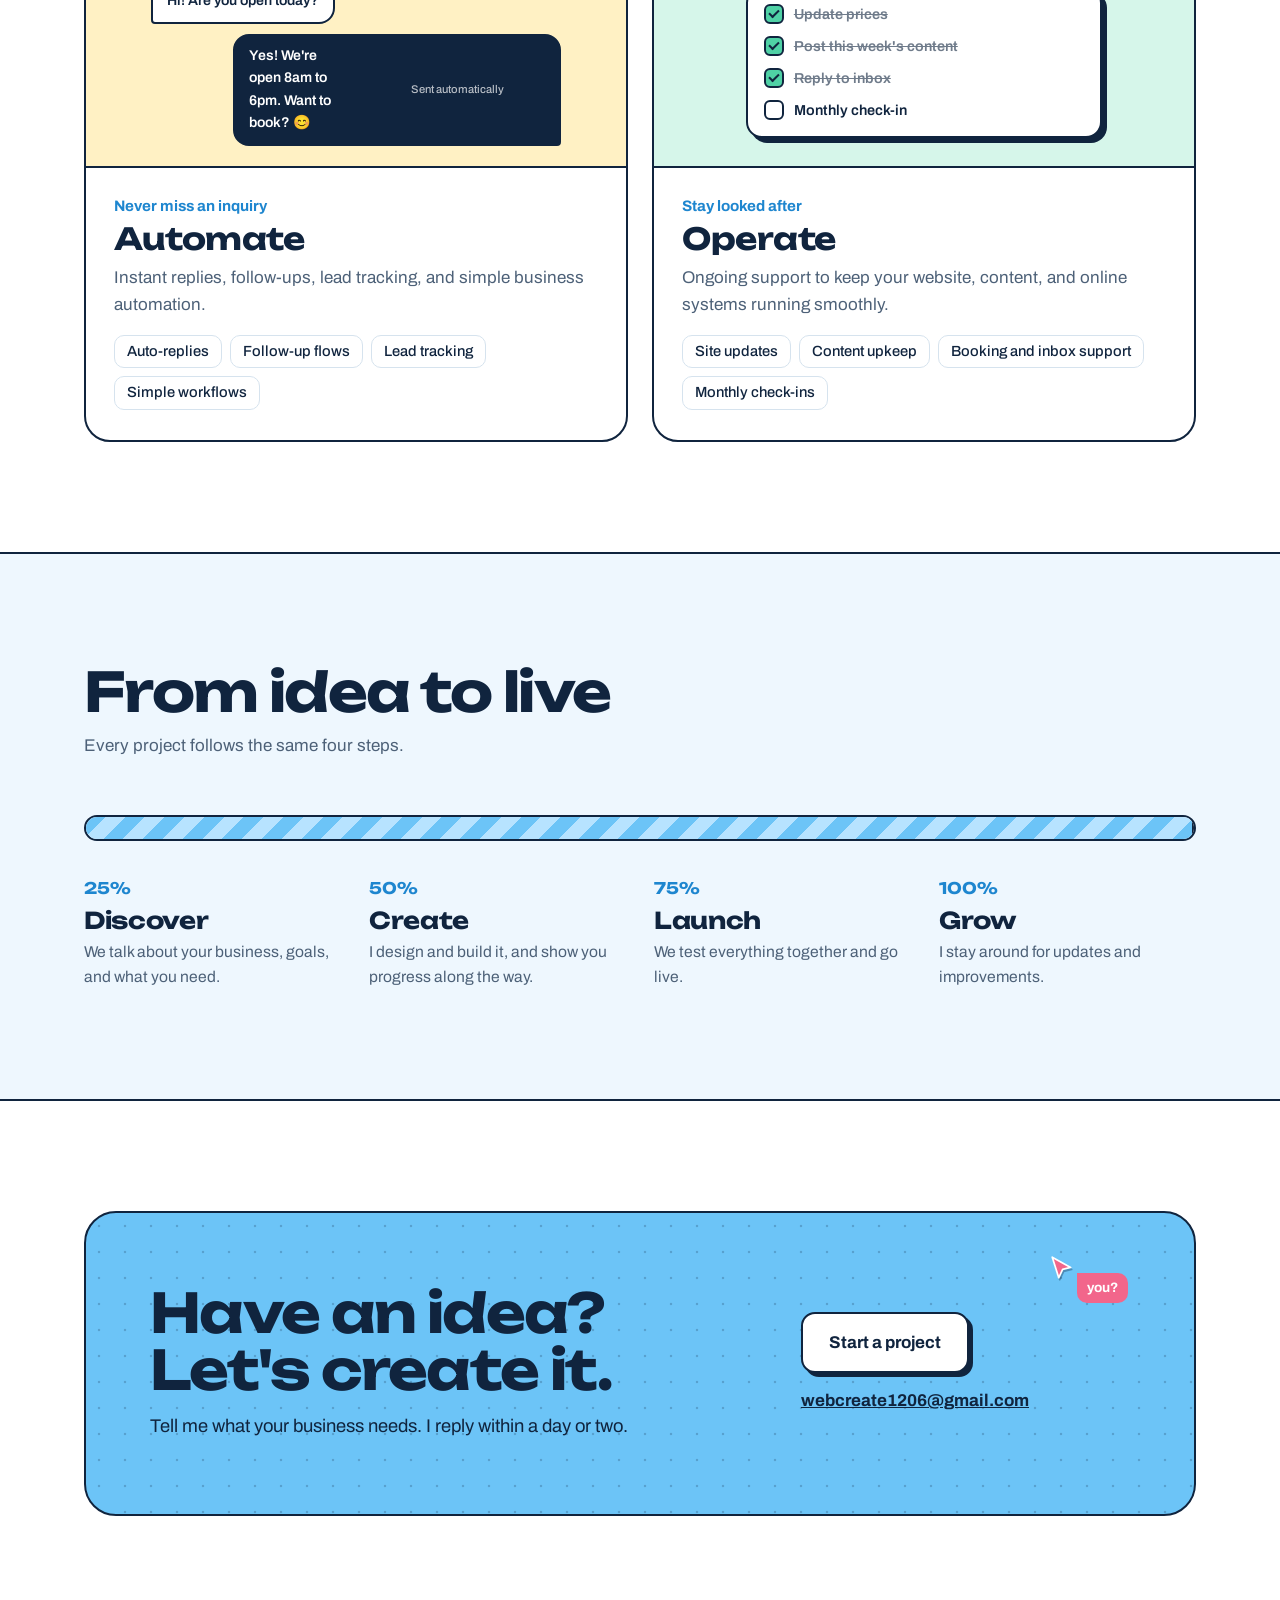
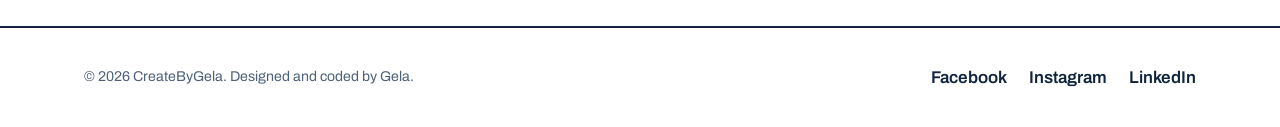
==== commit 7798af91: "Remove Work section and page Co-Authored-By: Claude Opus 5.5 <noreply@anthropic.com> Claude-Session:" ====
--- a/index.html
+++ b/index.html
@@ -13,7 +13,7 @@
 <header><div class="wrap"><nav>
   <a class="logo" href="index.html"><svg viewBox="0 0 32 32" aria-hidden="true"><rect x="2" y="2" width="28" height="28" rx="8" fill="#6CC4F7" stroke="#10243E" stroke-width="2.5"/><path d="M11 9l11 7-5 1.4 3 5.6-2.4 1.2-3-5.6L11 22z" fill="#fff" stroke="#10243E" stroke-width="2" stroke-linejoin="round"/></svg>CreateByGela</a>
   <button class="burger" aria-label="Open menu" aria-expanded="false" aria-controls="menu"><svg viewBox="0 0 24 24" fill="none" stroke="currentColor" stroke-width="2.6" stroke-linecap="round"><path d="M4 7h16M4 12h16M4 17h16"/></svg></button>
-  <div class="links" id="menu"><a href="services.html">Services</a><a href="portfolio.html">Work</a><a href="about.html">About</a><a class="cta" href="contact.html">Let's talk</a></div>
+  <div class="links" id="menu"><a href="services.html">Services</a><a href="about.html">About</a><a class="cta" href="contact.html">Let's talk</a></div>
 </nav></div></header>
 <main>
 <section class="canvas"><div class="wrap hero">
@@ -21,7 +21,7 @@
   <div>
     <h1>We create.<br><span class="sel">You grow.<i></i><i></i><i></i><i></i><span class="size" aria-hidden="true">your business, scaled up</span></span></h1>
     <p class="intro">Hi, I'm Gela. I design and build websites, run social media, and set up small automations that save business owners hours every week.</p>
-    <div class="act"><a class="btn" href="contact.html">Start a project</a><a class="btn white" href="portfolio.html">See my work</a></div>
+    <div class="act"><a class="btn" href="contact.html">Start a project</a><a class="btn white" href="services.html">See services</a></div>
   </div>
   <div class="frame">
     <span class="label">gela.png <b>founder</b></span>
@@ -47,10 +47,7 @@
   </ol>
 </div></section>
 
-<section class="work"><div class="wrap">
-  <div class="head"><h2>Recent work</h2><p>A few things I've made lately.</p></div>
-  <div class="projects"><article class="proj"><div class="art w1" aria-hidden="true"><div class="trifold"><span></span><span>Discover El Nido</span><span></span></div></div><div class="txt"><p class="type">Print design</p><h3>Anang Travel &amp; Tours brochure</h3><p>A six-panel tri-fold brochure for a tour company, editable in Canva and ready to print.</p></div></article><article class="proj"><div class="art w2" aria-hidden="true"><div class="qrwrap"><div class="qrphone"><b></b><u></u><u></u><u></u><u></u></div><span class="qr"></span></div></div><div class="txt"><p class="type">Web + QR code</p><h3>BELTTOA members page</h3><p>One QR scan opens a page listing an association's accredited members, each linked to their website.</p></div></article><article class="proj"><div class="art w3" aria-hidden="true"><div class="mini-browser" style="width:76%"><div class="bar"><i></i><i></i><i></i></div><div class="pg"><div><b></b><u></u><u style="width:60%"></u><s></s></div><em style="background:var(--sun)"></em></div></div></div><div class="txt"><p class="type">Web design + code</p><h3>This website</h3><p>Designed and coded by hand in HTML, CSS, and JavaScript, hosted on Vercel.</p></div></article></div>
-</div></section>
+
 
 <section class="cta-band"><div class="wrap">
   <div class="cta-box canvas"><div class="cursor you" aria-hidden="true"><svg viewBox="0 0 24 24" aria-hidden="true"><path d="M3 2l17 9.5-7.4 1.8L9 21z" fill="#F2668B" stroke="#fff" stroke-width="1.6" stroke-linejoin="round"/></svg><span>you?</span></div>
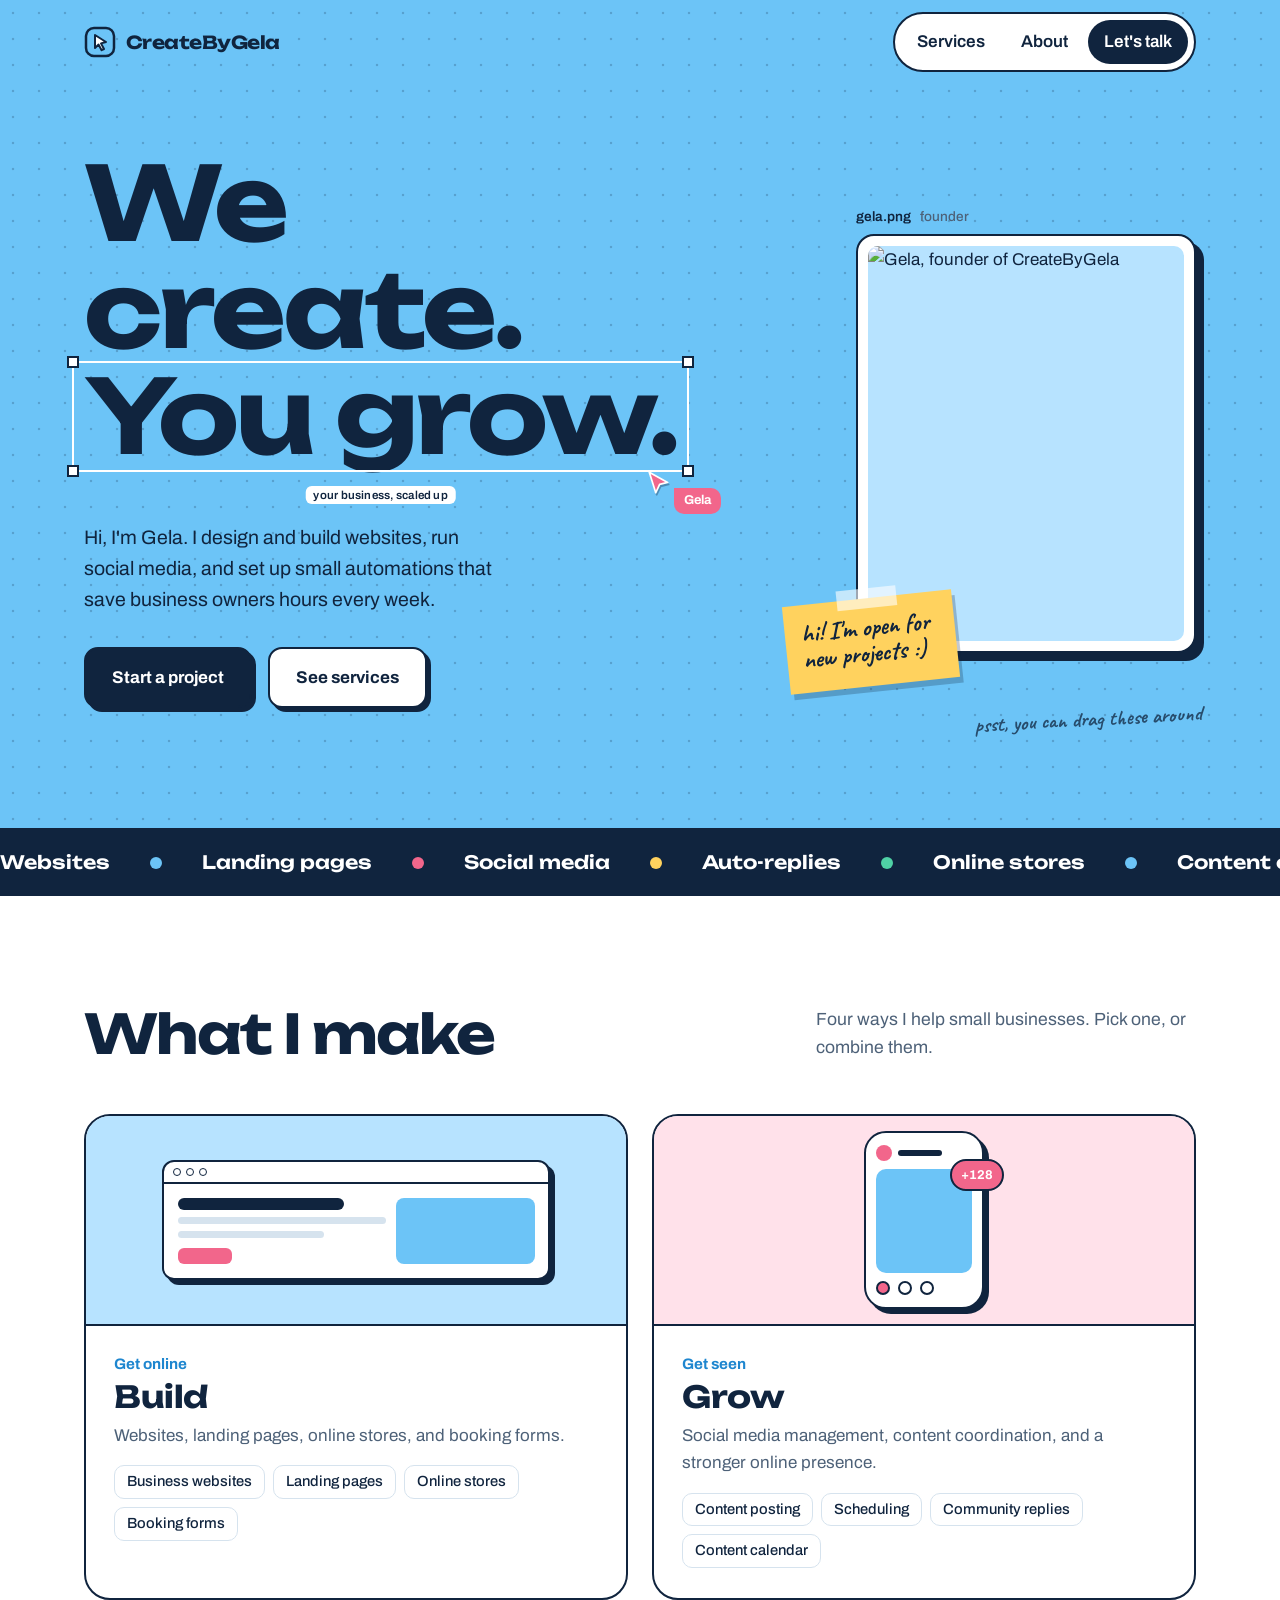
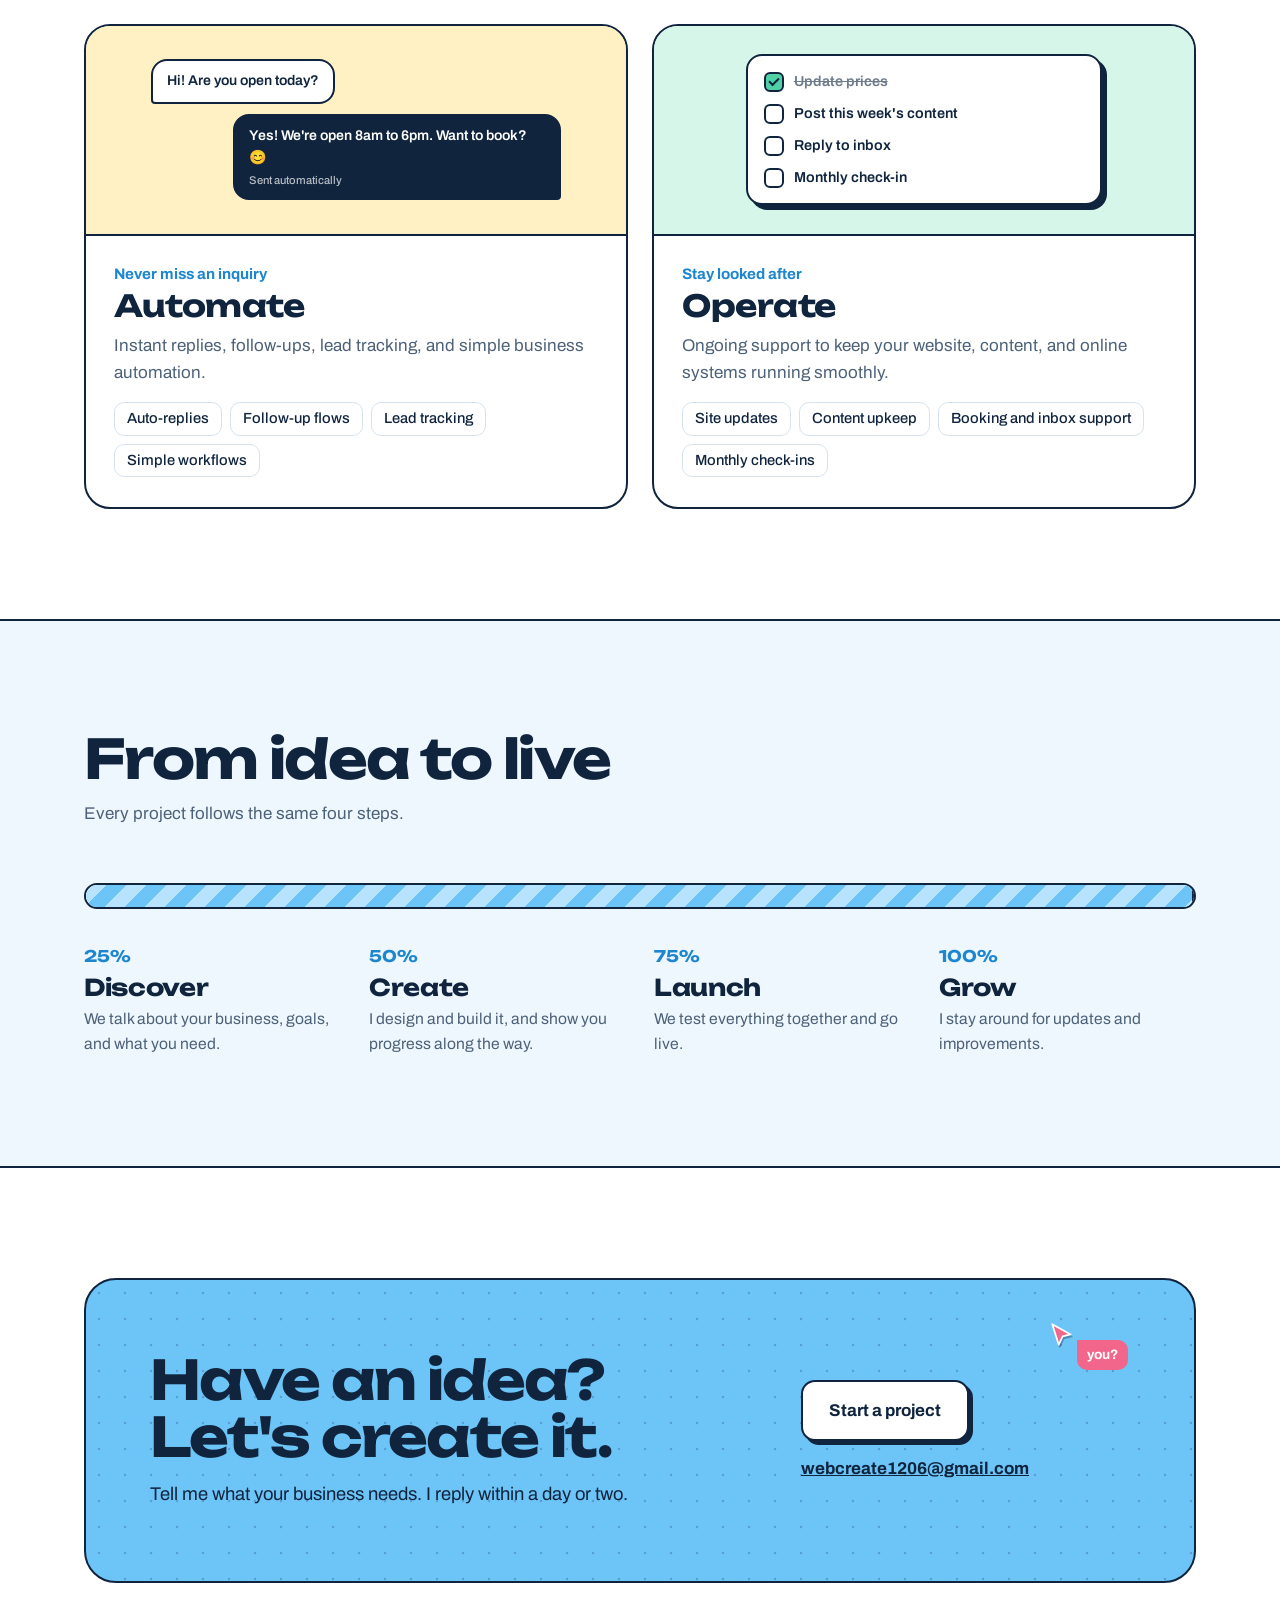
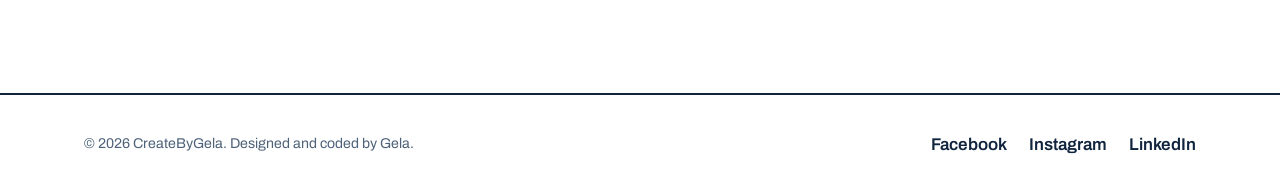
==== commit 47f6cd48: "Make the site livelier: animated cards, draggable photo, scroll effects Co-Authored-By: Claude Opus " ====
--- a/index.html
+++ b/index.html
@@ -17,22 +17,24 @@
 </nav></div></header>
 <main>
 <section class="canvas"><div class="wrap hero">
-  <div class="cursor gela" aria-hidden="true"><svg viewBox="0 0 24 24" aria-hidden="true"><path d="M3 2l17 9.5-7.4 1.8L9 21z" fill="#F2668B" stroke="#fff" stroke-width="1.6" stroke-linejoin="round"/></svg><span>Gela</span></div>
   <div>
-    <h1>We create.<br><span class="sel">You grow.<i></i><i></i><i></i><i></i><span class="size" aria-hidden="true">your business, scaled up</span></span></h1>
+    <h1>We create.<br><span class="sel">You grow.<i></i><i></i><i></i><i></i><div class="cursor drag" aria-hidden="true"><svg viewBox="0 0 24 24" aria-hidden="true"><path d="M3 2l17 9.5-7.4 1.8L9 21z" fill="#F2668B" stroke="#fff" stroke-width="1.6" stroke-linejoin="round"/></svg><span>Gela</span></div><span class="size" aria-hidden="true">your business, scaled up</span></span></h1>
     <p class="intro">Hi, I'm Gela. I design and build websites, run social media, and set up small automations that save business owners hours every week.</p>
     <div class="act"><a class="btn" href="contact.html">Start a project</a><a class="btn white" href="services.html">See services</a></div>
   </div>
-  <div class="frame">
+  <div class="frame" data-drag>
     <span class="label">gela.png <b>founder</b></span>
     <div class="pic"><img src="assets/profile.png" alt="Gela, founder of CreateByGela" fetchpriority="high"></div>
-    <div class="sticky">hi! I'm open for new projects :)</div>
+    <div class="sticky" data-drag>hi! I'm open for new projects :)</div>
+    <p class="hint hand">psst, you can drag these around</p>
   </div>
 </div></section>
 
+<div class="strip" aria-hidden="true"><div class="track"><span>Websites</span><span>Landing pages</span><span>Social media</span><span>Auto-replies</span><span>Online stores</span><span>Content calendars</span><span>Booking forms</span><span>Monthly support</span><span>Websites</span><span>Landing pages</span><span>Social media</span><span>Auto-replies</span><span>Online stores</span><span>Content calendars</span><span>Booking forms</span><span>Monthly support</span></div></div>
+
 <section class="make"><div class="wrap">
   <div class="head"><h2>What I make</h2><p>Four ways I help small businesses. Pick one, or combine them.</p></div>
-  <div class="grid4"><article class="svc" id="build"><div class="art a1" aria-hidden="true"><div class="mini-browser"><div class="bar"><i></i><i></i><i></i></div><div class="pg"><div><b></b><u></u><u style="width:70%"></u><s></s></div><em></em></div></div></div><div class="txt"><p class="kicker">Get online</p><h3>Build</h3><p>Websites, landing pages, online stores, and booking forms.</p><ul class="inc"><li>Business websites</li><li>Landing pages</li><li>Online stores</li><li>Booking forms</li></ul></div></article><article class="svc" id="grow"><div class="art a2" aria-hidden="true"><div class="mini-phone"><div class="who"><i></i><b></b></div><div class="post"></div><div class="acts"><i></i><i></i><i></i></div><span class="heart">+128</span></div></div><div class="txt"><p class="kicker">Get seen</p><h3>Grow</h3><p>Social media management, content coordination, and a stronger online presence.</p><ul class="inc"><li>Content posting</li><li>Scheduling</li><li>Community replies</li><li>Content calendar</li></ul></div></article><article class="svc" id="automate"><div class="art a3" aria-hidden="true"><div class="mini-chat"><span class="bub them">Hi! Are you open today?</span><span class="bub me">Yes! We're open 8am to 6pm. Want to book? 😊<small>Sent automatically</small></span></div></div><div class="txt"><p class="kicker">Never miss an inquiry</p><h3>Automate</h3><p>Instant replies, follow-ups, lead tracking, and simple business automation.</p><ul class="inc"><li>Auto-replies</li><li>Follow-up flows</li><li>Lead tracking</li><li>Simple workflows</li></ul></div></article><article class="svc" id="operate"><div class="art a4" aria-hidden="true"><ul class="mini-check"><li class="done"><i></i><span>Update prices</span></li><li class="done"><i></i><span>Post this week's content</span></li><li class="done"><i></i><span>Reply to inbox</span></li><li><i></i><span>Monthly check-in</span></li></ul></div><div class="txt"><p class="kicker">Stay looked after</p><h3>Operate</h3><p>Ongoing support to keep your website, content, and online systems running smoothly.</p><ul class="inc"><li>Site updates</li><li>Content upkeep</li><li>Booking and inbox support</li><li>Monthly check-ins</li></ul></div></article></div>
+  <div class="grid4"><article class="svc" id="build"><div class="art a1" aria-hidden="true"><div class="mini-browser"><div class="bar"><i></i><i></i><i></i></div><div class="pg"><div><b></b><u></u><u style="width:70%"></u><s></s></div><em></em></div></div></div><div class="txt"><p class="kicker">Get online</p><h3>Build</h3><p>Websites, landing pages, online stores, and booking forms.</p><ul class="inc"><li>Business websites</li><li>Landing pages</li><li>Online stores</li><li>Booking forms</li></ul></div></article><article class="svc" id="grow"><div class="art a2" aria-hidden="true"><div class="mini-phone"><div class="who"><i></i><b></b></div><div class="post"></div><div class="acts"><i></i><i></i><i></i></div><span class="heart">+128</span></div></div><div class="txt"><p class="kicker">Get seen</p><h3>Grow</h3><p>Social media management, content coordination, and a stronger online presence.</p><ul class="inc"><li>Content posting</li><li>Scheduling</li><li>Community replies</li><li>Content calendar</li></ul></div></article><article class="svc" id="automate"><div class="art a3" aria-hidden="true"><div class="mini-chat"><span class="bub them">Hi! Are you open today?</span><span class="bub me typing" aria-hidden="true"><b></b><b></b><b></b></span><span class="bub me reply">Yes! We're open 8am to 6pm. Want to book? 😊<small>Sent automatically</small></span></div></div><div class="txt"><p class="kicker">Never miss an inquiry</p><h3>Automate</h3><p>Instant replies, follow-ups, lead tracking, and simple business automation.</p><ul class="inc"><li>Auto-replies</li><li>Follow-up flows</li><li>Lead tracking</li><li>Simple workflows</li></ul></div></article><article class="svc" id="operate"><div class="art a4" aria-hidden="true"><ul class="mini-check"><li class="done"><i></i><span>Update prices</span></li><li class="done"><i></i><span>Post this week's content</span></li><li class="done"><i></i><span>Reply to inbox</span></li><li><i></i><span>Monthly check-in</span></li></ul></div><div class="txt"><p class="kicker">Stay looked after</p><h3>Operate</h3><p>Ongoing support to keep your website, content, and online systems running smoothly.</p><ul class="inc"><li>Site updates</li><li>Content upkeep</li><li>Booking and inbox support</li><li>Monthly check-ins</li></ul></div></article></div>
 </div></section>
 
 <section class="proc"><div class="wrap">
--- a/style.css
+++ b/style.css
@@ -120,10 +120,10 @@
 .heart{position:absolute;right:-22px;top:26px;background:var(--pink);color:var(--paper);font-weight:700;font-size:.8rem;padding:4px 9px;border-radius:999px;border:2px solid var(--ink)}
 /* mini chat */
 .mini-chat{width:76%;display:grid;gap:10px}
-.bub{display:block;max-width:80%;padding:9px 14px;border:2px solid var(--ink);border-radius:16px;font-size:.88rem;font-weight:600;background:var(--paper)}
+.bub{display:flex;flex-direction:column;align-items:flex-start;max-width:80%;padding:9px 14px;border:2px solid var(--ink);border-radius:16px;font-size:.88rem;font-weight:600;background:var(--paper)}
 .bub.me{justify-self:end;background:var(--ink);color:var(--paper);border-radius:16px 16px 4px 16px}
 .bub.them{justify-self:start;border-radius:16px 16px 16px 4px}
-.bub small{display:block;font-size:.7rem;font-weight:500;opacity:.7}
+.bub small{display:block;margin-top:2px;font-size:.7rem;font-weight:500;opacity:.7}
 /* mini checklist */
 .mini-check{width:66%;background:var(--paper);border:2px solid var(--ink);border-radius:16px;padding:14px 16px;box-shadow:5px 5px 0 var(--ink);display:grid;gap:9px}
 .mini-check li{display:flex;align-items:center;gap:10px;font-size:.9rem;font-weight:600}
@@ -177,11 +177,11 @@
 .phead p{font-size:1.22rem;margin-top:22px;max-width:44ch}
 .phead .cursor{left:auto;right:12%;top:46%}
 .section{padding:100px 0}
-.me{display:grid;grid-template-columns:.8fr 1.2fr;gap:72px;align-items:center}
-.me .frame{justify-self:start}
-.me .sticky{left:auto;right:-40px;bottom:-30px}
-.me .big{font-family:var(--display);font-weight:600;font-size:clamp(1.3rem,2.4vw,1.75rem);line-height:1.25;letter-spacing:-.02em}
-.me p+p{margin-top:16px}
+.meet{display:grid;grid-template-columns:.8fr 1.2fr;gap:72px;align-items:center}
+.meet .frame{justify-self:start}
+.meet .sticky{left:auto;right:-40px;bottom:-30px}
+.meet .big{font-family:var(--display);font-weight:600;font-size:clamp(1.3rem,2.4vw,1.75rem);line-height:1.25;letter-spacing:-.02em}
+.meet p+p{margin-top:16px}
 .tools{margin-top:24px;display:flex;flex-wrap:wrap;gap:8px}
 .tools li{border:2px solid var(--ink);border-radius:10px;padding:5px 13px;font-weight:600;font-size:.92rem;background:var(--paper)}
 .exp{display:grid;grid-template-columns:1fr 1fr;gap:24px;margin-top:40px}
@@ -251,7 +251,7 @@
   .frame{justify-self:center;width:min(76%,300px)}
   .sticky{left:-40px;width:140px;font-size:1.3rem}
   .cursor.gela{left:auto;right:6%;top:40%}
-  .grid4,.me,.why,.exp,.contact-grid,.cta-box{grid-template-columns:1fr;gap:32px}
+  .grid4,.meet,.why,.exp,.contact-grid,.cta-box{grid-template-columns:1fr;gap:32px}
   .svc.wide{grid-template-columns:1fr}
   .svc.wide .art{border-right:0;border-bottom:2px solid var(--ink);min-height:220px}
   .stages{grid-template-columns:1fr 1fr}
@@ -261,7 +261,7 @@
   .cta-box .cursor{display:none}
   .phead{padding-top:120px;padding-bottom:64px}
   .phead .cursor{display:none}
-  .me .sticky{right:-10px}
+  .meet .sticky{right:-10px}
 }
 @media(max-width:600px){
   .projects,.stages{grid-template-columns:1fr}
@@ -270,3 +270,92 @@
   footer .wrap{flex-direction:column;align-items:flex-start}
 }
 @media(prefers-reduced-motion:reduce){*{animation:none!important;transition:none!important;scroll-behavior:auto!important}}
+
+/* ================= lively layer ================= */
+/* "You grow." gets resized by Gela's cursor */
+.sel{transform-origin:0 50%;animation:growbox 5s ease-in-out 1.2s infinite}
+.sel .cursor.drag{position:absolute;right:-34px;bottom:-44px;top:auto;left:auto;animation:none}
+.sel .cursor.drag span{font-family:var(--body);font-size:.8rem;letter-spacing:0;line-height:1.4}
+@keyframes growbox{0%,25%{transform:scale(1)}50%,72%{transform:scale(1.07)}92%,100%{transform:scale(1)}}
+
+/* draggable things */
+[data-drag]{cursor:grab;touch-action:none;user-select:none;-webkit-user-select:none}
+[data-drag].dragging{cursor:grabbing;z-index:20}
+.frame[data-drag].dragging .pic{box-shadow:14px 14px 0 var(--ink)}
+.sticky[data-drag]{z-index:6}
+.sticky.dragging{box-shadow:6px 12px 0 rgba(16,36,62,.3)}
+.hint{position:absolute;right:-6px;bottom:-78px;font-size:1.3rem;color:var(--ink);opacity:.75;transform:rotate(-3deg)}
+.frame img{pointer-events:none}
+
+/* colorful running strip */
+.strip .track span:nth-child(4n+1)::after{background:var(--sky)}
+.strip .track span:nth-child(4n+2)::after{background:var(--pink)}
+.strip .track span:nth-child(4n+3)::after{background:var(--sun)}
+.strip .track span:nth-child(4n+4)::after{background:var(--mint)}
+.strip:hover .track{animation-play-state:paused}
+
+/* cards wiggle a bit on hover */
+.svc{transition:transform .25s cubic-bezier(.3,1.6,.5,1),box-shadow .25s}
+.svc:nth-child(odd):hover{transform:rotate(-1.2deg) translateY(-6px);box-shadow:8px 8px 0 var(--ink)}
+.svc:nth-child(even):hover{transform:rotate(1.2deg) translateY(-6px);box-shadow:-8px 8px 0 var(--ink)}
+.svc.wide:hover{transform:translateY(-4px)}
+
+/* mini UIs come alive when scrolled into view */
+.js .svc .mini-browser .pg b,.js .svc .mini-browser .pg u{transform:scaleX(0);transform-origin:left}
+.js .svc .mini-browser .pg em,.js .svc .mini-browser .pg s{transform:scale(0)}
+.svc.play .mini-browser .pg b{animation:barin .6s .1s cubic-bezier(.3,1.4,.5,1) forwards}
+.svc.play .mini-browser .pg u{animation:barin .6s .3s cubic-bezier(.3,1.4,.5,1) forwards}
+.svc.play .mini-browser .pg u+u{animation-delay:.45s}
+.svc.play .mini-browser .pg s{animation:pop .5s .7s cubic-bezier(.3,1.8,.5,1) forwards}
+.svc.play .mini-browser .pg em{animation:pop .6s .5s cubic-bezier(.3,1.6,.5,1) forwards}
+@keyframes barin{to{transform:scaleX(1)}}
+@keyframes pop{to{transform:scale(1)}}
+
+.js .svc .heart{transform:scale(0)}
+.svc.play .heart{animation:pop .5s .4s cubic-bezier(.3,1.9,.5,1) forwards}
+.svc.play .mini-phone .acts i:first-child{animation:like 1s 1.4s both}
+@keyframes like{40%{background:var(--pink);transform:scale(1.4)}100%{background:var(--pink);transform:scale(1)}}
+
+.bub.typing{display:none}
+.js .bub.typing{display:flex;flex-direction:row;gap:5px;padding:12px 14px;opacity:0}
+.bub.typing b{width:7px;height:7px;border-radius:50%;background:var(--paper);animation:dot 1s infinite}
+.bub.typing b:nth-child(2){animation-delay:.15s}.bub.typing b:nth-child(3){animation-delay:.3s}
+@keyframes dot{0%,60%,100%{transform:translateY(0);opacity:.5}30%{transform:translateY(-4px);opacity:1}}
+.js .bub.reply{display:none}
+.svc.play .bub.typing{animation:typing 1.4s .4s forwards}
+.svc.play .bub.reply{display:flex;opacity:0;animation:fadeup .4s 1.8s forwards}
+@keyframes typing{0%{opacity:0}15%,85%{opacity:1}100%{opacity:0;display:none;height:0;padding:0;border:0}}
+@keyframes fadeup{from{opacity:0;transform:translateY(8px)}to{opacity:1;transform:none}}
+.mini-chat{min-height:120px;align-content:start}
+
+.mini-check li i{transition:background .2s}
+.mini-check li span{transition:opacity .3s}
+
+/* loading bar fills on scroll */
+.js .loader i{width:0;transition:width 2.4s cubic-bezier(.4,0,.2,1)}
+.js .proc.play .loader i{width:100%}
+.js .stages li{opacity:.25;transition:opacity .4s}
+.js .proc.play .stages li{opacity:1}
+.js .proc.play .stages li:nth-child(1){transition-delay:.3s}
+.js .proc.play .stages li:nth-child(2){transition-delay:.9s}
+.js .proc.play .stages li:nth-child(3){transition-delay:1.5s}
+.js .proc.play .stages li:nth-child(4){transition-delay:2.1s}
+.loader i{animation:stripes 1s linear infinite;background-size:40px 40px}
+@keyframes stripes{to{background-position:40px 0}}
+
+/* "you?" cursor follows the visitor in the CTA */
+.cta-box .cursor.you{transition:left .12s linear,top .12s linear}
+
+/* buttons bounce */
+.btn:hover{animation:jelly .5s}
+@keyframes jelly{30%{scale:1.06 .94}55%{scale:.97 1.03}80%{scale:1.02 .98}}
+
+/* confetti */
+.confetti{position:fixed;top:-12px;width:10px;height:14px;border-radius:3px;z-index:100;pointer-events:none;animation:fall linear forwards}
+@keyframes fall{to{transform:translate(var(--dx),110vh) rotate(var(--r))}}
+
+@media(max-width:880px){
+  .sel .cursor.drag{right:-20px;bottom:-40px}
+  .hint{position:static;margin-top:20px;text-align:center}
+}
+@media(prefers-reduced-motion:reduce){.js .loader i{width:100%}.js .stages li{opacity:1}.js .bub.reply{display:flex}.js .bub.typing{display:none}.js .svc *{transform:none!important}}
